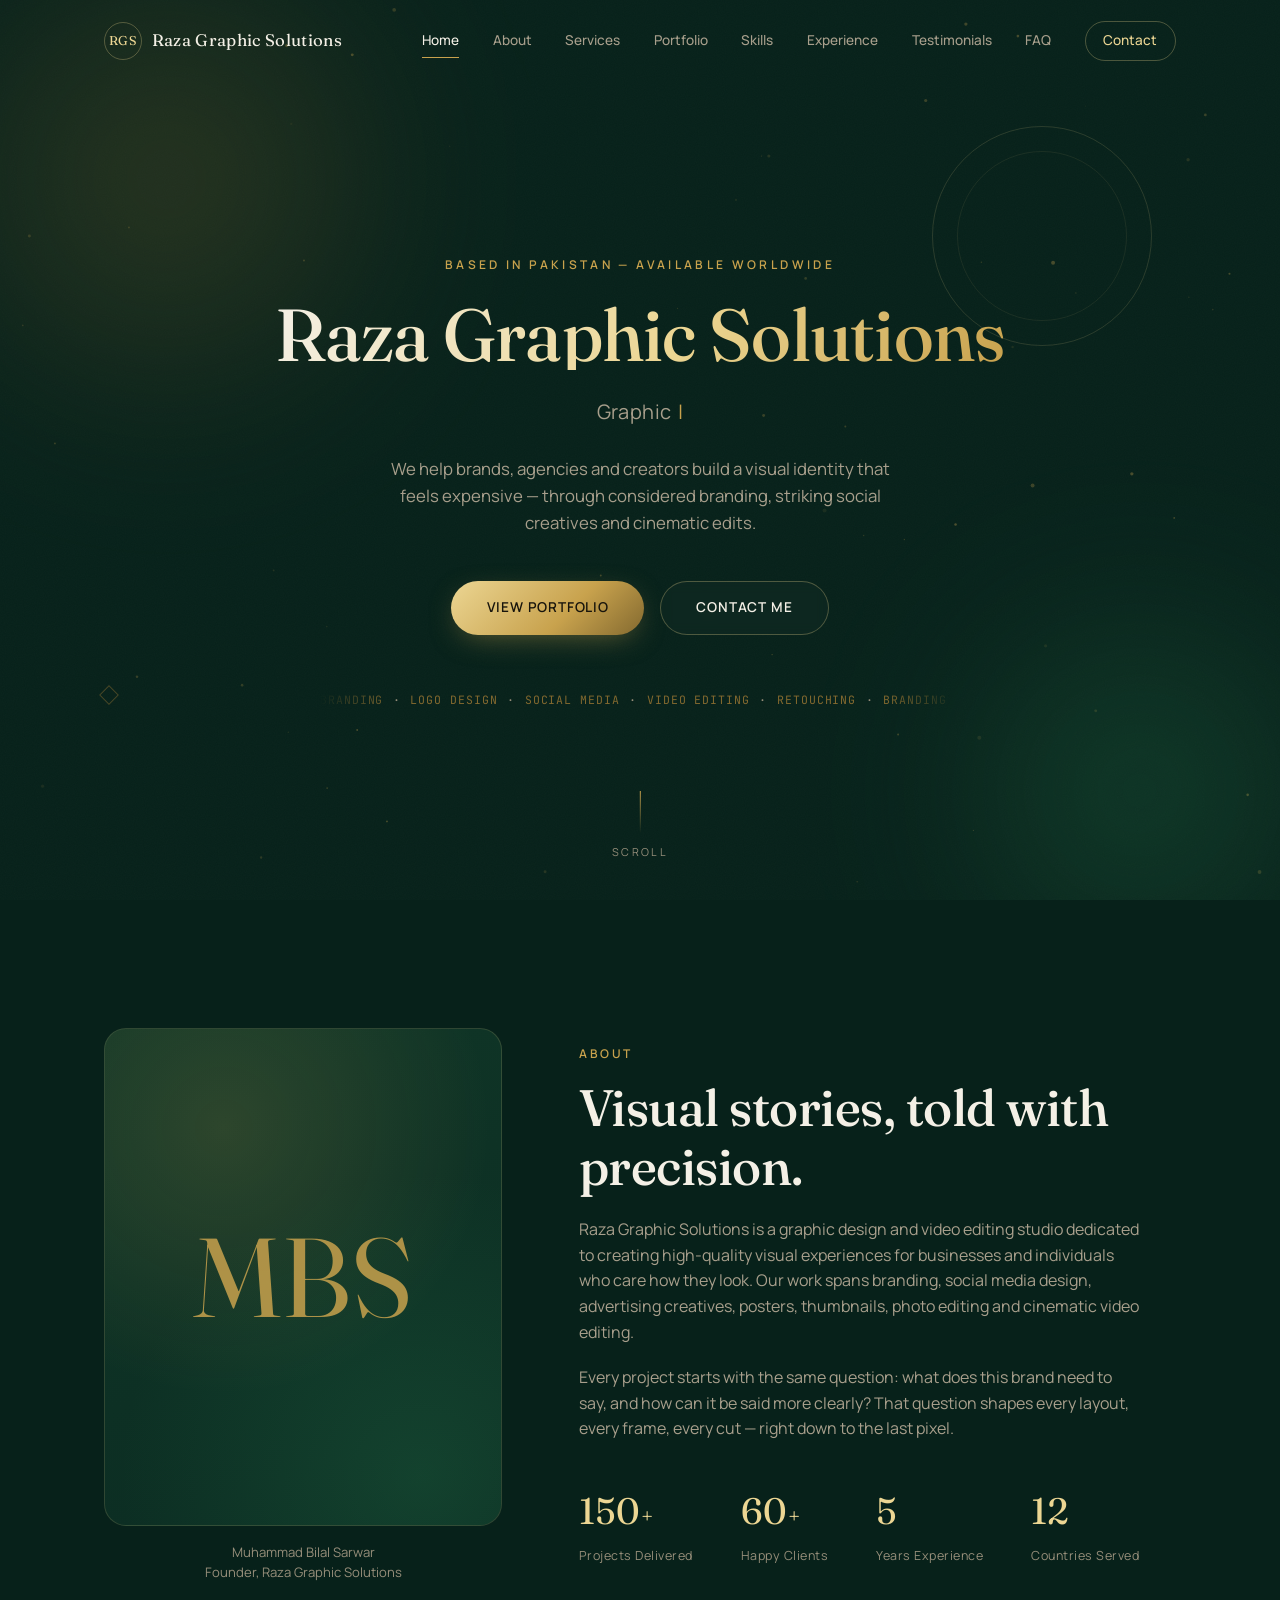
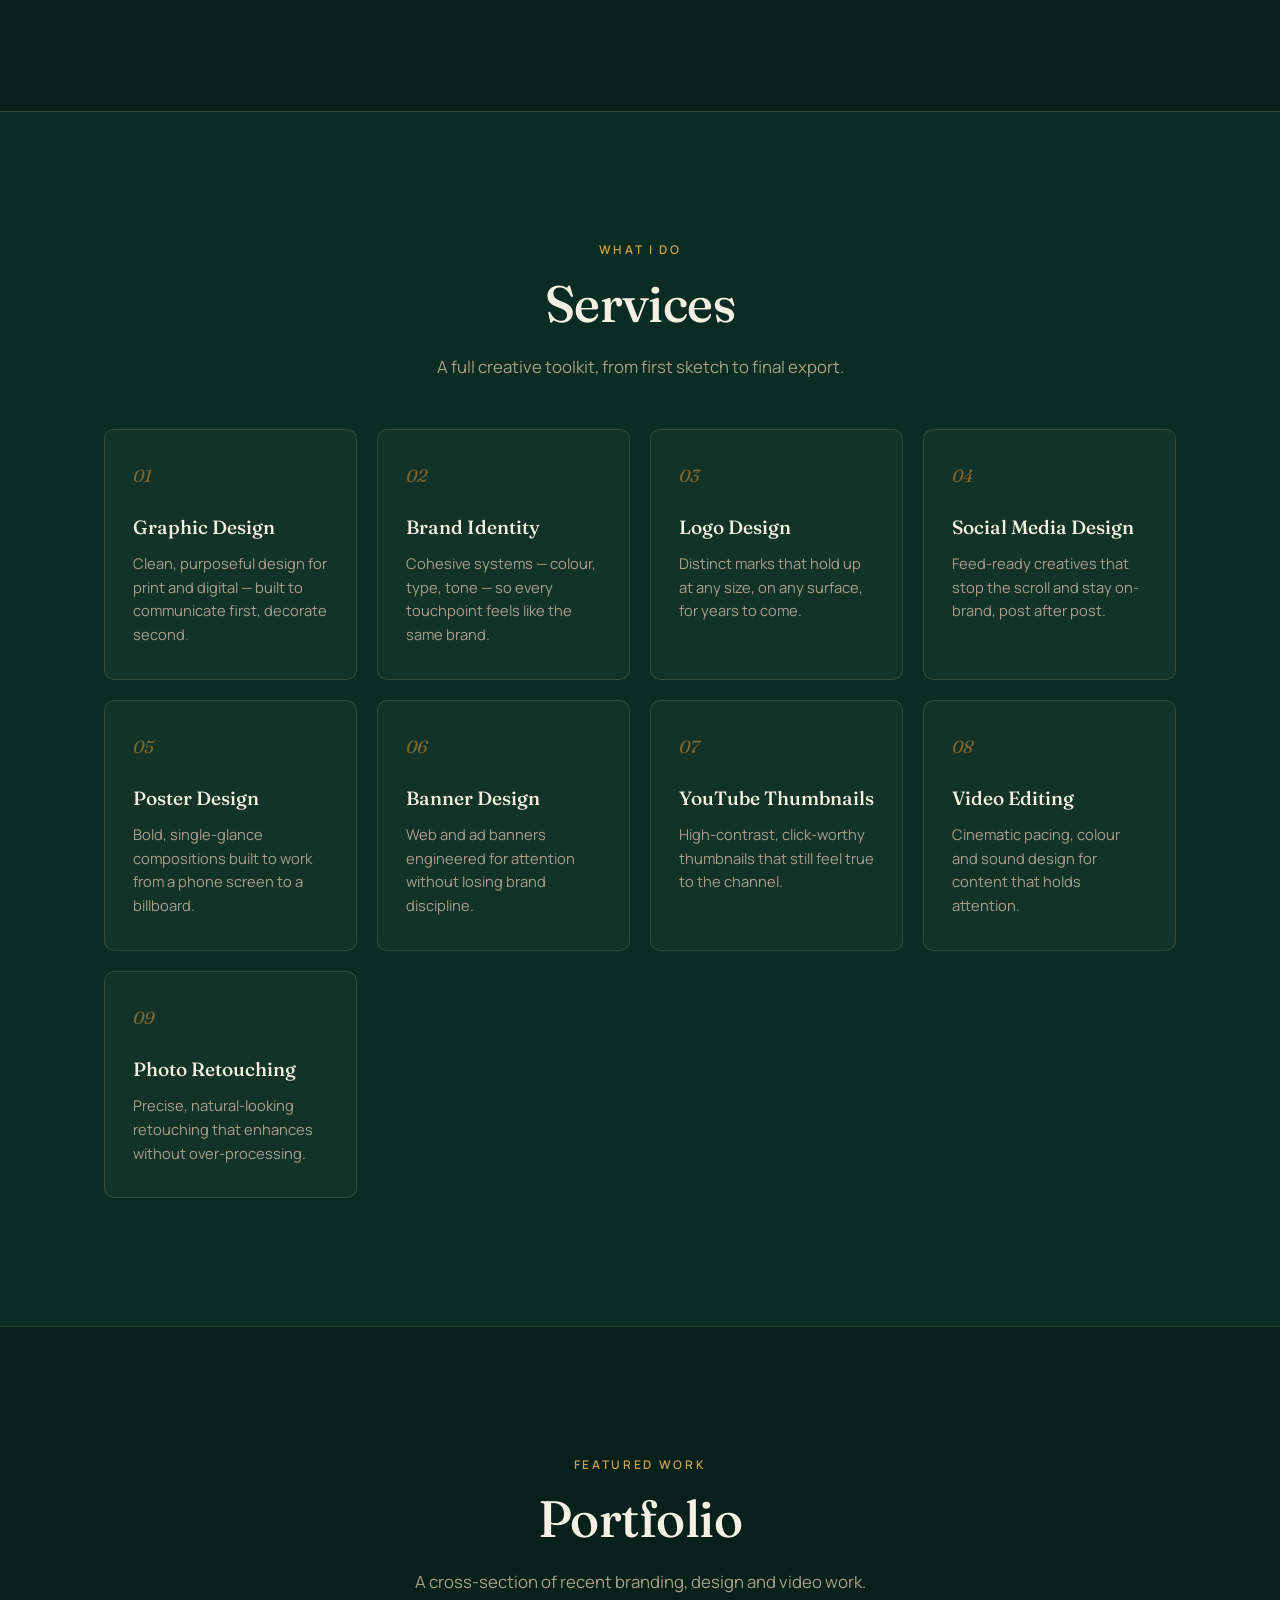
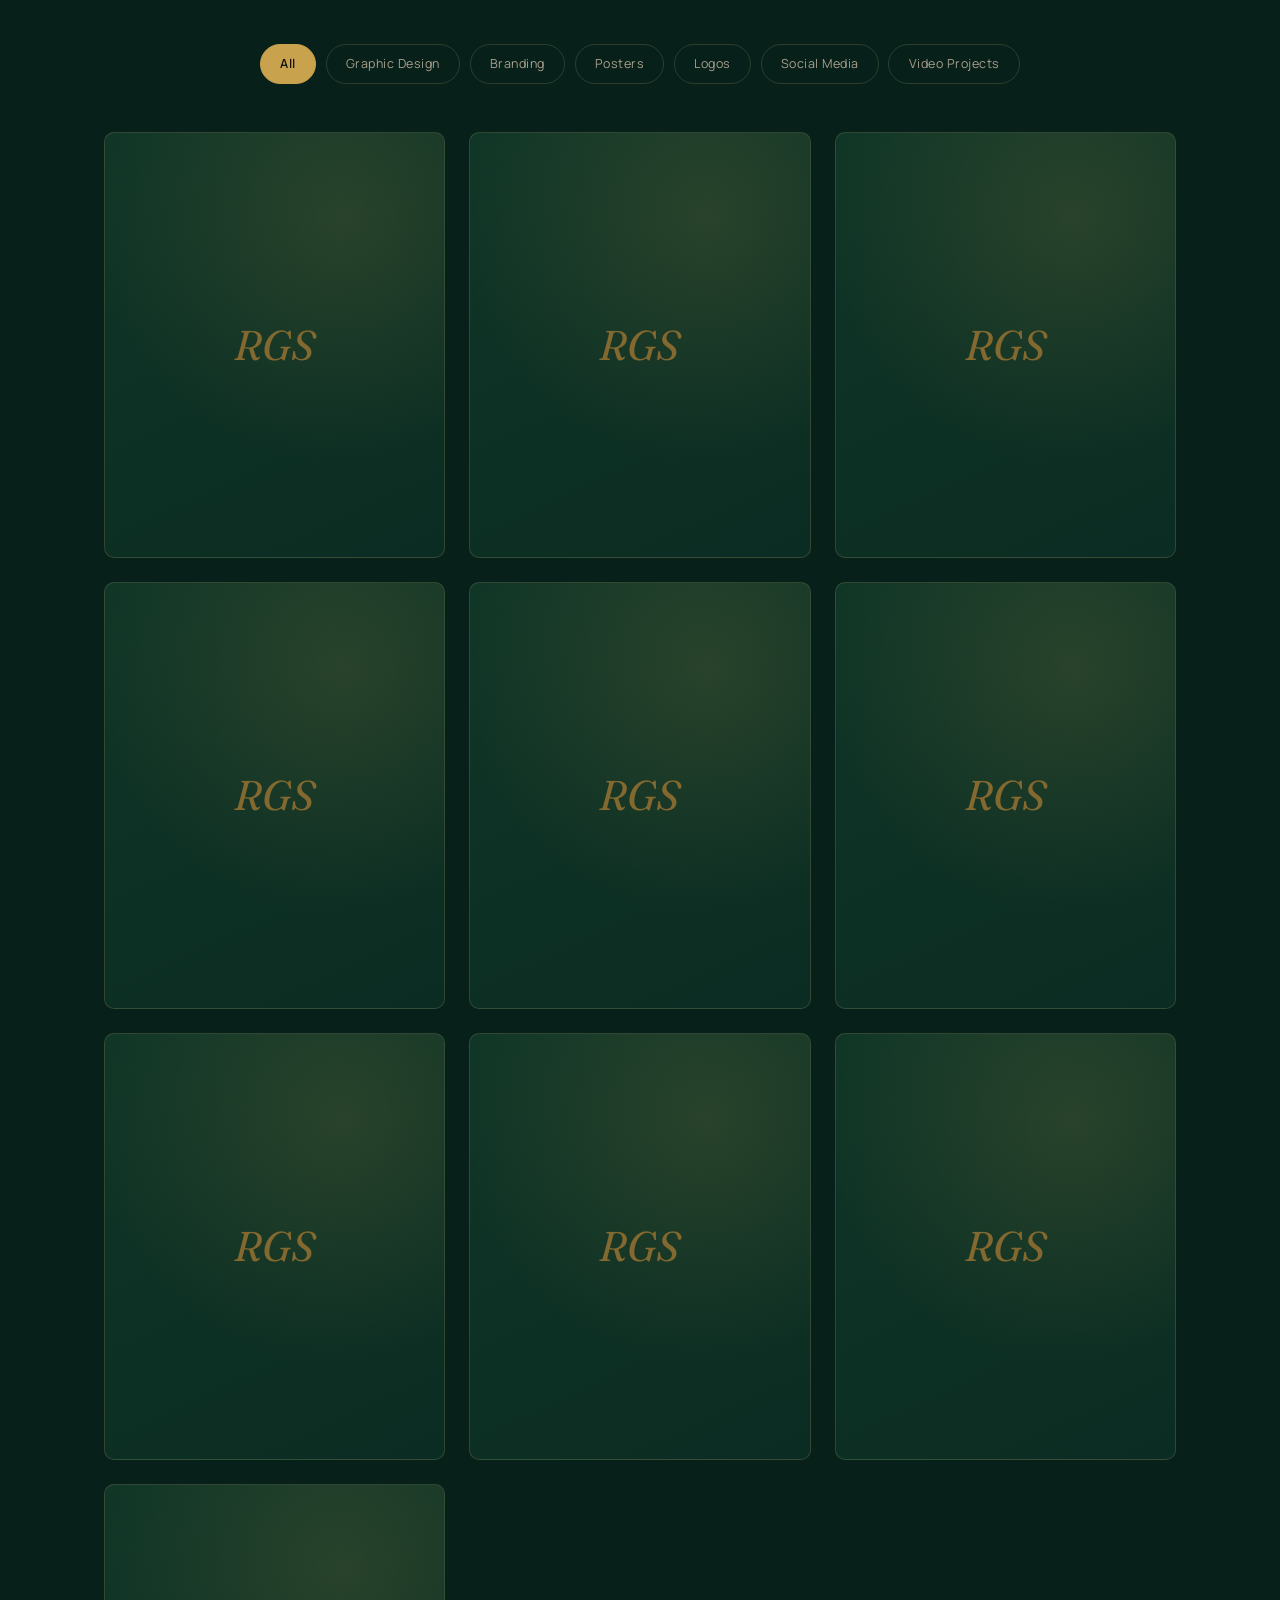
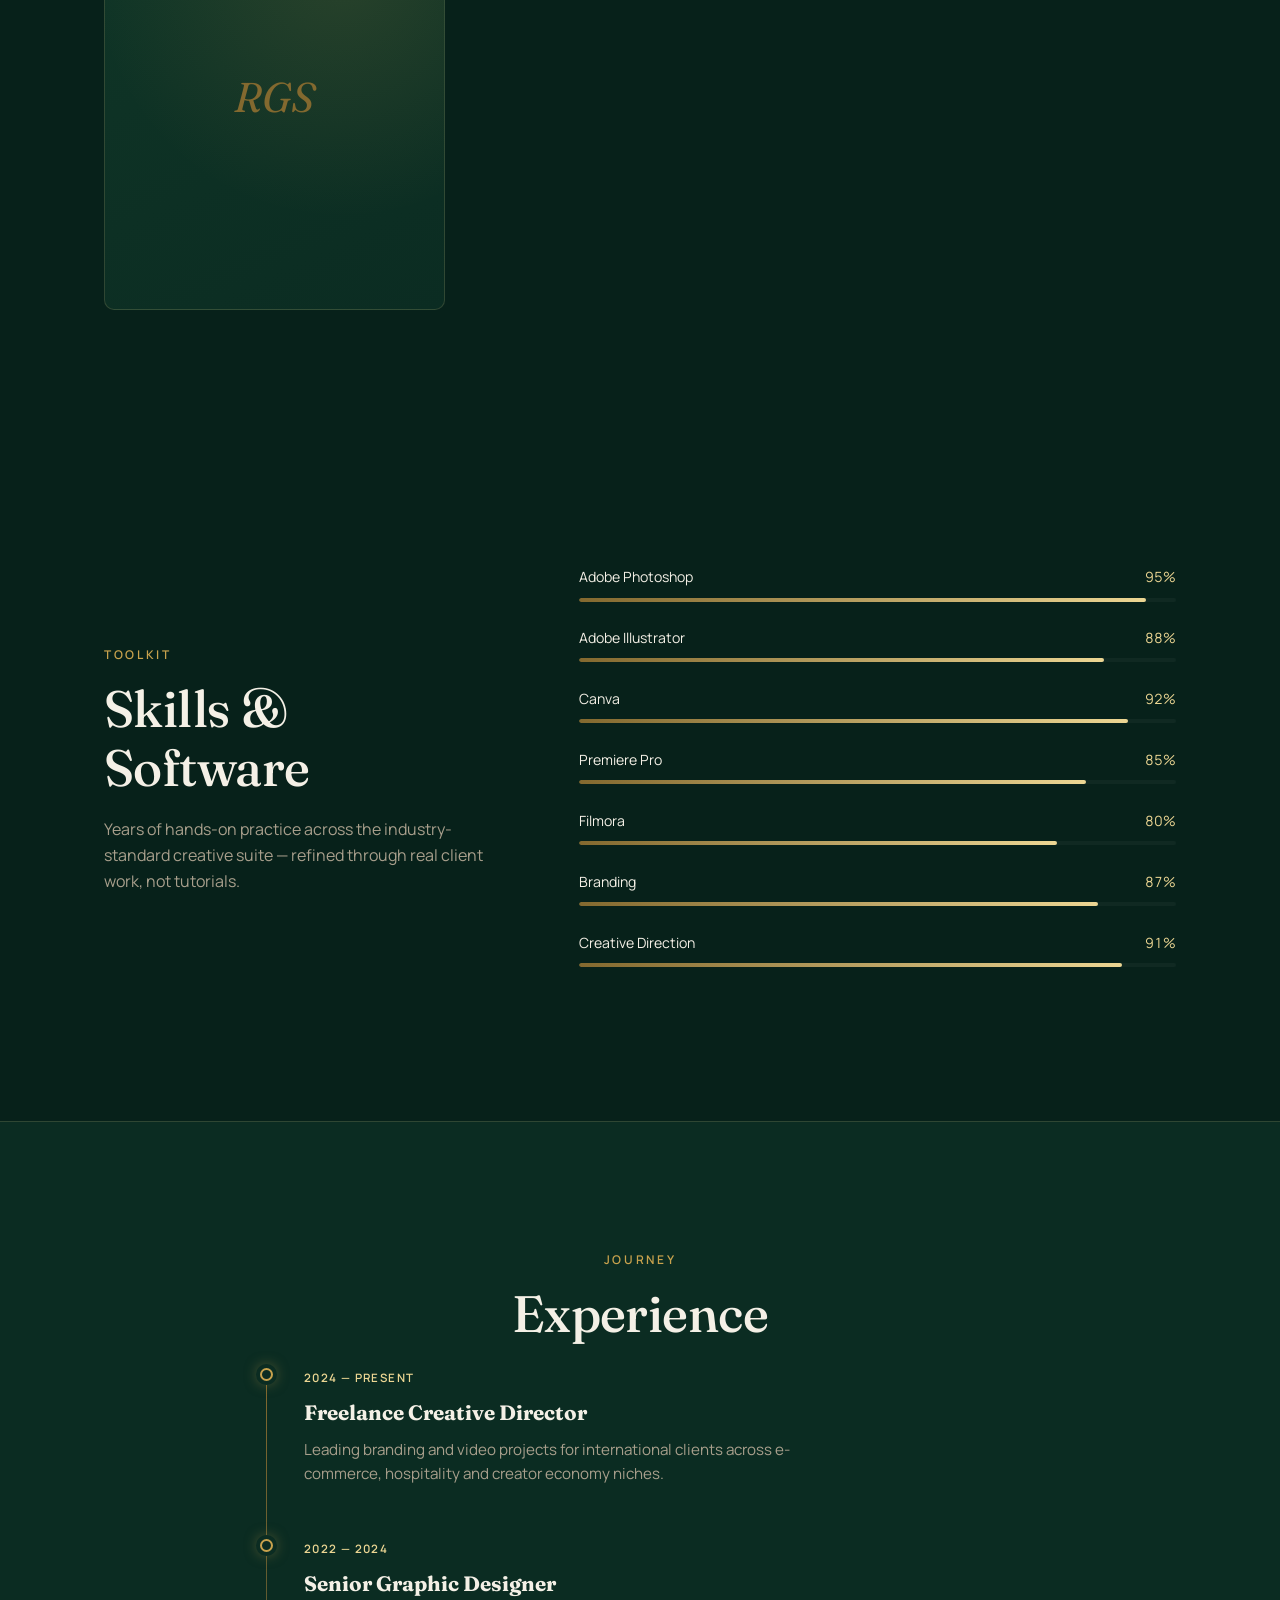
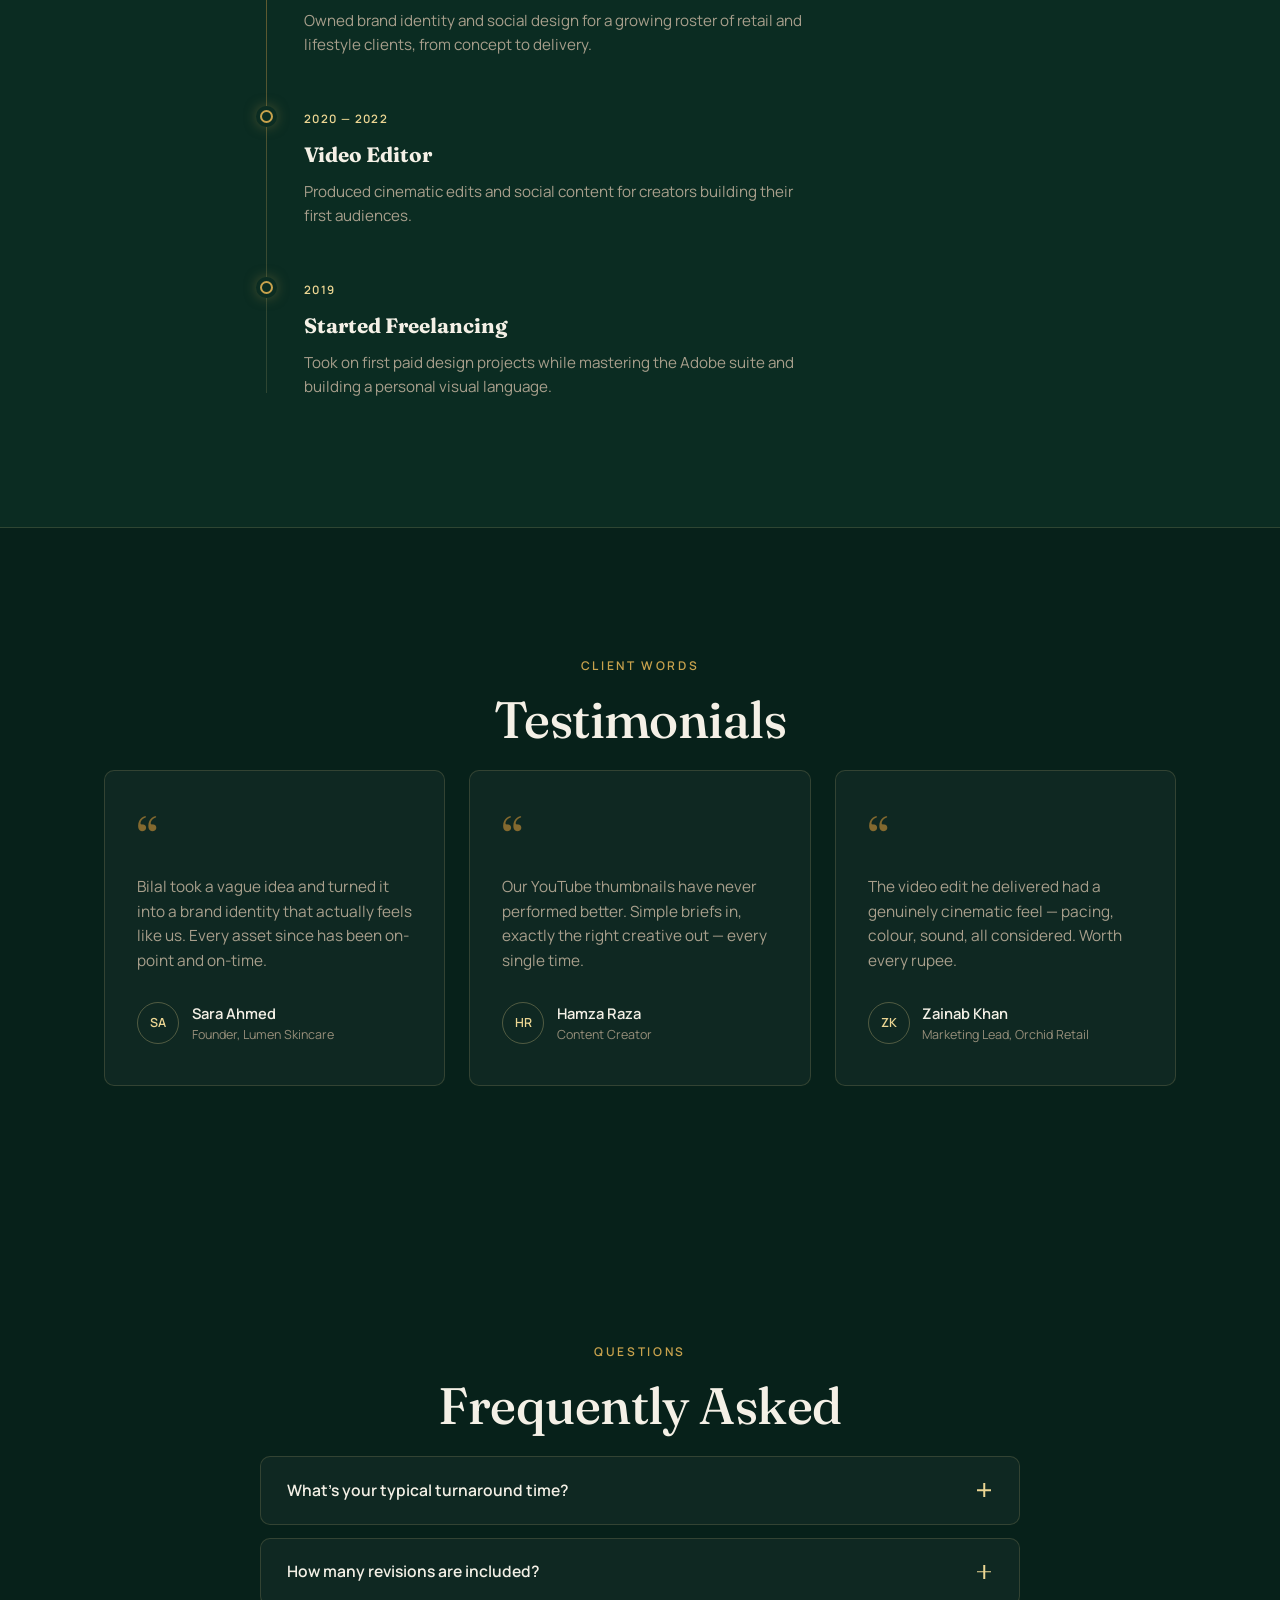
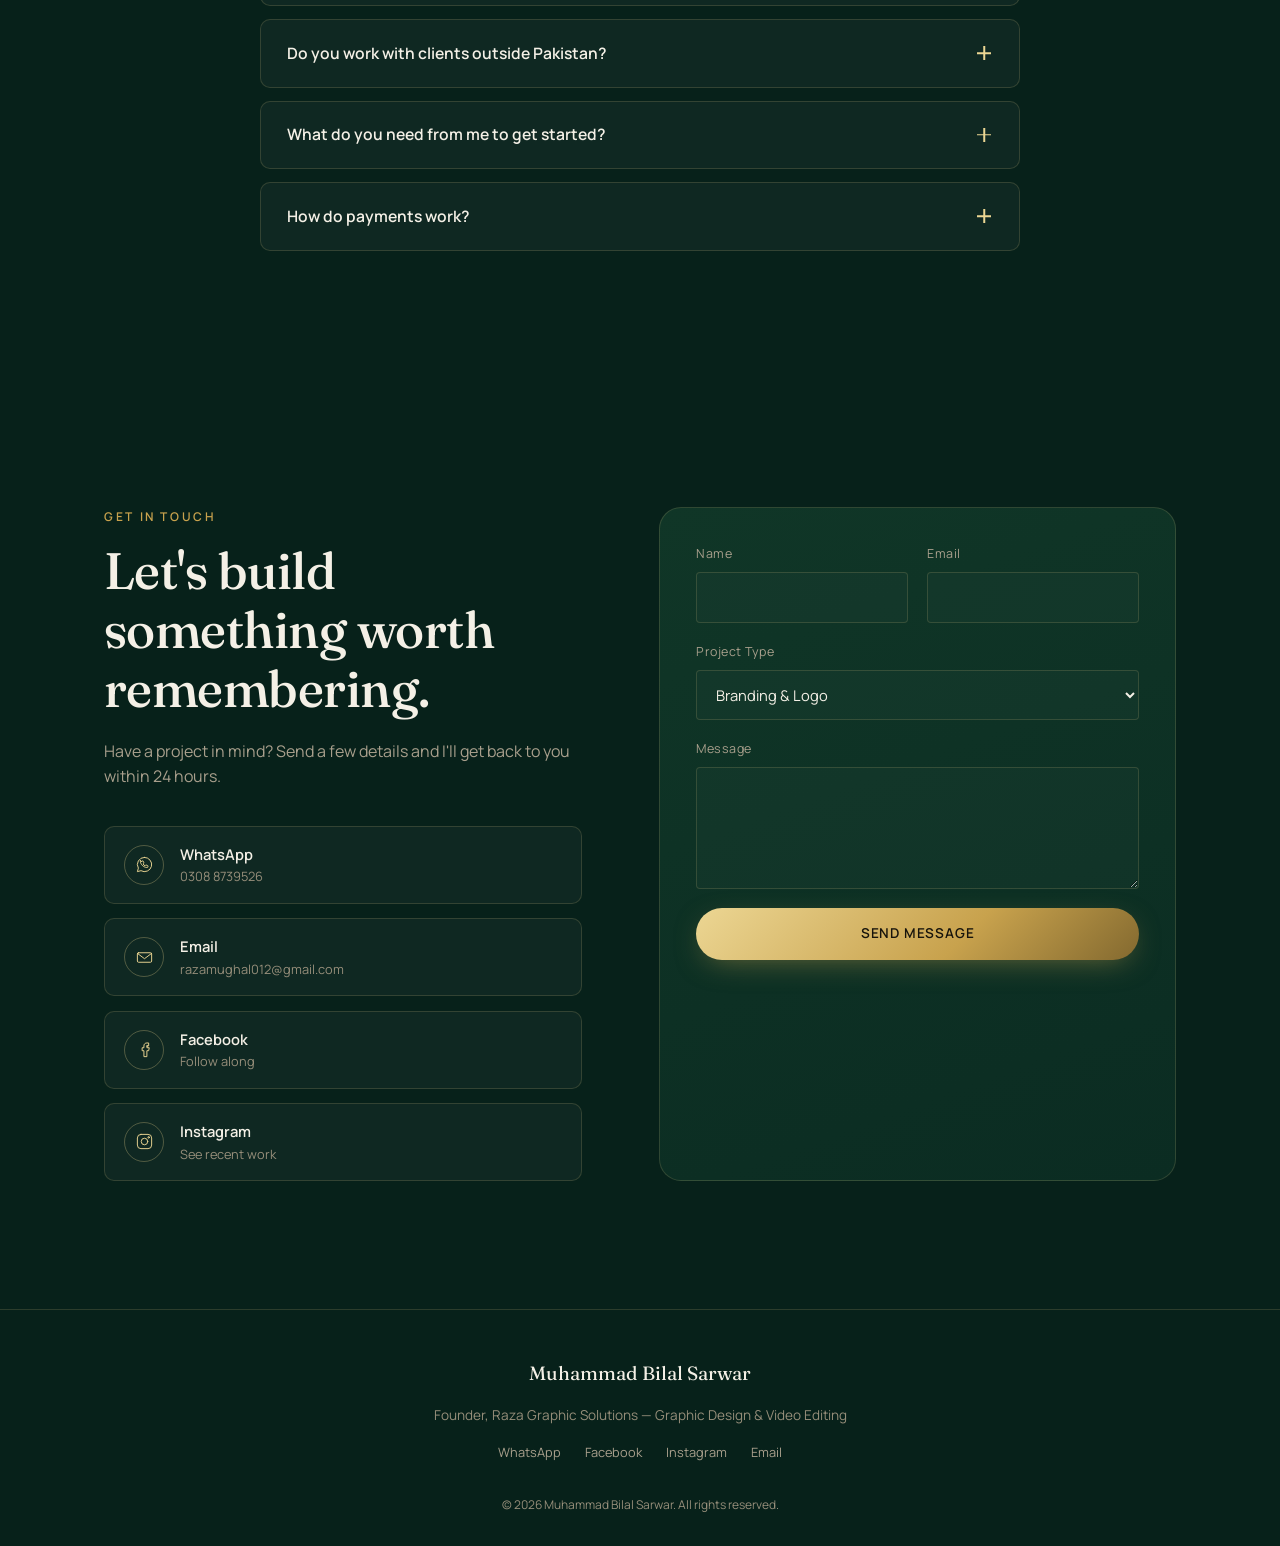
==== index.html @ 9de7088b "Add files via upload" ====
<!DOCTYPE html>
<html lang="en">
<head>
<meta charset="UTF-8">
<meta name="viewport" content="width=device-width, initial-scale=1.0">
<title>Raza Graphic Solutions — Graphic Designer & Video Editor | Pakistan</title>
<meta name="description" content="Raza Graphic Solutions is a premium graphic design and video editing studio based in Pakistan, helping brands, agencies and startups worldwide build a striking visual identity.">
<meta name="keywords" content="Raza Graphic Solutions, graphic designer Pakistan, brand identity designer, video editor, logo design, social media design, YouTube thumbnails">
<meta name="author" content="Muhammad Bilal Sarwar">
<meta name="robots" content="index, follow">
<link rel="canonical" href="https://razagraphicsolutions.com/">
<meta name="theme-color" content="#07211a">
<meta name="format-detection" content="telephone=no">

<!-- Open Graph -->
<meta property="og:type" content="website">
<meta property="og:title" content="Raza Graphic Solutions — Graphic Designer & Video Editor">
<meta property="og:description" content="Premium branding, social creatives and cinematic video editing for brands and creators worldwide.">
<meta property="og:image" content="assets/images/og-cover.jpg">
<meta property="og:url" content="https://razagraphicsolutions.com/">
<meta property="og:locale" content="en_US">

<!-- Twitter -->
<meta name="twitter:card" content="summary_large_image">
<meta name="twitter:title" content="Raza Graphic Solutions — Graphic Designer & Video Editor">
<meta name="twitter:description" content="Premium branding, social creatives and cinematic video editing for brands and creators worldwide.">
<meta name="twitter:image" content="assets/images/og-cover.jpg">

<!-- Structured Data -->
<script type="application/ld+json">
{
  "@context": "https://schema.org",
  "@type": "Organization",
  "name": "Raza Graphic Solutions",
  "description": "Graphic design and video editing studio based in Pakistan.",
  "url": "https://razagraphicsolutions.com/",
  "image": "https://razagraphicsolutions.com/assets/images/about-portrait.jpg",
  "email": "razamughal012@gmail.com",
  "telephone": "+923088739526",
  "address": { "@type": "PostalAddress", "addressCountry": "PK" },
  "founder": {
    "@type": "Person",
    "name": "Muhammad Bilal Sarwar"
  },
  "sameAs": [
    "https://www.facebook.com/share/1Ja1kg6dsx/",
    "https://www.instagram.com/raza_mughal_012?igsh=YjZicDR2Y2Z2bDI="
  ]
}
</script>

<link rel="preconnect" href="https://fonts.googleapis.com">
<link rel="preconnect" href="https://fonts.gstatic.com" crossorigin>
<link href="https://fonts.googleapis.com/css2?family=Fraunces:ital,opsz,wght@0,9..144,400..600;1,9..144,400..600&family=Manrope:wght@400;500;600&family=JetBrains+Mono&display=swap" rel="stylesheet">

<link rel="stylesheet" href="style.css">
</head>
<body>

<!-- ============ SKIP LINK ============ -->
<a href="#main" class="skip-link">Skip to content</a>

<!-- ============ CUSTOM CURSOR (desktop only, see script.js) ============ -->
<div class="cursor" id="cursor" aria-hidden="true">
  <div class="cursor__dot"></div>
  <div class="cursor__ring"></div>
</div>

<!-- ============ LOADING SCREEN ============ -->
<div class="loader" id="loader" aria-hidden="true">
  <div class="loader__mark">
    <svg viewBox="0 0 120 120" class="loader__ring">
      <circle cx="60" cy="60" r="52" class="loader__ring-track"/>
      <circle cx="60" cy="60" r="52" class="loader__ring-fill"/>
    </svg>
    <span class="loader__initials">RGS</span>
  </div>
  <p class="loader__label">Crafting the experience</p>
</div>

<!-- ============ SCROLL PROGRESS ============ -->
<div class="scroll-progress" id="scrollProgress" aria-hidden="true"></div>

<!-- ============ NAVIGATION ============ -->
<header class="nav" id="siteNav">
  <div class="nav__inner">
    <a href="#home" class="nav__logo" aria-label="Raza Graphic Solutions — home">
      <span class="nav__logo-mark">RGS</span>
      <span class="nav__logo-full">Raza&nbsp;Graphic&nbsp;Solutions</span>
    </a>

    <nav class="nav__links" id="navLinks" aria-label="Primary">
      <a href="#home" class="nav__link" data-nav>Home</a>
      <a href="#about" class="nav__link" data-nav>About</a>
      <a href="#services" class="nav__link" data-nav>Services</a>
      <a href="#portfolio" class="nav__link" data-nav>Portfolio</a>
      <a href="#skills" class="nav__link" data-nav>Skills</a>
      <a href="#experience" class="nav__link" data-nav>Experience</a>
      <a href="#testimonials" class="nav__link" data-nav>Testimonials</a>
      <a href="#faq" class="nav__link" data-nav>FAQ</a>
      <a href="#contact" class="nav__link nav__link--cta" data-nav>Contact</a>
    </nav>

    <button class="nav__toggle" id="navToggle" aria-label="Toggle menu" aria-expanded="false">
      <span></span><span></span><span></span>
    </button>
  </div>
</header>

<main id="main">

  <!-- ============ HERO ============ -->
  <section class="hero" id="home">
    <canvas class="hero__particles" id="particles" aria-hidden="true"></canvas>
    <div class="hero__bg" aria-hidden="true">
      <div class="hero__grain"></div>
      <div class="hero__glow hero__glow--a"></div>
      <div class="hero__glow hero__glow--b"></div>
      <div class="hero__shape hero__shape--ring"></div>
      <div class="hero__shape hero__shape--diamond"></div>
    </div>

    <div class="hero__inner">
      <p class="hero__eyebrow reveal" data-reveal>Based in Pakistan — Available Worldwide</p>

      <h1 class="hero__name hero__name--single reveal" data-reveal>Raza Graphic Solutions</h1>

      <p class="hero__title reveal" data-reveal>
        <span id="typingText" class="hero__typing"></span><span class="hero__caret" aria-hidden="true">|</span>
      </p>

      <p class="hero__intro reveal" data-reveal>
        We help brands, agencies and creators build a visual identity that feels expensive — through considered branding, striking social creatives and cinematic edits.
      </p>

      <div class="hero__cta reveal" data-reveal>
        <a href="#portfolio" class="btn btn--gold">
          <span>View Portfolio</span>
        </a>
        <a href="#contact" class="btn btn--ghost">
          <span>Contact Me</span>
        </a>
      </div>

      <div class="hero__marquee reveal" data-reveal aria-hidden="true">
        <div class="hero__marquee-track">
          <span>Branding</span><span>·</span><span>Logo Design</span><span>·</span><span>Social Media</span><span>·</span>
          <span>Video Editing</span><span>·</span><span>Retouching</span><span>·</span>
          <span>Branding</span><span>·</span><span>Logo Design</span><span>·</span><span>Social Media</span><span>·</span>
          <span>Video Editing</span><span>·</span><span>Retouching</span><span>·</span>
        </div>
      </div>
    </div>

    <a href="#about" class="hero__scroll" aria-label="Scroll to About section">
      <span class="hero__scroll-line"></span>
      <span class="hero__scroll-text">Scroll</span>
    </a>
  </section>

  <!-- ============ ABOUT ============ -->
  <section class="about" id="about">
    <div class="section-inner about__grid">
      <div class="about__media reveal" data-reveal>
        <div class="about__frame">
          <!-- Photo is managed via the admin CMS at /admin (Site Settings → Founder Photo).
               Until a photo is uploaded there, the initials placeholder below is shown. -->
          <div class="about__frame-inner" id="aboutFrameInner">
            <span class="about__frame-initials">MBS</span>
          </div>
          <span class="about__frame-caption">Muhammad Bilal Sarwar<br>Founder, Raza Graphic Solutions</span>
        </div>
      </div>

      <div class="about__content">
        <p class="eyebrow reveal" data-reveal>About</p>
        <h2 class="section-title reveal" data-reveal>Visual stories, told with precision.</h2>
        <p class="about__text reveal" data-reveal>
          Raza Graphic Solutions is a graphic design and video editing studio dedicated to creating high-quality visual experiences for businesses and individuals who care how they look. Our work spans branding, social media design, advertising creatives, posters, thumbnails, photo editing and cinematic video editing.
        </p>
        <p class="about__text reveal" data-reveal>
          Every project starts with the same question: what does this brand need to say, and how can it be said more clearly? That question shapes every layout, every frame, every cut — right down to the last pixel.
        </p>

        <div class="about__stats reveal" data-reveal>
          <div class="about__stat">
            <span class="about__stat-value"><span class="about__stat-num" data-count="150">0</span><span class="about__stat-plus">+</span></span>
            <span class="about__stat-label">Projects Delivered</span>
          </div>
          <div class="about__stat">
            <span class="about__stat-value"><span class="about__stat-num" data-count="60">0</span><span class="about__stat-plus">+</span></span>
            <span class="about__stat-label">Happy Clients</span>
          </div>
          <div class="about__stat">
            <span class="about__stat-value"><span class="about__stat-num" data-count="5">0</span></span>
            <span class="about__stat-label">Years Experience</span>
          </div>
          <div class="about__stat">
            <span class="about__stat-value"><span class="about__stat-num" data-count="12">0</span></span>
            <span class="about__stat-label">Countries Served</span>
          </div>
        </div>
      </div>
    </div>
  </section>

  <!-- ============ SERVICES ============ -->
  <section class="services" id="services">
    <div class="section-inner">
      <p class="eyebrow reveal center" data-reveal>What I Do</p>
      <h2 class="section-title center reveal" data-reveal>Services</h2>
      <p class="section-sub center reveal" data-reveal>A full creative toolkit, from first sketch to final export.</p>

      <div class="services__grid">
        <article class="service-card reveal" data-reveal>
          <span class="service-card__num">01</span>
          <h3 class="service-card__title">Graphic Design</h3>
          <p class="service-card__text">Clean, purposeful design for print and digital — built to communicate first, decorate second.</p>
        </article>
        <article class="service-card reveal" data-reveal>
          <span class="service-card__num">02</span>
          <h3 class="service-card__title">Brand Identity</h3>
          <p class="service-card__text">Cohesive systems — colour, type, tone — so every touchpoint feels like the same brand.</p>
        </article>
        <article class="service-card reveal" data-reveal>
          <span class="service-card__num">03</span>
          <h3 class="service-card__title">Logo Design</h3>
          <p class="service-card__text">Distinct marks that hold up at any size, on any surface, for years to come.</p>
        </article>
        <article class="service-card reveal" data-reveal>
          <span class="service-card__num">04</span>
          <h3 class="service-card__title">Social Media Design</h3>
          <p class="service-card__text">Feed-ready creatives that stop the scroll and stay on-brand, post after post.</p>
        </article>
        <article class="service-card reveal" data-reveal>
          <span class="service-card__num">05</span>
          <h3 class="service-card__title">Poster Design</h3>
          <p class="service-card__text">Bold, single-glance compositions built to work from a phone screen to a billboard.</p>
        </article>
        <article class="service-card reveal" data-reveal>
          <span class="service-card__num">06</span>
          <h3 class="service-card__title">Banner Design</h3>
          <p class="service-card__text">Web and ad banners engineered for attention without losing brand discipline.</p>
        </article>
        <article class="service-card reveal" data-reveal>
          <span class="service-card__num">07</span>
          <h3 class="service-card__title">YouTube Thumbnails</h3>
          <p class="service-card__text">High-contrast, click-worthy thumbnails that still feel true to the channel.</p>
        </article>
        <article class="service-card reveal" data-reveal>
          <span class="service-card__num">08</span>
          <h3 class="service-card__title">Video Editing</h3>
          <p class="service-card__text">Cinematic pacing, colour and sound design for content that holds attention.</p>
        </article>
        <article class="service-card reveal" data-reveal>
          <span class="service-card__num">09</span>
          <h3 class="service-card__title">Photo Retouching</h3>
          <p class="service-card__text">Precise, natural-looking retouching that enhances without over-processing.</p>
        </article>
      </div>
    </div>
  </section>

  <!-- ============ PORTFOLIO ============ -->
  <section class="portfolio" id="portfolio">
    <div class="section-inner">
      <p class="eyebrow reveal center" data-reveal>Featured Work</p>
      <h2 class="section-title center reveal" data-reveal>Portfolio</h2>
      <p class="section-sub center reveal" data-reveal>A cross-section of recent branding, design and video work.</p>

      <div class="portfolio__filters reveal" data-reveal role="tablist" aria-label="Portfolio categories">
        <button class="filter-btn is-active" data-filter="all" role="tab" aria-selected="true">All</button>
        <button class="filter-btn" data-filter="graphic" role="tab" aria-selected="false">Graphic Design</button>
        <button class="filter-btn" data-filter="branding" role="tab" aria-selected="false">Branding</button>
        <button class="filter-btn" data-filter="posters" role="tab" aria-selected="false">Posters</button>
        <button class="filter-btn" data-filter="logos" role="tab" aria-selected="false">Logos</button>
        <button class="filter-btn" data-filter="social" role="tab" aria-selected="false">Social Media</button>
        <button class="filter-btn" data-filter="video" role="tab" aria-selected="false">Video Projects</button>
      </div>

      <!-- Replace placeholder tiles with real <img src="assets/images/work-XX.jpg" loading="lazy"> once assets are supplied -->
      <div class="portfolio__grid" id="portfolioGrid"></div>
    </div>
  </section>

  <!-- ============ PROJECT MODAL / LIGHTBOX ============ -->
  <div class="lightbox" id="lightbox" aria-hidden="true" role="dialog" aria-modal="true" aria-label="Project details">
    <button class="lightbox__close" id="lightboxClose" aria-label="Close preview">&times;</button>
    <button class="lightbox__nav lightbox__nav--prev" id="lightboxPrev" aria-label="Previous project">&#8249;</button>
    <div class="lightbox__content">
      <div class="lightbox__media" id="lightboxMedia"></div>
      <div class="lightbox__meta">
        <span class="lightbox__category" id="lightboxCategory"></span>
        <h3 class="lightbox__title" id="lightboxTitle"></h3>
        <p class="lightbox__desc" id="lightboxDesc"></p>
        <dl class="lightbox__facts" id="lightboxFacts"></dl>
      </div>
    </div>
    <button class="lightbox__nav lightbox__nav--next" id="lightboxNext" aria-label="Next project">&#8250;</button>
  </div>

  <!-- ============ SKILLS ============ -->
  <section class="skills" id="skills">
    <div class="section-inner skills__grid">
      <div class="skills__intro">
        <p class="eyebrow reveal" data-reveal>Toolkit</p>
        <h2 class="section-title reveal" data-reveal>Skills &amp; Software</h2>
        <p class="about__text reveal" data-reveal>
          Years of hands-on practice across the industry-standard creative suite — refined through real client work, not tutorials.
        </p>
      </div>

      <div class="skills__bars reveal" data-reveal>
        <div class="skill-bar" data-percent="95">
          <div class="skill-bar__head"><span>Adobe Photoshop</span><span class="skill-bar__pct">95%</span></div>
          <div class="skill-bar__track"><div class="skill-bar__fill"></div></div>
        </div>
        <div class="skill-bar" data-percent="88">
          <div class="skill-bar__head"><span>Adobe Illustrator</span><span class="skill-bar__pct">88%</span></div>
          <div class="skill-bar__track"><div class="skill-bar__fill"></div></div>
        </div>
        <div class="skill-bar" data-percent="92">
          <div class="skill-bar__head"><span>Canva</span><span class="skill-bar__pct">92%</span></div>
          <div class="skill-bar__track"><div class="skill-bar__fill"></div></div>
        </div>
        <div class="skill-bar" data-percent="85">
          <div class="skill-bar__head"><span>Premiere Pro</span><span class="skill-bar__pct">85%</span></div>
          <div class="skill-bar__track"><div class="skill-bar__fill"></div></div>
        </div>
        <div class="skill-bar" data-percent="80">
          <div class="skill-bar__head"><span>Filmora</span><span class="skill-bar__pct">80%</span></div>
          <div class="skill-bar__track"><div class="skill-bar__fill"></div></div>
        </div>
        <div class="skill-bar" data-percent="87">
          <div class="skill-bar__head"><span>Branding</span><span class="skill-bar__pct">87%</span></div>
          <div class="skill-bar__track"><div class="skill-bar__fill"></div></div>
        </div>
        <div class="skill-bar" data-percent="91">
          <div class="skill-bar__head"><span>Creative Direction</span><span class="skill-bar__pct">91%</span></div>
          <div class="skill-bar__track"><div class="skill-bar__fill"></div></div>
        </div>
      </div>
    </div>
  </section>

  <!-- ============ EXPERIENCE TIMELINE ============ -->
  <section class="experience" id="experience">
    <div class="section-inner">
      <p class="eyebrow reveal center" data-reveal>Journey</p>
      <h2 class="section-title center reveal" data-reveal>Experience</h2>

      <div class="timeline">
        <div class="timeline__line" aria-hidden="true"></div>

        <div class="timeline__item reveal" data-reveal>
          <div class="timeline__dot"></div>
          <span class="timeline__year">2024 — Present</span>
          <h3 class="timeline__title">Freelance Creative Director</h3>
          <p class="timeline__text">Leading branding and video projects for international clients across e-commerce, hospitality and creator economy niches.</p>
        </div>

        <div class="timeline__item reveal" data-reveal>
          <div class="timeline__dot"></div>
          <span class="timeline__year">2022 — 2024</span>
          <h3 class="timeline__title">Senior Graphic Designer</h3>
          <p class="timeline__text">Owned brand identity and social design for a growing roster of retail and lifestyle clients, from concept to delivery.</p>
        </div>

        <div class="timeline__item reveal" data-reveal>
          <div class="timeline__dot"></div>
          <span class="timeline__year">2020 — 2022</span>
          <h3 class="timeline__title">Video Editor</h3>
          <p class="timeline__text">Produced cinematic edits and social content for creators building their first audiences.</p>
        </div>

        <div class="timeline__item reveal" data-reveal>
          <div class="timeline__dot"></div>
          <span class="timeline__year">2019</span>
          <h3 class="timeline__title">Started Freelancing</h3>
          <p class="timeline__text">Took on first paid design projects while mastering the Adobe suite and building a personal visual language.</p>
        </div>
      </div>
    </div>
  </section>

  <!-- ============ TESTIMONIALS ============ -->
  <section class="testimonials" id="testimonials">
    <div class="section-inner">
      <p class="eyebrow reveal center" data-reveal>Client Words</p>
      <h2 class="section-title center reveal" data-reveal>Testimonials</h2>

      <div class="testimonials__track reveal" data-reveal>
        <article class="testimonial-card">
          <div class="testimonial-card__quote-mark">&ldquo;</div>
          <p class="testimonial-card__text">Bilal took a vague idea and turned it into a brand identity that actually feels like us. Every asset since has been on-point and on-time.</p>
          <div class="testimonial-card__author">
            <span class="testimonial-card__avatar">SA</span>
            <div>
              <span class="testimonial-card__name">Sara Ahmed</span>
              <span class="testimonial-card__role">Founder, Lumen Skincare</span>
            </div>
          </div>
        </article>
        <article class="testimonial-card">
          <div class="testimonial-card__quote-mark">&ldquo;</div>
          <p class="testimonial-card__text">Our YouTube thumbnails have never performed better. Simple briefs in, exactly the right creative out — every single time.</p>
          <div class="testimonial-card__author">
            <span class="testimonial-card__avatar">HR</span>
            <div>
              <span class="testimonial-card__name">Hamza Raza</span>
              <span class="testimonial-card__role">Content Creator</span>
            </div>
          </div>
        </article>
        <article class="testimonial-card">
          <div class="testimonial-card__quote-mark">&ldquo;</div>
          <p class="testimonial-card__text">The video edit he delivered had a genuinely cinematic feel — pacing, colour, sound, all considered. Worth every rupee.</p>
          <div class="testimonial-card__author">
            <span class="testimonial-card__avatar">ZK</span>
            <div>
              <span class="testimonial-card__name">Zainab Khan</span>
              <span class="testimonial-card__role">Marketing Lead, Orchid Retail</span>
            </div>
          </div>
        </article>
      </div>
    </div>
  </section>

  <!-- ============ FAQ ============ -->
  <section class="faq" id="faq">
    <div class="section-inner">
      <p class="eyebrow reveal center" data-reveal>Questions</p>
      <h2 class="section-title center reveal" data-reveal>Frequently Asked</h2>

      <div class="accordion reveal" data-reveal id="accordion">
        <div class="accordion__item">
          <button class="accordion__trigger" aria-expanded="false">
            <span>What's your typical turnaround time?</span>
            <span class="accordion__icon" aria-hidden="true"></span>
          </button>
          <div class="accordion__panel">
            <p>Most single deliverables (a logo, a poster, a thumbnail) take 2–4 days. Full brand identities or video projects typically take 1–3 weeks depending on scope — I'll give you an exact timeline after the brief.</p>
          </div>
        </div>
        <div class="accordion__item">
          <button class="accordion__trigger" aria-expanded="false">
            <span>How many revisions are included?</span>
            <span class="accordion__icon" aria-hidden="true"></span>
          </button>
          <div class="accordion__panel">
            <p>Every project includes a set number of revision rounds agreed upfront in the scope, and we keep refining together until it truly fits your brand.</p>
          </div>
        </div>
        <div class="accordion__item">
          <button class="accordion__trigger" aria-expanded="false">
            <span>Do you work with clients outside Pakistan?</span>
            <span class="accordion__icon" aria-hidden="true"></span>
          </button>
          <div class="accordion__panel">
            <p>Yes — the majority of my recent clients are international. All communication, briefs and delivery happen remotely over WhatsApp, email or your preferred tool.</p>
          </div>
        </div>
        <div class="accordion__item">
          <button class="accordion__trigger" aria-expanded="false">
            <span>What do you need from me to get started?</span>
            <span class="accordion__icon" aria-hidden="true"></span>
          </button>
          <div class="accordion__panel">
            <p>A short brief covering your goals, audience, brand references (if any) and deadline. I'll follow up with a couple of clarifying questions before starting work.</p>
          </div>
        </div>
        <div class="accordion__item">
          <button class="accordion__trigger" aria-expanded="false">
            <span>How do payments work?</span>
            <span class="accordion__icon" aria-hidden="true"></span>
          </button>
          <div class="accordion__panel">
            <p>Typically a deposit upfront with the balance on delivery, for larger projects split into milestones. Full details are confirmed in writing before work begins.</p>
          </div>
        </div>
      </div>
    </div>
  </section>

  <!-- ============ CONTACT ============ -->
  <section class="contact" id="contact">
    <div class="section-inner contact__grid">
      <div class="contact__intro">
        <p class="eyebrow reveal" data-reveal>Get In Touch</p>
        <h2 class="section-title reveal" data-reveal>Let's build something worth remembering.</h2>
        <p class="about__text reveal" data-reveal>
          Have a project in mind? Send a few details and I'll get back to you within 24 hours.
        </p>

        <div class="contact__channels reveal" data-reveal>
          <a href="https://wa.me/923088739526" class="contact-channel" target="_blank" rel="noopener">
            <span class="contact-channel__icon" aria-hidden="true">
              <svg viewBox="0 0 32 32"><path d="M16 4a12 12 0 00-10.3 18.1L4 28l6.1-1.6A12 12 0 1016 4z"/><path d="M11 11c0-.6.5-1 1-1h1.2c.4 0 .8.3.9.7l.8 2.4c.1.4 0 .8-.3 1l-.9.9c.6 1.4 1.7 2.5 3.1 3.1l.9-.9c.3-.3.7-.4 1-.3l2.4.8c.4.1.7.5.7.9V20c0 .5-.4 1-1 1h-1C14.5 21 9 15.5 9 10.5v-1z"/></svg>
            </span>
            <span>
              <span class="contact-channel__label">WhatsApp</span>
              <span class="contact-channel__value">0308 8739526</span>
            </span>
          </a>
          <a href="mailto:razamughal012@gmail.com" class="contact-channel">
            <span class="contact-channel__icon" aria-hidden="true">
              <svg viewBox="0 0 32 32"><rect x="4" y="8" width="24" height="16" rx="2"/><path d="M4 9l12 9 12-9"/></svg>
            </span>
            <span>
              <span class="contact-channel__label">Email</span>
              <span class="contact-channel__value">razamughal012@gmail.com</span>
            </span>
          </a>
          <a href="https://www.facebook.com/share/1Ja1kg6dsx/" class="contact-channel" target="_blank" rel="noopener">
            <span class="contact-channel__icon" aria-hidden="true">
              <svg viewBox="0 0 32 32"><path d="M20 10h3V5h-3c-3 0-5 2-5 5v3h-3v5h3v10h5V18h3l1-5h-4v-2c0-.6.4-1 1-1z"/></svg>
            </span>
            <span>
              <span class="contact-channel__label">Facebook</span>
              <span class="contact-channel__value">Follow along</span>
            </span>
          </a>
          <a href="https://www.instagram.com/raza_mughal_012?igsh=YjZicDR2Y2Z2bDI=" class="contact-channel" target="_blank" rel="noopener">
            <span class="contact-channel__icon" aria-hidden="true">
              <svg viewBox="0 0 32 32"><rect x="4" y="4" width="24" height="24" rx="6"/><circle cx="16" cy="16" r="5.5"/><circle cx="23" cy="9" r="1.3"/></svg>
            </span>
            <span>
              <span class="contact-channel__label">Instagram</span>
              <span class="contact-channel__value">See recent work</span>
            </span>
          </a>
        </div>
      </div>

      <form class="contact__form" data-reveal id="contactForm" novalidate>
        <div class="form-row">
          <label class="form-field">
            <span>Name</span>
            <input type="text" name="name" required autocomplete="name">
          </label>
          <label class="form-field">
            <span>Email</span>
            <input type="email" name="email" required autocomplete="email">
          </label>
        </div>
        <label class="form-field">
          <span>Project Type</span>
          <select name="project">
            <option>Branding &amp; Logo</option>
            <option>Social Media Design</option>
            <option>Video Editing</option>
            <option>Something else</option>
          </select>
        </label>
        <label class="form-field">
          <span>Message</span>
          <textarea name="message" rows="4" required></textarea>
        </label>
        <button type="submit" class="btn btn--gold btn--block">
          <span>Send Message</span>
        </button>
        <p class="form-status" id="formStatus" role="status" aria-live="polite"></p>
      </form>
    </div>
  </section>

</main>

<!-- ============ FOOTER ============ -->
<footer class="footer">
  <div class="section-inner footer__inner">
    <a href="#home" class="footer__logo">Muhammad&nbsp;Bilal&nbsp;Sarwar</a>
    <p class="footer__tagline">Founder, Raza Graphic Solutions — Graphic Design &amp; Video Editing</p>

    <div class="footer__social">
      <a href="https://wa.me/923088739526" aria-label="WhatsApp" target="_blank" rel="noopener">WhatsApp</a>
      <a href="https://www.facebook.com/share/1Ja1kg6dsx/" aria-label="Facebook" target="_blank" rel="noopener">Facebook</a>
      <a href="https://www.instagram.com/raza_mughal_012?igsh=YjZicDR2Y2Z2bDI=" aria-label="Instagram" target="_blank" rel="noopener">Instagram</a>
      <a href="mailto:razamughal012@gmail.com" aria-label="Email">Email</a>
    </div>

    <p class="footer__copy">&copy; <span id="year"></span> Muhammad Bilal Sarwar. All rights reserved.</p>
  </div>
</footer>

<button class="back-to-top" id="backToTop" aria-label="Back to top">
  <svg viewBox="0 0 24 24"><path d="M12 5l-7 7M12 5l7 7M12 5v14"/></svg>
</button>

<script src="script.js" defer></script>
<!-- Netlify Identity: handles invite/confirmation links that land here before redirecting to /admin -->
<script src="https://identity.netlify.com/v1/netlify-identity-widget.js" defer></script>
<script defer>
  window.addEventListener('DOMContentLoaded', () => {
    if (window.netlifyIdentity) {
      netlifyIdentity.on('init', (user) => {
        if (!user) {
          netlifyIdentity.on('login', () => { document.location.href = '/admin/'; });
        }
      });
    }
  });
</script>
</body>
</html>
---- style.css ----
/* ==========================================================
   TOKENS
   ========================================================== */
:root{
  --bg:            #07211a;
  --bg-alt:        #0b2c22;
  --bg-raised:     #103627;
  --surface:       rgba(255,255,255,.035);
  --surface-hover: rgba(255,255,255,.06);
  --line:          rgba(232,207,138,.16);
  --line-strong:   rgba(232,207,138,.3);

  --gold:          #c8a24d;
  --gold-light:    #ecd693;
  --gold-dim:      #83692f;

  --sea:           #2e8b57;
  --sea-light:     #4fae7a;
  --sea-dark:      #123a29;

  --ink:           #f4f0e6;
  --ink-muted:     #a89f8c;
  --ink-faint:     #968e7a; /* 4.6:1 min on --bg-alt — passes WCAG AA */

  --font-display:  "Fraunces", "Iowan Old Style", serif;
  --font-body:     "Manrope", -apple-system, BlinkMacSystemFont, sans-serif;

  --container:     1200px;
  --gutter:        clamp(1.5rem, 5vw, 4rem);

  --ease: cubic-bezier(.22,1,.36,1);
  --dur-fast: .3s;
  --dur-med: .6s;
  --dur-slow: 1s;

  --radius-s: 4px;
  --radius-m: 10px;
  --radius-l: 22px;
}

@media (prefers-color-scheme: light){ :root{ } }

/* ==========================================================
   RESET
   ========================================================== */
*, *::before, *::after{ box-sizing: border-box; }
html{ scroll-behavior: smooth; color-scheme: dark; }
body{
  margin: 0;
  background: var(--bg);
  color: var(--ink);
  font-family: var(--font-body);
  font-size: 16px;
  line-height: 1.6;
  -webkit-font-smoothing: antialiased;
  overflow-x: hidden;
}
img, svg{ display:block; max-width:100%; }
a{ color: inherit; text-decoration: none; }
button{ font: inherit; color: inherit; background:none; border:none; cursor:pointer; }
ul{ list-style:none; margin:0; padding:0; }
h1,h2,h3,p{ margin:0; }
input, select, textarea{ font: inherit; color: inherit; }

::selection{ background: var(--gold); color:#161512; }

@media (prefers-reduced-motion: reduce){
  html{ scroll-behavior:auto; }
  *, *::before, *::after{
    animation-duration: .01ms !important;
    animation-iteration-count: 1 !important;
    transition-duration: .01ms !important;
    scroll-behavior: auto !important;
  }
}

:focus-visible{
  outline: 2px solid var(--gold);
  outline-offset: 3px;
  border-radius: 2px;
}

.skip-link{
  position: fixed; top: -60px; left: 1rem; z-index: 1000;
  background: var(--gold); color: #17140c; padding: .7rem 1.2rem; border-radius: var(--radius-s);
  font-size: .85rem; font-weight: 600; transition: top var(--dur-fast) var(--ease);
}
.skip-link:focus{ top: 1rem; }

/* ==========================================================
   CUSTOM CURSOR (desktop / fine-pointer only — see script.js)
   ========================================================== */
.cursor{ position: fixed; top:0; left:0; z-index: 999; pointer-events: none; opacity: 0; }
.cursor.is-active{ opacity: 1; }
.cursor__dot{
  position: absolute; width: 6px; height: 6px; margin: -3px 0 0 -3px; border-radius: 50%;
  background: var(--gold-light);
}
.cursor__ring{
  position: absolute; width: 34px; height: 34px; margin: -17px 0 0 -17px; border-radius: 50%;
  border: 1px solid var(--line-strong);
  transition: width var(--dur-fast) var(--ease), height var(--dur-fast) var(--ease),
              margin var(--dur-fast) var(--ease), border-color var(--dur-fast) var(--ease),
              background var(--dur-fast) var(--ease);
}
.cursor.is-hover .cursor__ring{
  width: 56px; height: 56px; margin: -28px 0 0 -28px;
  border-color: var(--gold); background: rgba(200,162,77,.08);
}
@media (hover: none), (pointer: coarse){
  .cursor{ display: none; }
}

/* ==========================================================
   LAYOUT HELPERS
   ========================================================== */
.section-inner{
  max-width: var(--container);
  margin: 0 auto;
  padding: clamp(5rem, 10vw, 8rem) var(--gutter);
}
.eyebrow{
  font-family: var(--font-body);
  font-size: .75rem;
  letter-spacing: .22em;
  text-transform: uppercase;
  color: var(--gold);
  margin-bottom: 1rem;
  font-weight: 600;
}
.section-title{
  font-family: var(--font-display);
  font-weight: 500;
  font-size: clamp(2rem, 4.5vw, 3.2rem);
  letter-spacing: -.01em;
  line-height: 1.15;
  color: var(--ink);
  margin-bottom: 1.25rem;
}
.section-sub{
  color: var(--ink-muted);
  font-size: 1.05rem;
  max-width: 46ch;
  margin-bottom: 3rem;
}
.center{ text-align: center; margin-left:auto; margin-right:auto; }

/* ==========================================================
   REVEAL ANIMATIONS
   ========================================================== */
.reveal{
  opacity: 0;
  transform: translateY(26px);
  transition: opacity var(--dur-slow) var(--ease), transform var(--dur-slow) var(--ease);
}
.reveal.is-visible{
  opacity: 1;
  transform: translateY(0);
}

/* ==========================================================
   BUTTONS
   ========================================================== */
.btn{
  position: relative;
  display: inline-flex;
  align-items: center;
  justify-content: center;
  padding: .95rem 2.2rem;
  font-size: .85rem;
  font-weight: 600;
  letter-spacing: .06em;
  text-transform: uppercase;
  border-radius: 999px;
  overflow: hidden;
  isolation: isolate;
  transition: transform var(--dur-fast) var(--ease), box-shadow var(--dur-fast) var(--ease);
}
.btn:hover{ transform: translateY(-2px); }
.btn:active{ transform: translateY(0); }

.btn--gold{
  background: linear-gradient(135deg, var(--gold-light), var(--gold) 60%, var(--gold-dim));
  color: #17140c;
  box-shadow: 0 8px 30px -10px rgba(200,162,77,.55);
}
.btn--gold:hover{ box-shadow: 0 12px 34px -8px rgba(200,162,77,.75); }

.btn--ghost{
  border: 1px solid var(--line-strong);
  color: var(--ink);
  background: rgba(255,255,255,.02);
  backdrop-filter: blur(6px);
}
.btn--ghost:hover{ background: rgba(255,255,255,.06); border-color: var(--gold); }

.btn--block{ width:100%; }

/* ==========================================================
   LOADER
   ========================================================== */
.loader{
  position: fixed; inset: 0; z-index: 999;
  background: var(--bg);
  display: flex; flex-direction: column; align-items: center; justify-content: center;
  gap: 1.25rem;
  transition: opacity .7s var(--ease), visibility .7s var(--ease);
}
.loader.is-hidden{ opacity: 0; visibility: hidden; pointer-events: none; }
.loader__mark{ position: relative; width: 120px; height: 120px; display:grid; place-items:center; }
.loader__ring{ width:120px; height:120px; transform: rotate(-90deg); position:absolute; inset:0; }
.loader__ring-track{ fill:none; stroke: var(--line); stroke-width: 1.5; }
.loader__ring-fill{
  fill:none; stroke: var(--gold); stroke-width: 1.5; stroke-linecap: round;
  stroke-dasharray: 327; stroke-dashoffset: 327;
  animation: loaderDraw 1.6s var(--ease) forwards;
}
@keyframes loaderDraw{ to{ stroke-dashoffset: 40; } }
.loader__initials{
  font-family: var(--font-display); font-size: 1.6rem; letter-spacing: .05em; color: var(--gold-light);
}
.loader__label{
  font-size: .72rem; letter-spacing: .2em; text-transform: uppercase; color: var(--ink-faint);
}

/* ==========================================================
   SCROLL PROGRESS
   ========================================================== */
.scroll-progress{
  position: fixed; top:0; left:0; height: 2px; width: 0%;
  background: linear-gradient(90deg, var(--gold-dim), var(--gold-light));
  z-index: 900;
  transition: width .1s linear;
}

/* ==========================================================
   NAV
   ========================================================== */
.nav{
  position: fixed; top:0; left:0; right:0; z-index: 800;
  padding: 1.3rem 0;
  transition: padding var(--dur-fast) var(--ease), background var(--dur-fast) var(--ease), border-color var(--dur-fast) var(--ease);
  border-bottom: 1px solid transparent;
}
.nav.is-scrolled{
  padding: .85rem 0;
  background: rgba(10,9,8,.78);
  backdrop-filter: blur(14px) saturate(140%);
  border-bottom-color: var(--line);
}
.nav__inner{
  max-width: var(--container);
  margin: 0 auto;
  padding: 0 var(--gutter);
  display: flex; align-items: center; justify-content: space-between;
}
.nav__logo{ display:flex; align-items:center; gap:.6rem; font-family: var(--font-display); }
.nav__logo-mark{
  width: 38px; height:38px; border-radius: 50%; border: 1px solid var(--line-strong);
  display:grid; place-items:center; font-size: .8rem; letter-spacing: .05em; color: var(--gold-light);
}
.nav__logo-full{ font-size: 1.05rem; letter-spacing: .02em; }
@media (max-width: 640px){ .nav__logo-full{ display:none; } }

.nav__links{ display:flex; align-items:center; gap: 2.1rem; }
.nav__link{
  position: relative; font-size: .85rem; color: var(--ink-muted); font-weight: 500;
  padding: .3rem 0; transition: color var(--dur-fast);
}
.nav__link::after{
  content:""; position:absolute; left:0; right:0; bottom:-2px; height:1px;
  background: var(--gold); transform: scaleX(0); transform-origin: left; transition: transform var(--dur-fast) var(--ease);
}
.nav__link:hover, .nav__link.is-active{ color: var(--ink); }
.nav__link:hover::after, .nav__link.is-active::after{ transform: scaleX(1); }
.nav__link--cta{
  color: var(--gold-light); border:1px solid var(--line-strong); border-radius: 999px; padding: .5rem 1.1rem;
}
.nav__link--cta::after{ display:none; }
.nav__link--cta:hover{ border-color: var(--gold); background: rgba(200,162,77,.08); }

.nav__toggle{
  display:none; width: 40px; height: 40px; border-radius: 50%; border: 1px solid var(--line);
  flex-direction: column; align-items:center; justify-content:center; gap: 5px;
}
.nav__toggle span{ width: 16px; height: 1px; background: var(--ink); transition: transform var(--dur-fast), opacity var(--dur-fast); }

@media (max-width: 860px){
  .nav__toggle{ display:flex; }
  .nav__links{
    position: fixed; top: 0; right: 0; height: 100vh; width: min(78vw, 340px);
    background: rgba(10,9,8,.98); backdrop-filter: blur(16px);
    flex-direction: column; align-items: flex-start; justify-content: center; gap: 1.6rem;
    padding: 2rem var(--gutter);
    transform: translateX(100%); transition: transform var(--dur-med) var(--ease);
    border-left: 1px solid var(--line);
  }
  .nav__links.is-open{ transform: translateX(0); }
  .nav__link{ font-size: 1.05rem; }
  body.nav-open .nav__toggle span:nth-child(1){ transform: translateY(6px) rotate(45deg); }
  body.nav-open .nav__toggle span:nth-child(2){ opacity: 0; }
  body.nav-open .nav__toggle span:nth-child(3){ transform: translateY(-6px) rotate(-45deg); }
}

/* ==========================================================
   HERO
   ========================================================== */
.hero{
  position: relative;
  min-height: 100svh;
  display: flex; flex-direction: column; align-items: center; justify-content: center;
  text-align: center;
  padding: 8rem var(--gutter) 4rem;
  overflow: hidden;
}
.hero__particles{ position:absolute; inset:0; z-index:0; opacity:.55; }
.hero__bg{ position:absolute; inset:0; z-index:0; }
.hero__grain{
  position:absolute; inset:0;
  background-image: url("data:image/svg+xml,%3Csvg xmlns='http://www.w3.org/2000/svg' width='120' height='120'%3E%3Cfilter id='n'%3E%3CfeTurbulence type='fractalNoise' baseFrequency='0.9' numOctaves='2' stitchTiles='stitch'/%3E%3C/filter%3E%3Crect width='100%25' height='100%25' filter='url(%23n)' opacity='0.05'/%3E%3C/svg%3E");
  opacity: .5; mix-blend-mode: overlay;
}
.hero__glow{ position:absolute; border-radius:50%; filter: blur(90px); opacity:.35; }
.hero__glow--a{
  width: 42vw; height: 42vw; top: -10%; left: -8%;
  background: radial-gradient(circle, var(--gold-dim), transparent 70%);
  animation: floatSlow 14s ease-in-out infinite;
}
.hero__glow--b{
  width: 34vw; height: 34vw; bottom: -12%; right: -6%;
  background: radial-gradient(circle, var(--sea), transparent 70%);
  animation: floatSlow 18s ease-in-out infinite reverse;
}
@keyframes floatSlow{
  0%,100%{ transform: translate(0,0); }
  50%{ transform: translate(3%, 4%); }
}

.hero__shape{ position:absolute; opacity:.5; }
.hero__shape--ring{
  width: 220px; height: 220px; border-radius: 50%; border: 1px solid var(--line-strong);
  top: 14%; right: 10%; animation: spinSlow 40s linear infinite;
}
.hero__shape--ring::before{
  content:""; position:absolute; inset: 24px; border-radius: 50%; border: 1px solid var(--line);
}
.hero__shape--diamond{
  width: 14px; height: 14px; border: 1px solid var(--gold-dim); transform: rotate(45deg);
  bottom: 22%; left: 8%; animation: floatSlow 9s ease-in-out infinite;
}
@keyframes spinSlow{ to{ transform: rotate(360deg); } }

.hero__inner{ position:relative; z-index:1; max-width: 900px; }
.hero__eyebrow{
  font-size: .75rem; letter-spacing: .28em; text-transform: uppercase; color: var(--gold);
  margin-bottom: 1.6rem; font-weight: 600;
}
.hero__name{
  font-family: var(--font-display);
  font-weight: 500;
  font-size: clamp(3rem, 11vw, 7.5rem);
  line-height: .96;
  letter-spacing: -.01em;
  margin-bottom: 1.6rem;
}
.hero__name-line{ display:block; color: var(--ink); }
.hero__name-line--gold{
  background: linear-gradient(120deg, var(--gold-dim), var(--gold-light) 45%, var(--gold));
  -webkit-background-clip: text; background-clip: text; color: transparent;
  font-style: italic;
}
.hero__name--single{
  font-size: clamp(1.9rem, 6.4vw, 4.6rem);
  white-space: normal;
  background: linear-gradient(120deg, var(--ink) 0%, var(--gold-light) 55%, var(--gold));
  -webkit-background-clip: text; background-clip: text; color: transparent;
}
.hero__title{
  font-size: clamp(1rem, 2vw, 1.25rem);
  color: var(--ink-muted);
  letter-spacing: .02em;
  margin-bottom: 1.75rem;
}
.hero__dot{ color: var(--gold); margin: 0 .3em; }
.hero__intro{
  max-width: 52ch; margin: 0 auto 2.75rem; color: var(--ink-muted); font-size: 1.05rem;
}
.hero__cta{ display: flex; gap: 1rem; justify-content: center; flex-wrap: wrap; margin-bottom: 3.5rem; }

.hero__caret{
  display: inline-block; color: var(--gold); margin-left: 2px;
  animation: caretBlink 1s steps(1) infinite;
}
@keyframes caretBlink{ 50%{ opacity: 0; } }

.hero__marquee{
  width: 100%; max-width: 640px; margin: 0 auto; overflow: hidden;
  -webkit-mask-image: linear-gradient(90deg, transparent, #000 12%, #000 88%, transparent);
  mask-image: linear-gradient(90deg, transparent, #000 12%, #000 88%, transparent);
}
.hero__marquee-track{
  display: flex; gap: .6rem; width: max-content;
  font-family: "JetBrains Mono", monospace; font-size: .72rem; letter-spacing: .08em;
  text-transform: uppercase; color: var(--ink-faint);
  animation: marquee 22s linear infinite;
}
.hero__marquee-track span:nth-child(odd){ color: var(--gold-dim); }
@keyframes marquee{ from{ transform: translateX(0); } to{ transform: translateX(-50%); } }

.hero__scroll{
  position: absolute; bottom: 2.5rem; left: 50%; transform: translateX(-50%);
  display:flex; flex-direction:column; align-items:center; gap:.6rem;
  color: var(--ink-faint); font-size: .68rem; letter-spacing: .22em; text-transform: uppercase;
  z-index: 1;
}
.hero__scroll-line{
  width: 1px; height: 42px; background: linear-gradient(var(--gold), transparent);
  position: relative; overflow: hidden;
}
.hero__scroll-line::after{
  content:""; position:absolute; top:-100%; left:0; width:100%; height:100%;
  background: var(--gold-light);
  animation: scrollLine 2.2s ease-in-out infinite;
}
@keyframes scrollLine{
  0%{ top: -100%; } 60%{ top: 100%; } 100%{ top: 100%; }
}

/* ==========================================================
   ABOUT
   ========================================================== */
.about__grid{
  display: grid; grid-template-columns: .8fr 1.2fr; gap: clamp(2.5rem, 6vw, 6rem); align-items: center;
}
@media (max-width: 860px){ .about__grid{ grid-template-columns: 1fr; } }

.about__frame{ position: relative; }
.about__frame-inner{
  aspect-ratio: 4/5; border-radius: var(--radius-l);
  background: linear-gradient(160deg, var(--bg-raised), var(--bg-alt));
  border: 1px solid var(--line);
  display:grid; place-items:center;
  position: relative; overflow: hidden;
}
.about__frame-inner img{ position:absolute; inset:0; width:100%; height:100%; object-fit: cover; }
.about__frame-inner::before{
  content:""; position:absolute; inset:0;
  background: radial-gradient(circle at 30% 20%, rgba(200,162,77,.16), transparent 55%),
              radial-gradient(circle at 80% 90%, rgba(46,139,87,.22), transparent 55%);
}
.about__frame-initials{
  font-family: var(--font-display); font-size: clamp(4rem, 10vw, 7rem); color: var(--gold);
  opacity: .85; position: relative; z-index:1;
}
.about__frame-caption{
  display:block; margin-top: 1.1rem; text-align:center; font-size: .82rem; color: var(--ink-faint); line-height:1.5;
}

.about__text{ color: var(--ink-muted); margin-bottom: 1.25rem; max-width: 56ch; }
.about__stats{ display:flex; gap: clamp(1.5rem, 4vw, 3rem); margin-top: 2.5rem; flex-wrap: wrap; }
.about__stat{ display:flex; flex-direction:column; gap:.35rem; }
.about__stat-value{ display: flex; align-items: baseline; gap: .1rem; }
.about__stat-num{ font-family: var(--font-display); font-size: 2.3rem; color: var(--gold-light); }
.about__stat-plus{ font-family: var(--font-display); font-size: 1.4rem; color: var(--gold-light); }
.about__stat-label{ font-size: .78rem; color: var(--ink-faint); letter-spacing:.04em; }

/* ==========================================================
   SERVICES
   ========================================================== */
.services{ background: var(--bg-alt); border-top: 1px solid var(--line); border-bottom: 1px solid var(--line); }
.services__grid{
  display: grid; grid-template-columns: repeat(auto-fit, minmax(250px, 1fr)); gap: 1.25rem;
}
.service-card{
  padding: 2rem 1.75rem; border: 1px solid var(--line); border-radius: var(--radius-m);
  background: var(--surface);
  transition: border-color var(--dur-fast) var(--ease), background var(--dur-fast) var(--ease), transform var(--dur-fast) var(--ease);
}
.service-card:hover{
  border-color: var(--line-strong); background: var(--surface-hover); transform: translateY(-4px);
}
.service-card__num{
  display:block; font-family: var(--font-display); font-style: italic; color: var(--gold-dim); font-size: 1.1rem; margin-bottom: 1.4rem;
}
.service-card__title{
  font-family: var(--font-display); font-weight: 500; font-size: 1.2rem; margin-bottom: .6rem; color: var(--ink);
}
.service-card__text{ color: var(--ink-muted); font-size: .92rem; line-height:1.6; }

/* ==========================================================
   PORTFOLIO
   ========================================================== */
.portfolio__filters{
  display: flex; flex-wrap: wrap; gap: .6rem; justify-content: center; margin-bottom: 3rem;
}
.filter-btn{
  padding: .55rem 1.2rem; border-radius: 999px; border: 1px solid var(--line);
  font-size: .78rem; letter-spacing: .04em; color: var(--ink-muted);
  transition: all var(--dur-fast) var(--ease);
}
.filter-btn:hover{ border-color: var(--line-strong); color: var(--ink); }
.filter-btn.is-active{
  background: var(--gold); color: #17140c; border-color: var(--gold); font-weight: 600;
}

.portfolio__grid{
  display: grid; grid-template-columns: repeat(auto-fit, minmax(280px, 1fr)); gap: 1.5rem;
}
.portfolio-item{
  position: relative; display: block; width: 100%; padding: 0; text-align: left;
  border-radius: var(--radius-m); overflow: hidden; cursor: pointer;
  aspect-ratio: 4/5; border: 1px solid var(--line);
  background: linear-gradient(155deg, var(--bg-raised), var(--bg-alt));
  transition: transform var(--dur-med) var(--ease), opacity var(--dur-fast) var(--ease);
  font: inherit; color: inherit;
}
.portfolio-item.is-hidden{ display:none; }
.portfolio-item__visual{
  position:absolute; inset:0; display:grid; place-items:center;
  font-family: var(--font-display); font-style: italic; font-size: 2.6rem; color: var(--gold-dim);
  background: radial-gradient(circle at 70% 20%, rgba(200,162,77,.14), transparent 60%);
}
.portfolio-item__img{
  position:absolute; inset:0; width:100%; height:100%; object-fit: cover;
  transition: transform var(--dur-med) var(--ease);
}
.portfolio-item:hover .portfolio-item__img{ transform: scale(1.06); }
.portfolio-item__overlay{
  position:absolute; inset:0; display:flex; flex-direction:column; justify-content:flex-end;
  padding: 1.5rem; background: linear-gradient(0deg, rgba(10,9,8,.92), rgba(10,9,8,.1) 60%);
  opacity: 0; transition: opacity var(--dur-fast) var(--ease);
}
.portfolio-item:hover .portfolio-item__overlay{ opacity: 1; }
.portfolio-item:hover{ transform: translateY(-6px); }
.portfolio-item__cat{ font-size: .68rem; letter-spacing:.18em; text-transform: uppercase; color: var(--gold-light); margin-bottom:.4rem; }
.portfolio-item__title{ font-family: var(--font-display); font-size: 1.15rem; color: var(--ink); }

/* ==========================================================
   LIGHTBOX
   ========================================================== */
.lightbox{
  position: fixed; inset:0; z-index: 950; display:flex; align-items:center; justify-content:center;
  background: rgba(6,5,4,.94); backdrop-filter: blur(10px);
  opacity: 0; visibility: hidden; transition: opacity var(--dur-fast) var(--ease), visibility var(--dur-fast);
  padding: var(--gutter);
}
.lightbox.is-open{ opacity: 1; visibility: visible; }
.lightbox__content{ max-width: 640px; width: 100%; text-align: center; }
.lightbox__media{
  aspect-ratio: 4/5; max-height: 60vh; margin: 0 auto 1.5rem; border-radius: var(--radius-m);
  background: linear-gradient(155deg, var(--bg-raised), var(--bg-alt)); border: 1px solid var(--line);
  display:grid; place-items:center; font-family: var(--font-display); font-style: italic; font-size: 3rem; color: var(--gold);
  overflow: hidden;
}
.lightbox__media img{ width:100%; height:100%; object-fit: cover; }
.lightbox__category{ font-size: .72rem; letter-spacing:.2em; text-transform: uppercase; color: var(--gold-light); }
.lightbox__title{ font-family: var(--font-display); font-size: 1.5rem; margin-top:.5rem; }
.lightbox__desc{ color: var(--ink-muted); font-size: .92rem; max-width: 46ch; margin: .9rem auto 0; }
.lightbox__facts{
  display: flex; flex-wrap: wrap; gap: .5rem 1.4rem; justify-content: center;
  margin: 1.3rem 0 0; font-size: .78rem;
}
.lightbox__facts dt{ display:inline; color: var(--ink-faint); text-transform: uppercase; letter-spacing:.06em; margin-right:.35rem; }
.lightbox__facts dd{ display:inline; margin:0; color: var(--ink); }
.lightbox__facts > div{ display:flex; }
.lightbox__close{
  position:absolute; top: 1.75rem; right: 1.75rem; width: 44px; height:44px; border-radius:50%;
  border: 1px solid var(--line); font-size: 1.5rem; line-height:1; color: var(--ink-muted);
  display:grid; place-items:center; transition: all var(--dur-fast);
}
.lightbox__close:hover{ color: var(--ink); border-color: var(--gold); }
.lightbox__nav{
  width: 48px; height:48px; border-radius:50%; border:1px solid var(--line); font-size: 1.6rem;
  display:grid; place-items:center; color: var(--ink-muted); transition: all var(--dur-fast); flex-shrink:0;
}
.lightbox__nav:hover{ color: var(--ink); border-color: var(--gold); }
@media (max-width: 700px){
  .lightbox{ flex-direction: column; gap: 1.25rem; }
  .lightbox__nav{ position: absolute; top:50%; transform: translateY(-50%); }
  .lightbox__nav--prev{ left: 1rem; } .lightbox__nav--next{ right: 1rem; }
}

/* ==========================================================
   SKILLS
   ========================================================== */
.skills__grid{ display:grid; grid-template-columns: .8fr 1.2fr; gap: clamp(2.5rem, 6vw, 6rem); align-items:center; }
@media (max-width: 860px){ .skills__grid{ grid-template-columns: 1fr; } }

.skill-bar{ margin-bottom: 1.6rem; }
.skill-bar__head{
  display:flex; justify-content:space-between; font-size: .88rem; margin-bottom: .55rem; color: var(--ink);
}
.skill-bar__pct{ color: var(--gold-light); font-variant-numeric: tabular-nums; }
.skill-bar__track{
  height: 4px; border-radius: 999px; background: var(--surface); overflow: hidden;
}
.skill-bar__fill{
  height: 100%; width: 0%; border-radius: 999px;
  background: linear-gradient(90deg, var(--gold-dim), var(--gold-light));
  transition: width 1.4s var(--ease);
}

/* ==========================================================
   EXPERIENCE TIMELINE
   ========================================================== */
.experience{ background: var(--bg-alt); border-top: 1px solid var(--line); border-bottom: 1px solid var(--line); }
.timeline{ position: relative; max-width: 760px; margin: 0 auto; padding-left: 2.75rem; }
.timeline__line{
  position: absolute; left: 6px; top: 6px; bottom: 6px; width: 1px;
  background: linear-gradient(var(--gold-dim), var(--line) 90%);
}
.timeline__item{ position: relative; padding-bottom: 3rem; }
.timeline__item:last-child{ padding-bottom: 0; }
.timeline__dot{
  position: absolute; left: -2.75rem; top: .3rem; width: 13px; height: 13px; border-radius: 50%;
  background: var(--bg-alt); border: 2px solid var(--gold);
  box-shadow: 0 0 0 4px var(--bg-alt), 0 0 14px 2px rgba(200,162,77,.5);
}
.timeline__year{
  display:inline-block; font-family: var(--font-body); font-size: .72rem; letter-spacing: .12em; text-transform: uppercase;
  color: var(--gold-light); margin-bottom: .55rem; font-weight: 600;
}
.timeline__title{ font-family: var(--font-display); font-size: 1.3rem; margin-bottom: .55rem; }
.timeline__text{ color: var(--ink-muted); font-size: .95rem; max-width: 56ch; }

/* ==========================================================
   FAQ ACCORDION
   ========================================================== */
.accordion{ max-width: 760px; margin: 0 auto; display: grid; gap: .8rem; }
.accordion__item{ border: 1px solid var(--line); border-radius: var(--radius-m); background: var(--surface); overflow: hidden; }
.accordion__trigger{
  width: 100%; display:flex; align-items:center; justify-content:space-between; gap: 1rem;
  padding: 1.3rem 1.6rem; text-align:left; font-size: .98rem; font-weight: 600; color: var(--ink);
}
.accordion__icon{ position: relative; width: 18px; height: 18px; flex-shrink: 0; }
.accordion__icon::before, .accordion__icon::after{
  content:""; position:absolute; top:50%; left:50%; background: var(--gold-light);
  transition: transform var(--dur-fast) var(--ease);
}
.accordion__icon::before{ width: 14px; height: 1.5px; transform: translate(-50%,-50%); }
.accordion__icon::after{ width: 1.5px; height: 14px; transform: translate(-50%,-50%); }
.accordion__item.is-open .accordion__icon::after{ transform: translate(-50%,-50%) rotate(90deg); opacity: 0; }
.accordion__panel{ max-height: 0; overflow: hidden; transition: max-height var(--dur-med) var(--ease); }
.accordion__panel p{ padding: 0 1.6rem 1.4rem; color: var(--ink-muted); font-size: .92rem; max-width: 62ch; }
.accordion__item.is-open .accordion__trigger{ color: var(--gold-light); }

/* ==========================================================
   TESTIMONIALS
   ========================================================== */
.testimonials__track{
  display: grid; grid-template-columns: repeat(auto-fit, minmax(280px, 1fr)); gap: 1.5rem;
}
.testimonial-card{
  padding: 2.5rem 2rem; border: 1px solid var(--line); border-radius: var(--radius-m);
  background: var(--surface); position: relative;
}
.testimonial-card__quote-mark{
  font-family: var(--font-display); font-size: 3.5rem; color: var(--gold-dim); line-height: 1; margin-bottom: .5rem;
}
.testimonial-card__text{ color: var(--ink-muted); font-size: .96rem; margin-bottom: 1.75rem; }
.testimonial-card__author{ display:flex; align-items:center; gap: .8rem; }
.testimonial-card__avatar{
  width: 42px; height: 42px; border-radius: 50%; border: 1px solid var(--line-strong);
  display:grid; place-items:center; font-size: .78rem; color: var(--gold-light); font-weight:600; flex-shrink:0;
}
.testimonial-card__name{ display:block; font-size: .92rem; color: var(--ink); font-weight:600; }
.testimonial-card__role{ display:block; font-size: .78rem; color: var(--ink-faint); }

/* ==========================================================
   CONTACT
   ========================================================== */
.contact__grid{
  display: grid; grid-template-columns: 1fr 1fr; gap: clamp(2.5rem, 6vw, 5rem);
}
@media (max-width: 860px){ .contact__grid{ grid-template-columns: 1fr; } }

.contact__channels{ display: grid; gap: .9rem; margin-top: 2.25rem; }
.contact-channel{
  display:flex; align-items:center; gap: 1rem; padding: 1rem 1.2rem;
  border: 1px solid var(--line); border-radius: var(--radius-m); background: var(--surface);
  transition: all var(--dur-fast) var(--ease);
}
.contact-channel:hover{ border-color: var(--gold); background: var(--surface-hover); transform: translateX(4px); }
.contact-channel__icon{
  width: 40px; height: 40px; border-radius: 50%; border: 1px solid var(--line-strong); flex-shrink:0;
  display:grid; place-items:center;
}
.contact-channel__icon svg{ width: 19px; height: 19px; fill:none; stroke: var(--gold-light); stroke-width: 1.6; stroke-linecap: round; stroke-linejoin: round; }
.contact-channel__label{ display:block; font-size: .92rem; font-weight:600; }
.contact-channel__value{ display:block; font-size: .8rem; color: var(--ink-faint); }

.contact__form{
  padding: 2.25rem; border: 1px solid var(--line); border-radius: var(--radius-l);
  background: linear-gradient(160deg, var(--bg-raised), var(--bg-alt));
  display: grid; gap: 1.2rem; align-content: start;
}
.form-row{ display:grid; grid-template-columns: 1fr 1fr; gap: 1.2rem; }
@media (max-width: 520px){ .form-row{ grid-template-columns: 1fr; } }

.form-field{ display:grid; gap: .5rem; font-size: .78rem; letter-spacing:.04em; color: var(--ink-muted); }
.form-field input, .form-field select, .form-field textarea{
  background: rgba(255,255,255,.02); border: 1px solid var(--line); border-radius: var(--radius-s);
  padding: .8rem .9rem; color: var(--ink); font-size: .92rem; transition: border-color var(--dur-fast);
  resize: vertical;
}
.form-field input:focus, .form-field select:focus, .form-field textarea:focus{
  outline: none; border-color: var(--gold);
}
.form-status{ font-size: .85rem; color: var(--gold-light); min-height: 1.2em; }

/* ==========================================================
   FOOTER
   ========================================================== */
.footer{ border-top: 1px solid var(--line); padding: 3rem 0 2rem; }
.footer__inner{ padding-top: 0; padding-bottom: 0; text-align:center; display:grid; gap: 1rem; justify-items:center; }
.footer__logo{ font-family: var(--font-display); font-size: 1.2rem; }
.footer__tagline{ color: var(--ink-faint); font-size: .85rem; }
.footer__social{ display:flex; gap: 1.5rem; flex-wrap:wrap; justify-content:center; }
.footer__social a{ font-size: .8rem; color: var(--ink-muted); transition: color var(--dur-fast); }
.footer__social a:hover{ color: var(--gold-light); }
.footer__copy{ font-size: .75rem; color: var(--ink-faint); margin-top: 1rem; }

/* ==========================================================
   BACK TO TOP
   ========================================================== */
.back-to-top{
  position: fixed; bottom: 1.75rem; right: 1.75rem; width: 46px; height: 46px; border-radius: 50%;
  background: var(--bg-raised); border: 1px solid var(--line-strong); z-index: 700;
  display:grid; place-items:center;
  opacity: 0; visibility: hidden; transform: translateY(10px);
  transition: all var(--dur-fast) var(--ease);
}
.back-to-top.is-visible{ opacity: 1; visibility: visible; transform: translateY(0); }
.back-to-top:hover{ border-color: var(--gold); }
.back-to-top svg{ width: 18px; height: 18px; fill:none; stroke: var(--gold-light); stroke-width: 2; stroke-linecap: round; stroke-linejoin: round; }
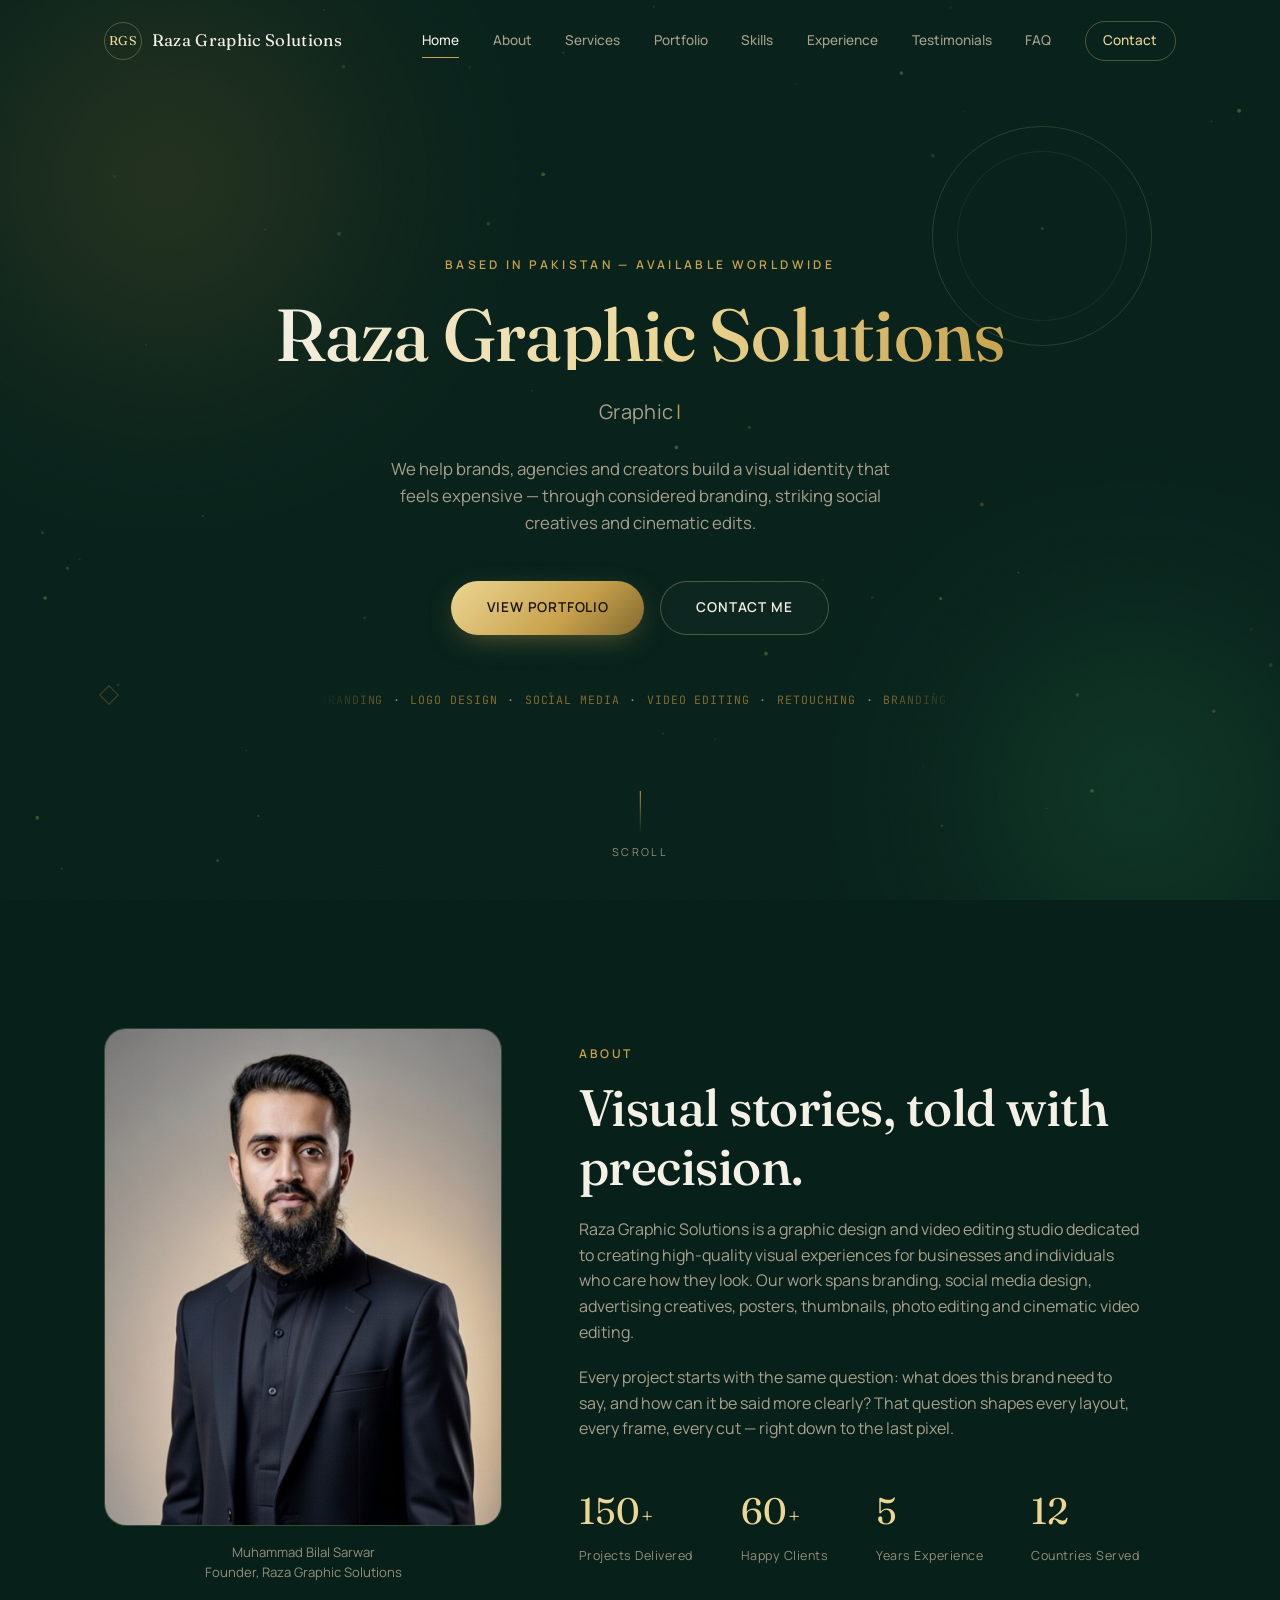
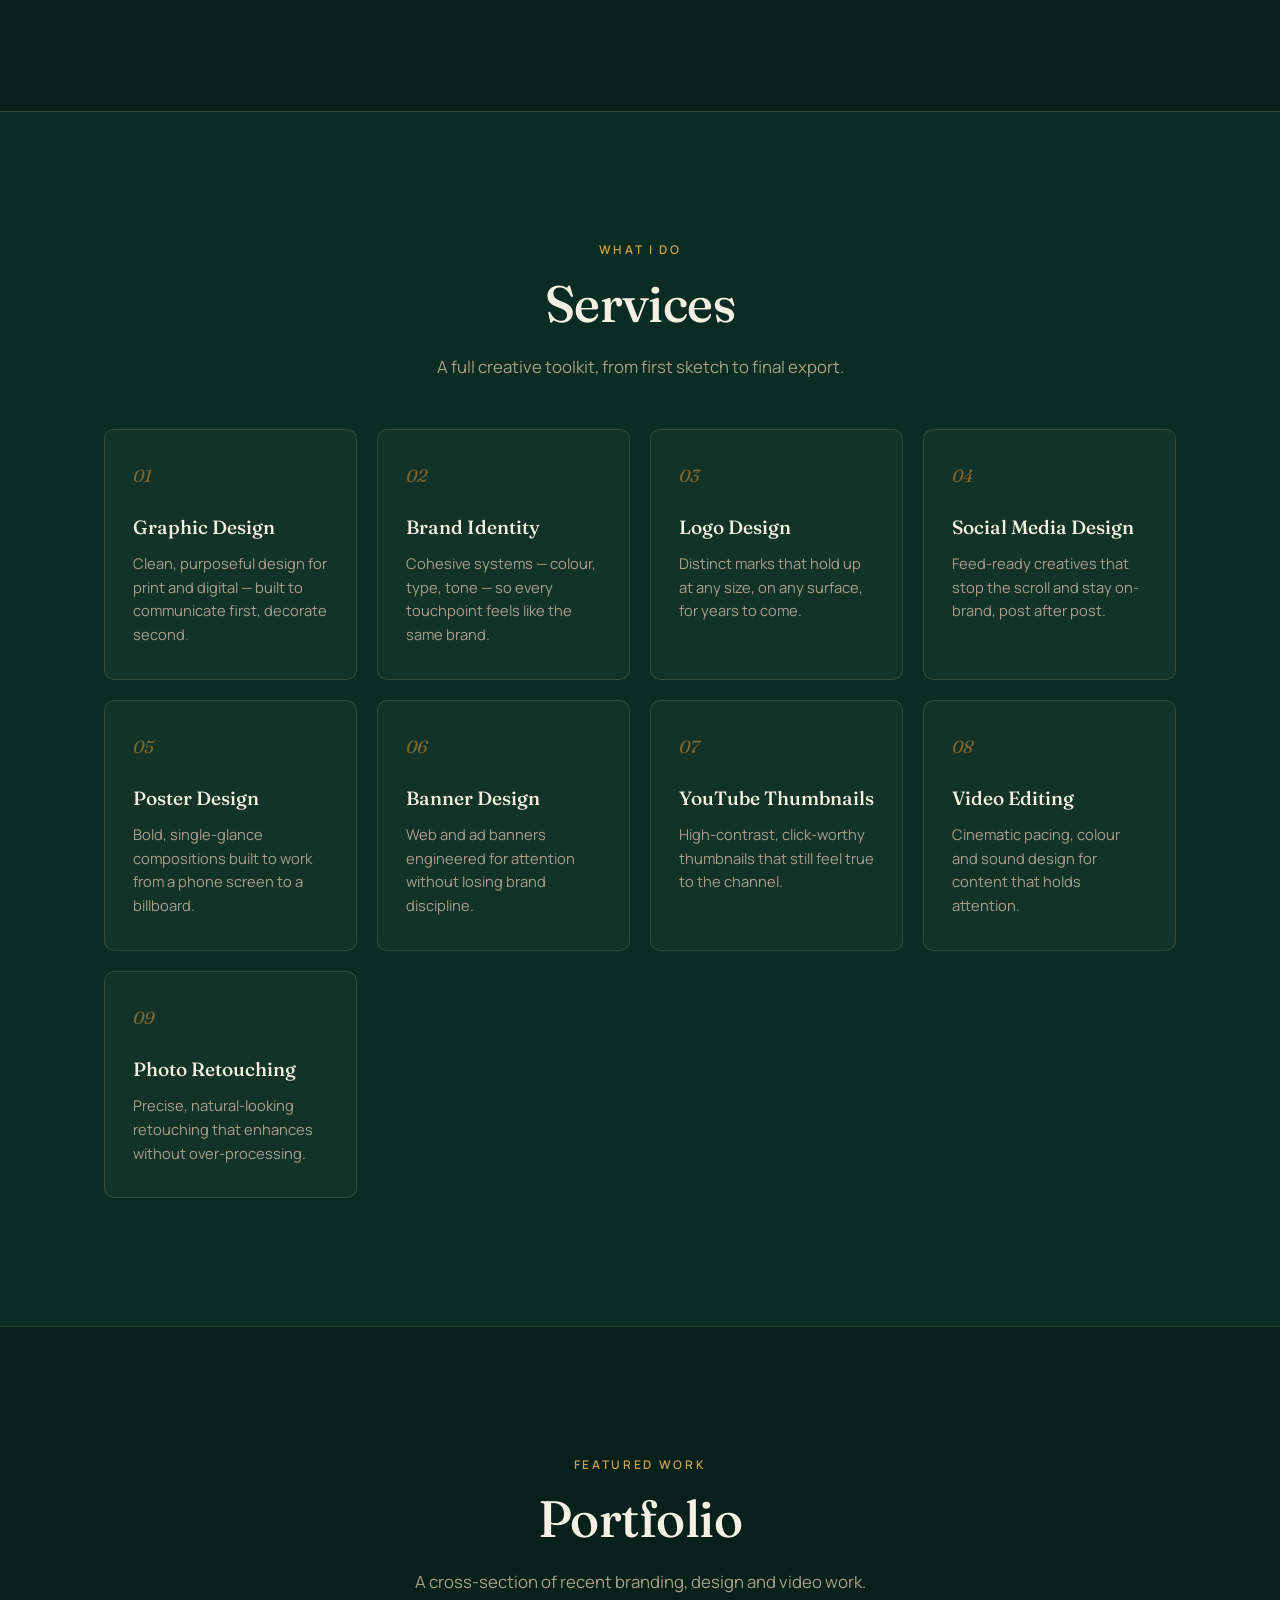
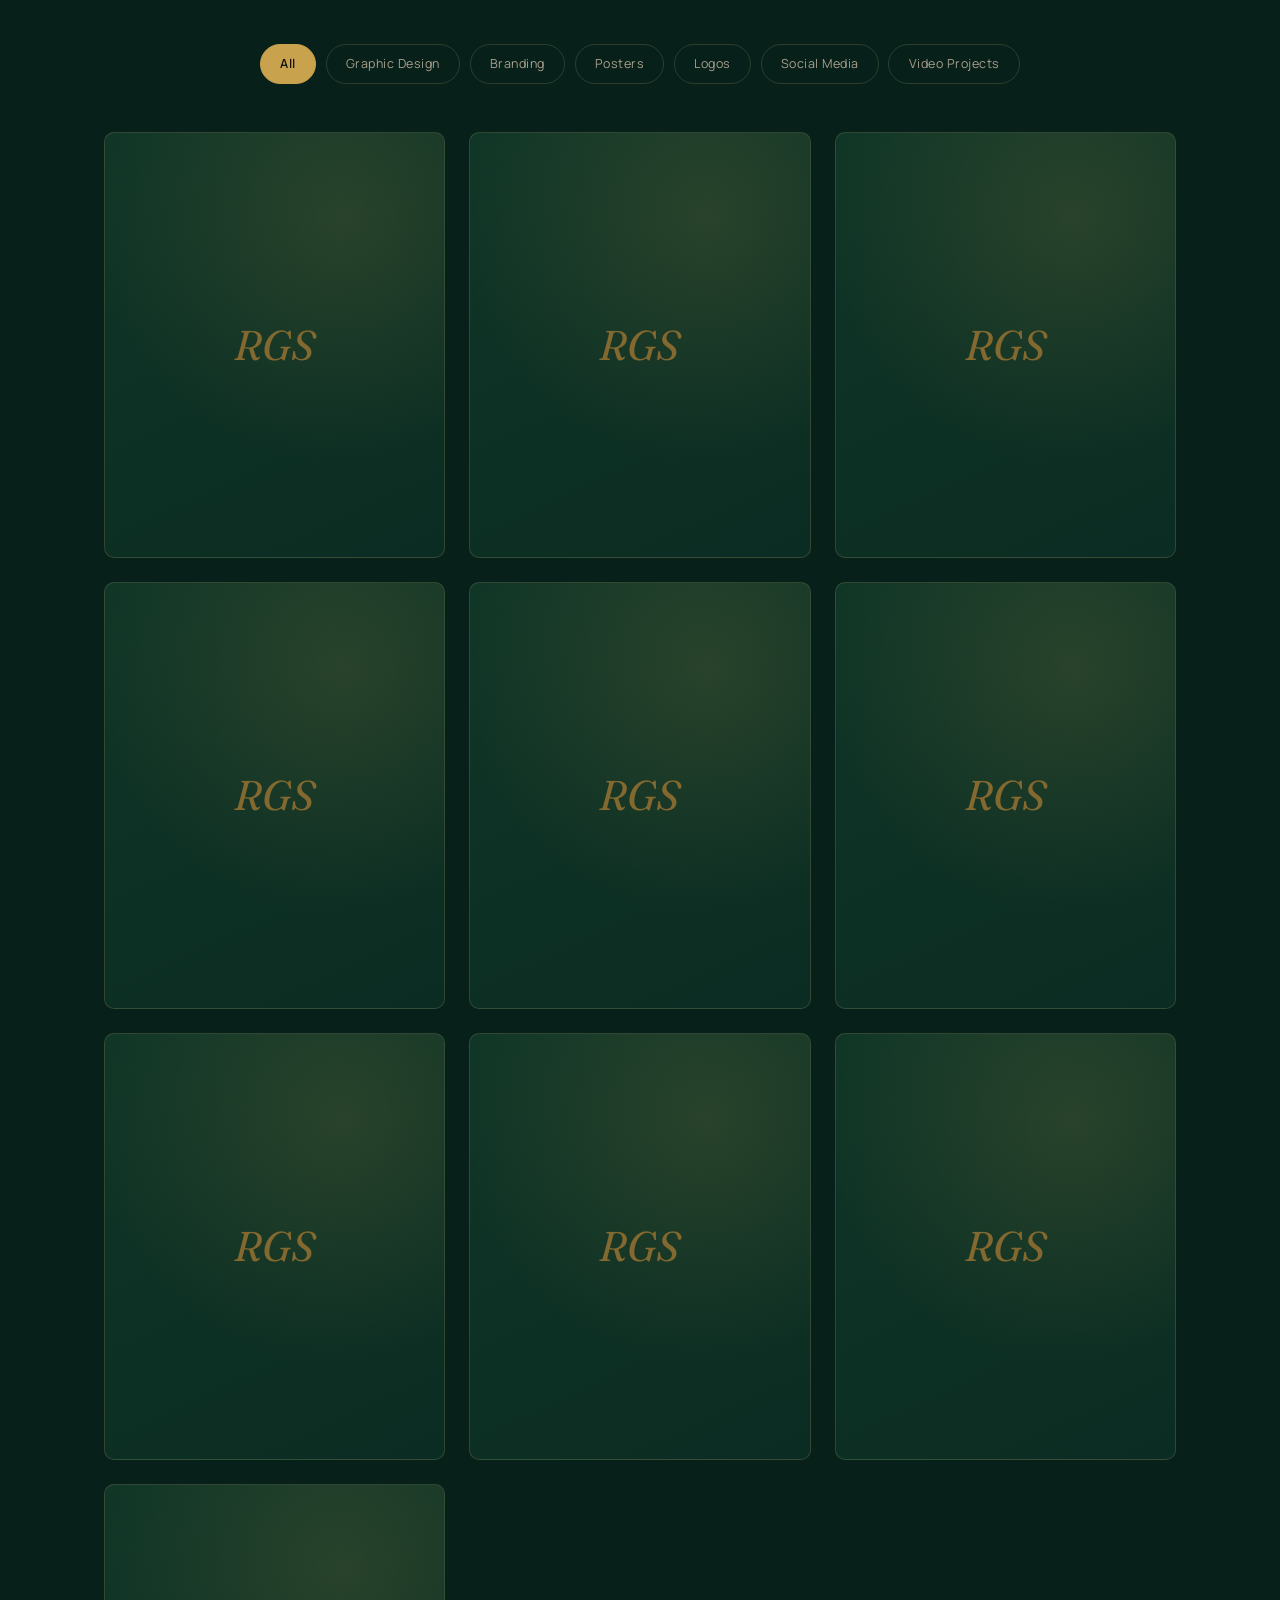
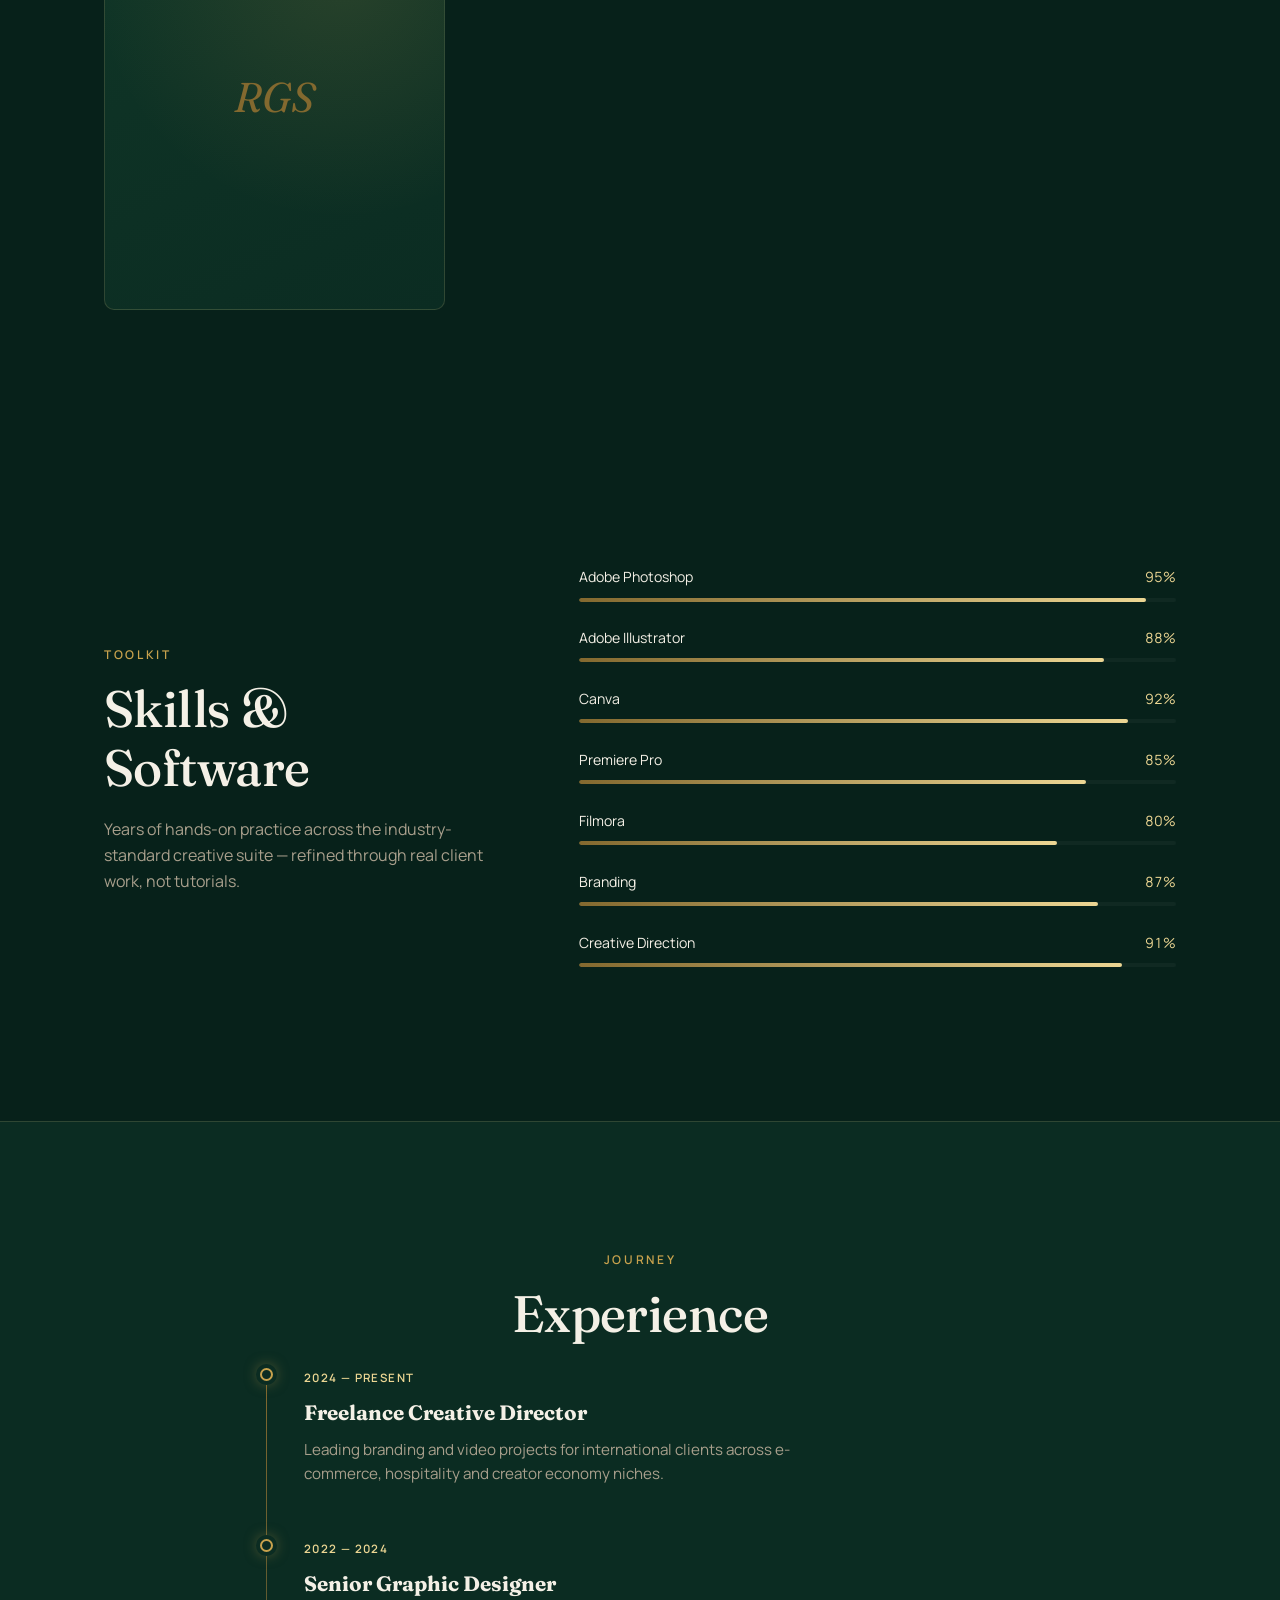
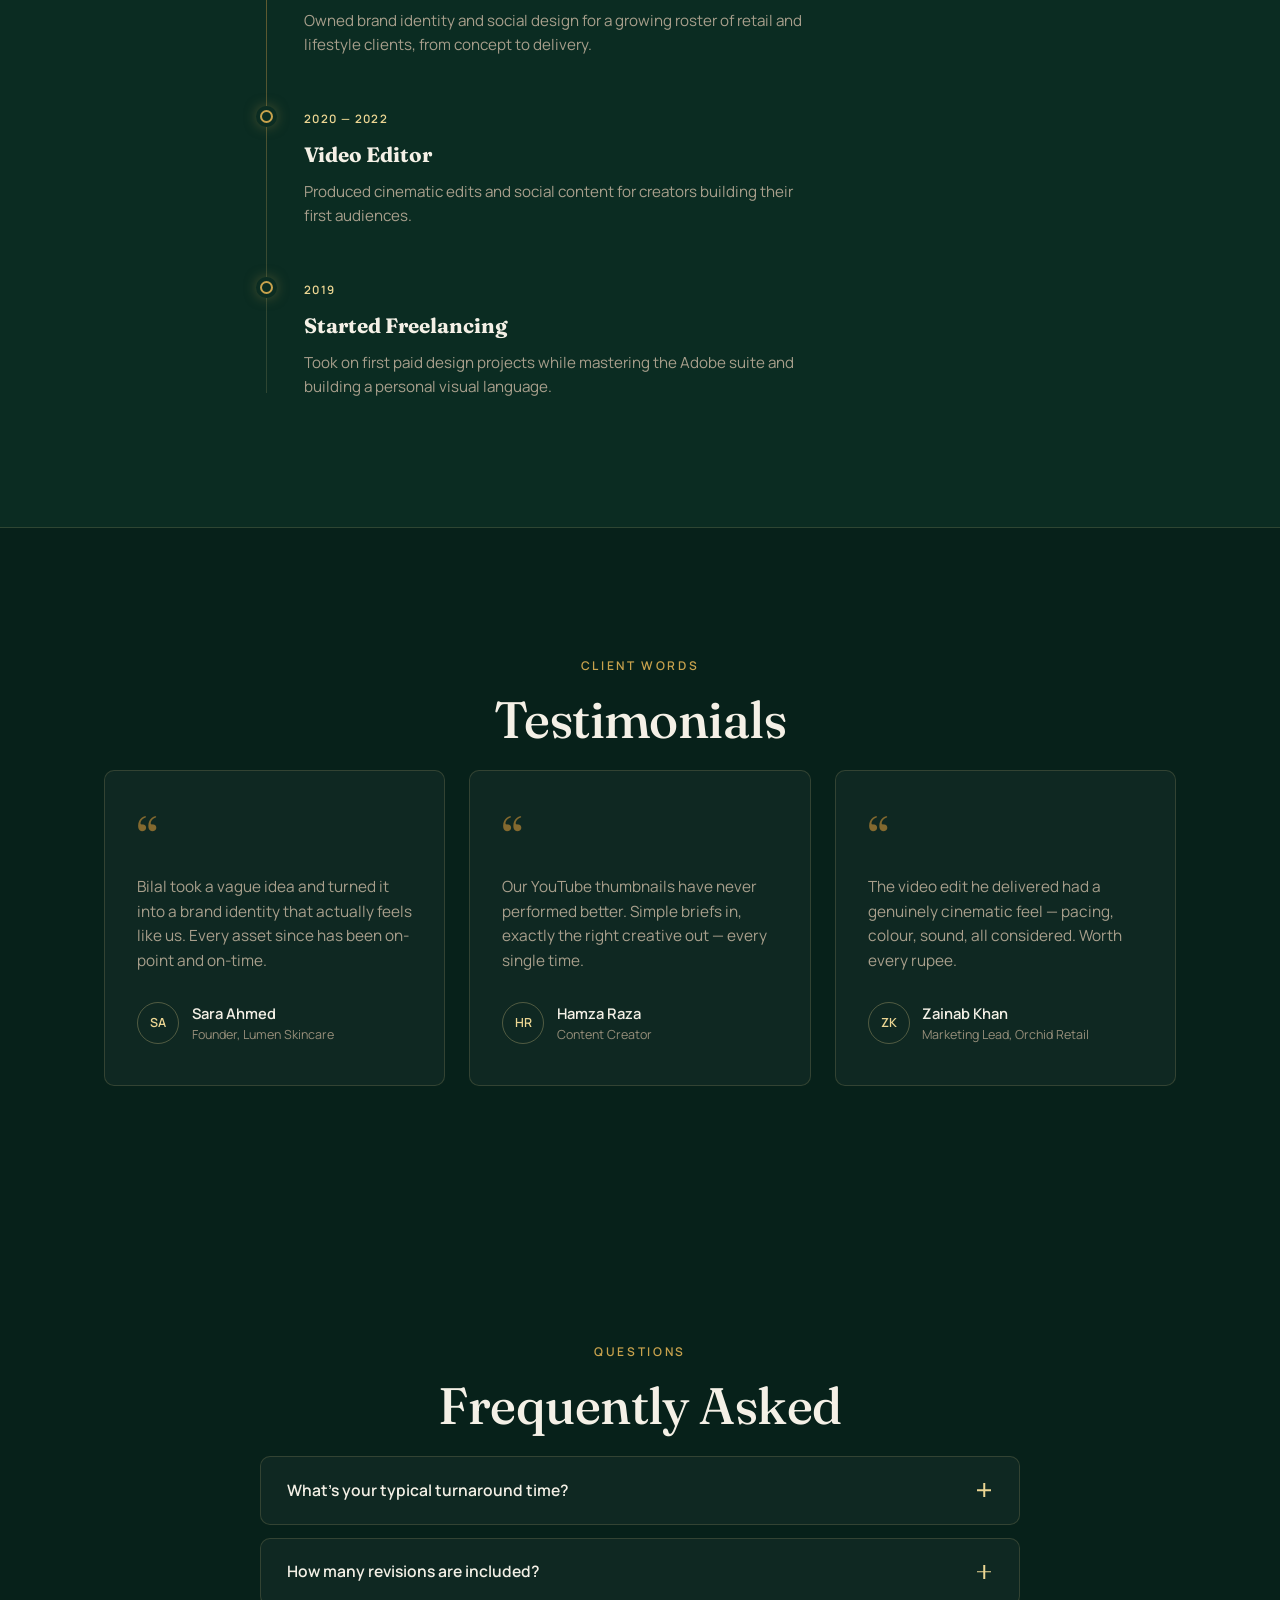
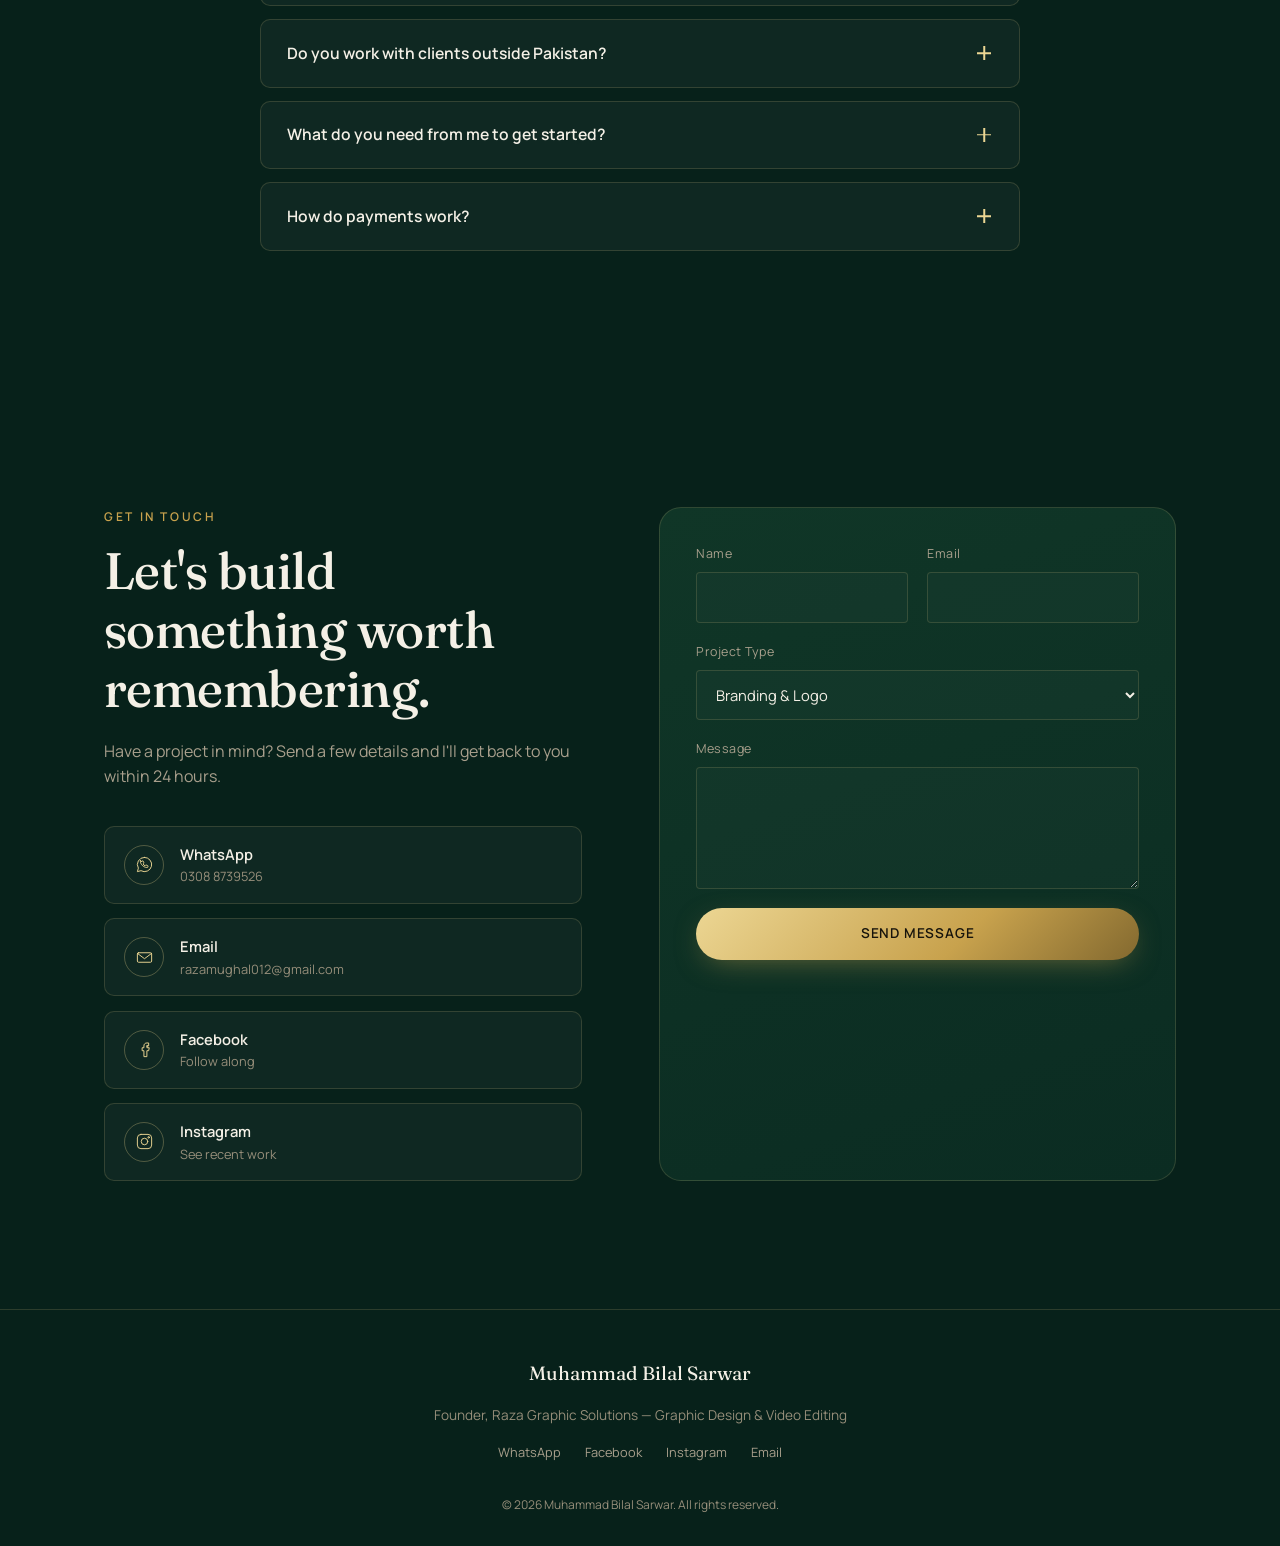
==== commit 60e56c52: "Update index.html" ====
--- a/index.html
+++ b/index.html
@@ -1,6 +1,7 @@
 <!DOCTYPE html>
 <html lang="en">
-<head>
+<meta name="google-site-verification" content="iLUd3dho6h7UGcmwHorjZ7WCSvBIoeB4bxbApaHHQHg" />
+  <head>
 <meta charset="UTF-8">
 <meta name="viewport" content="width=device-width, initial-scale=1.0">
 <title>Raza Graphic Solutions — Graphic Designer & Video Editor | Pakistan</title>
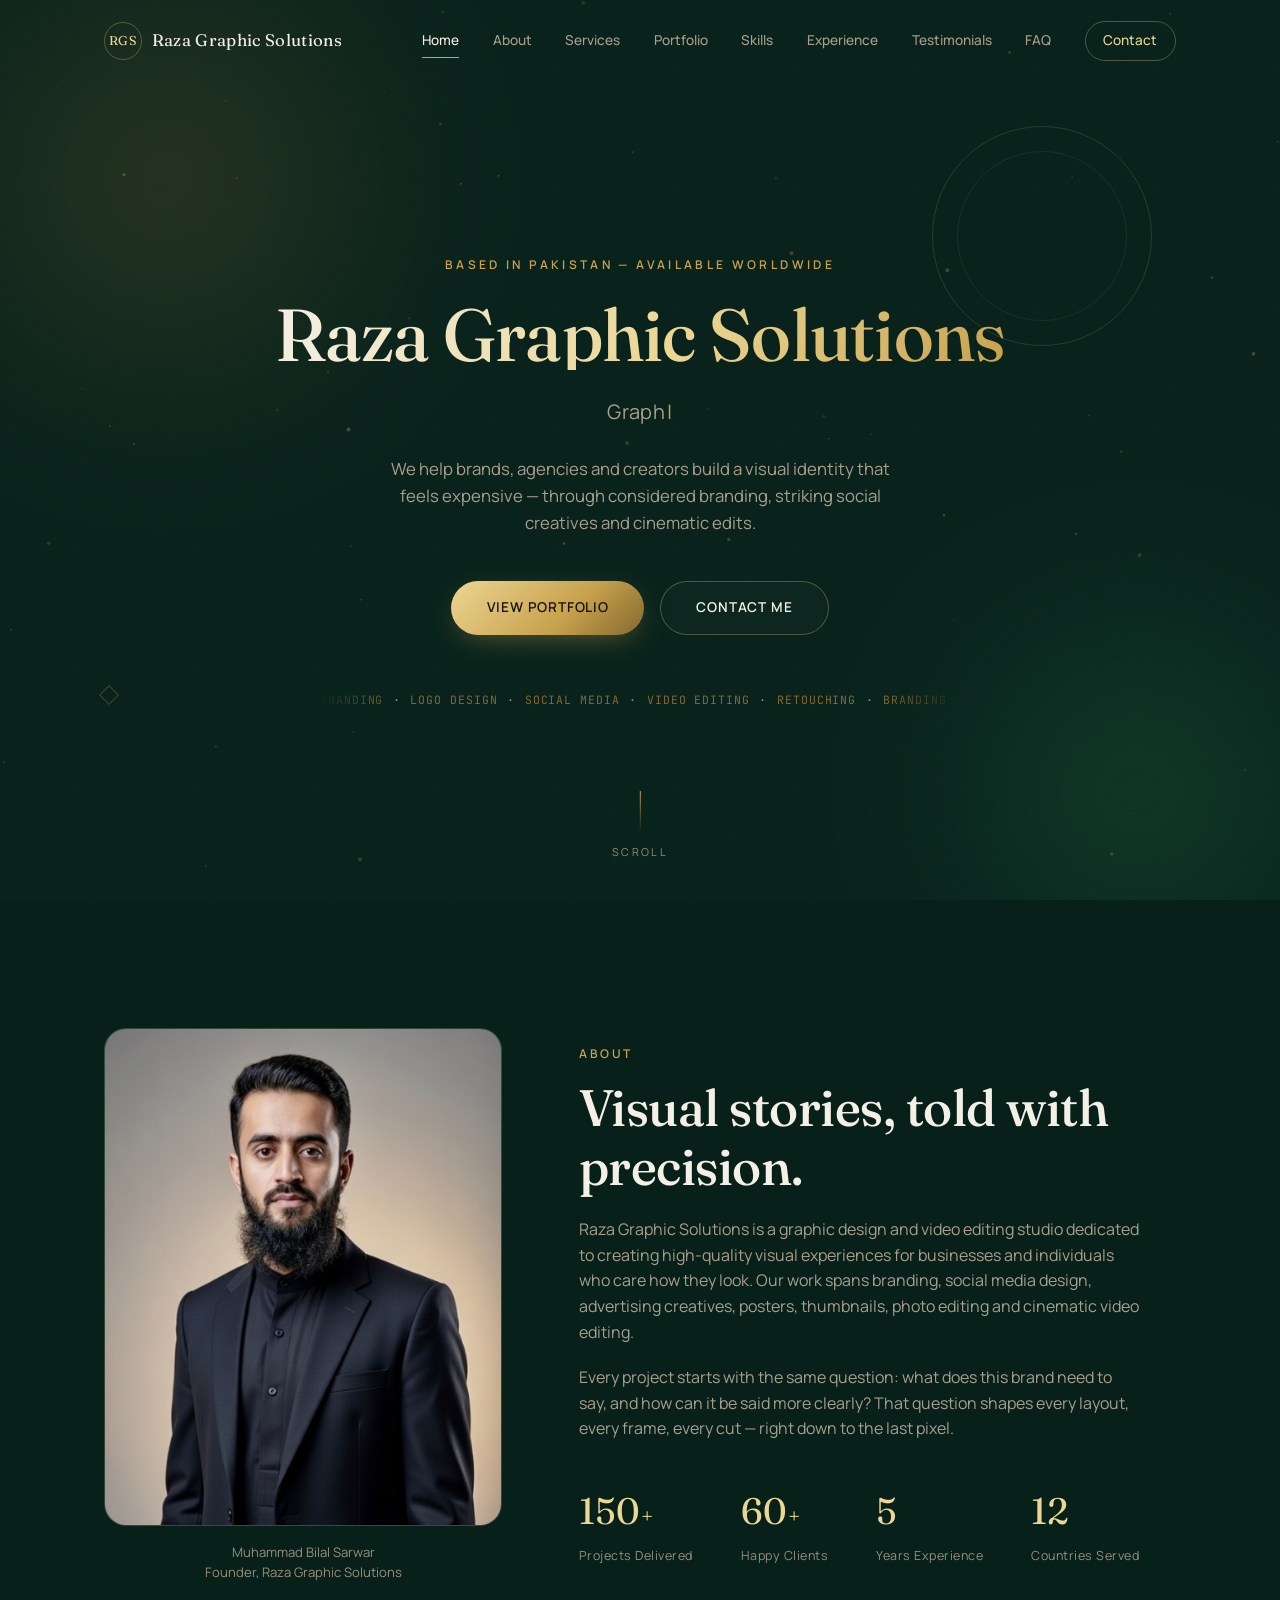
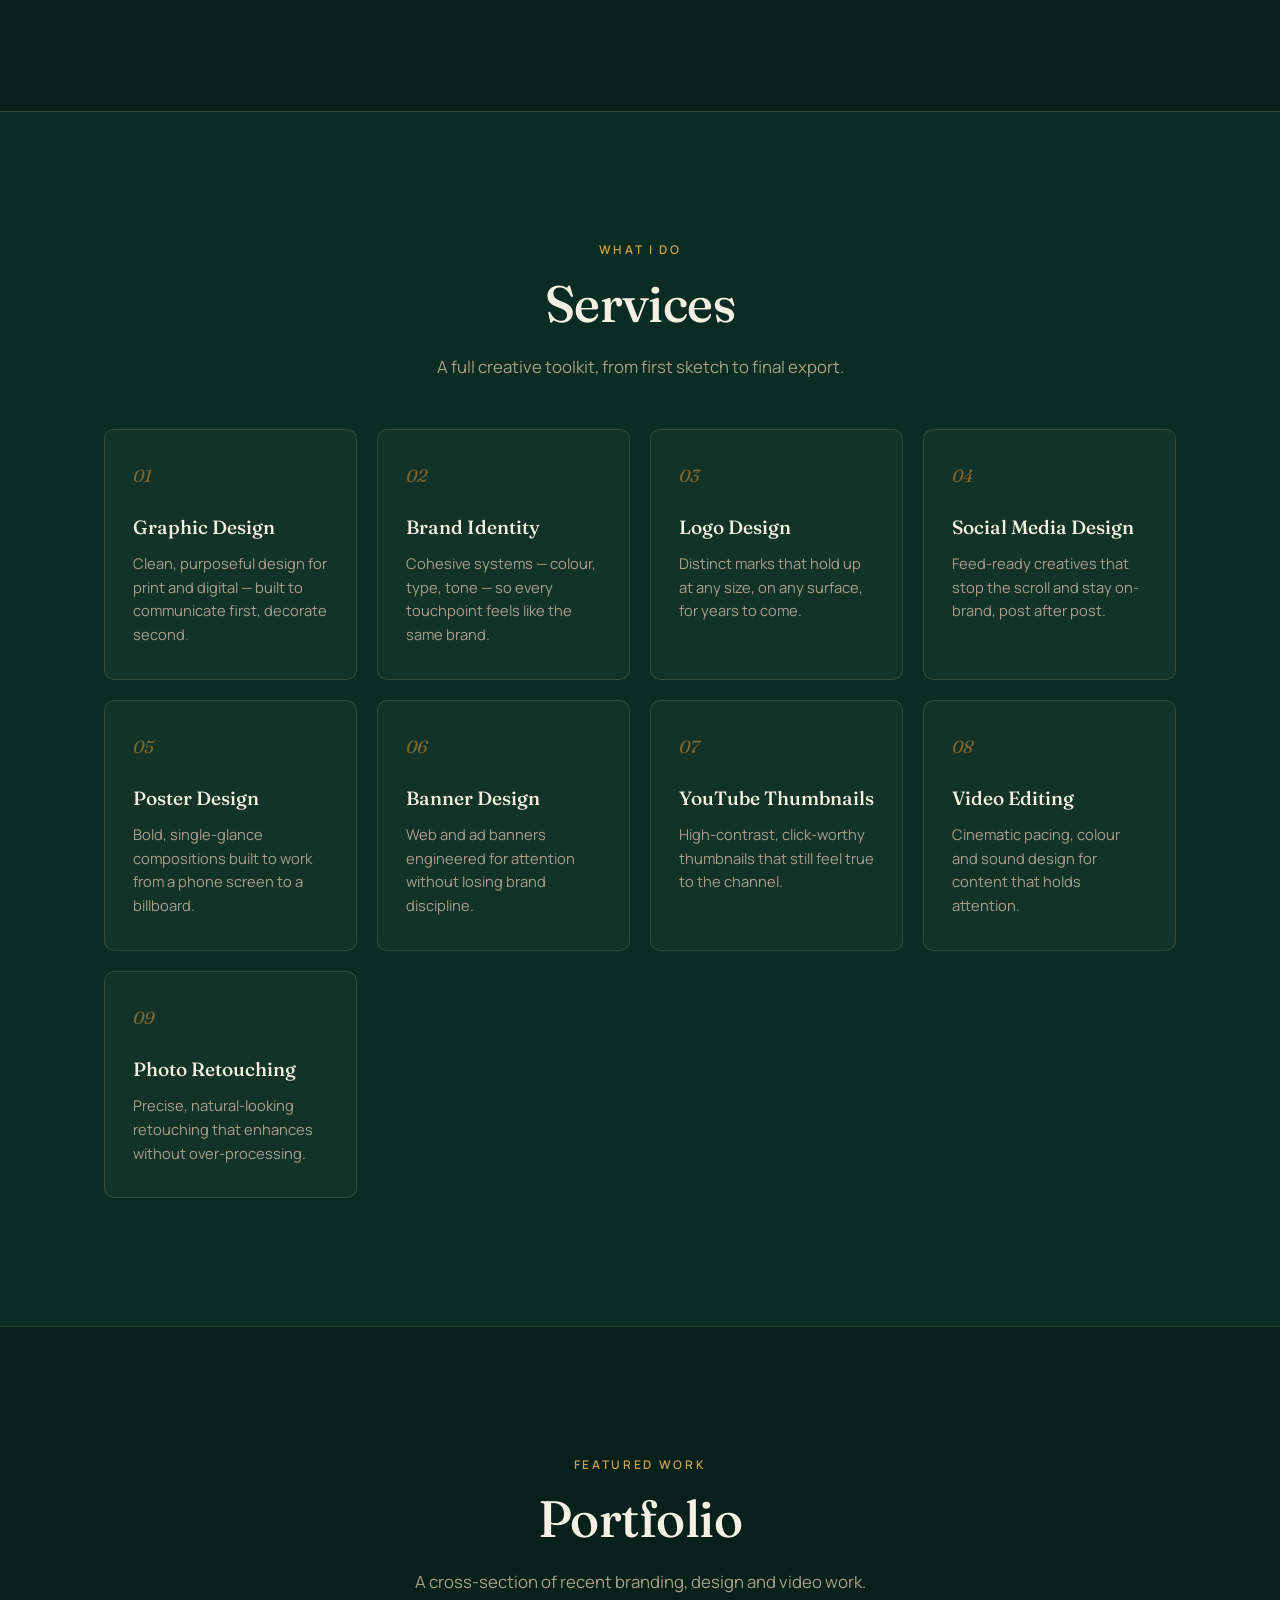
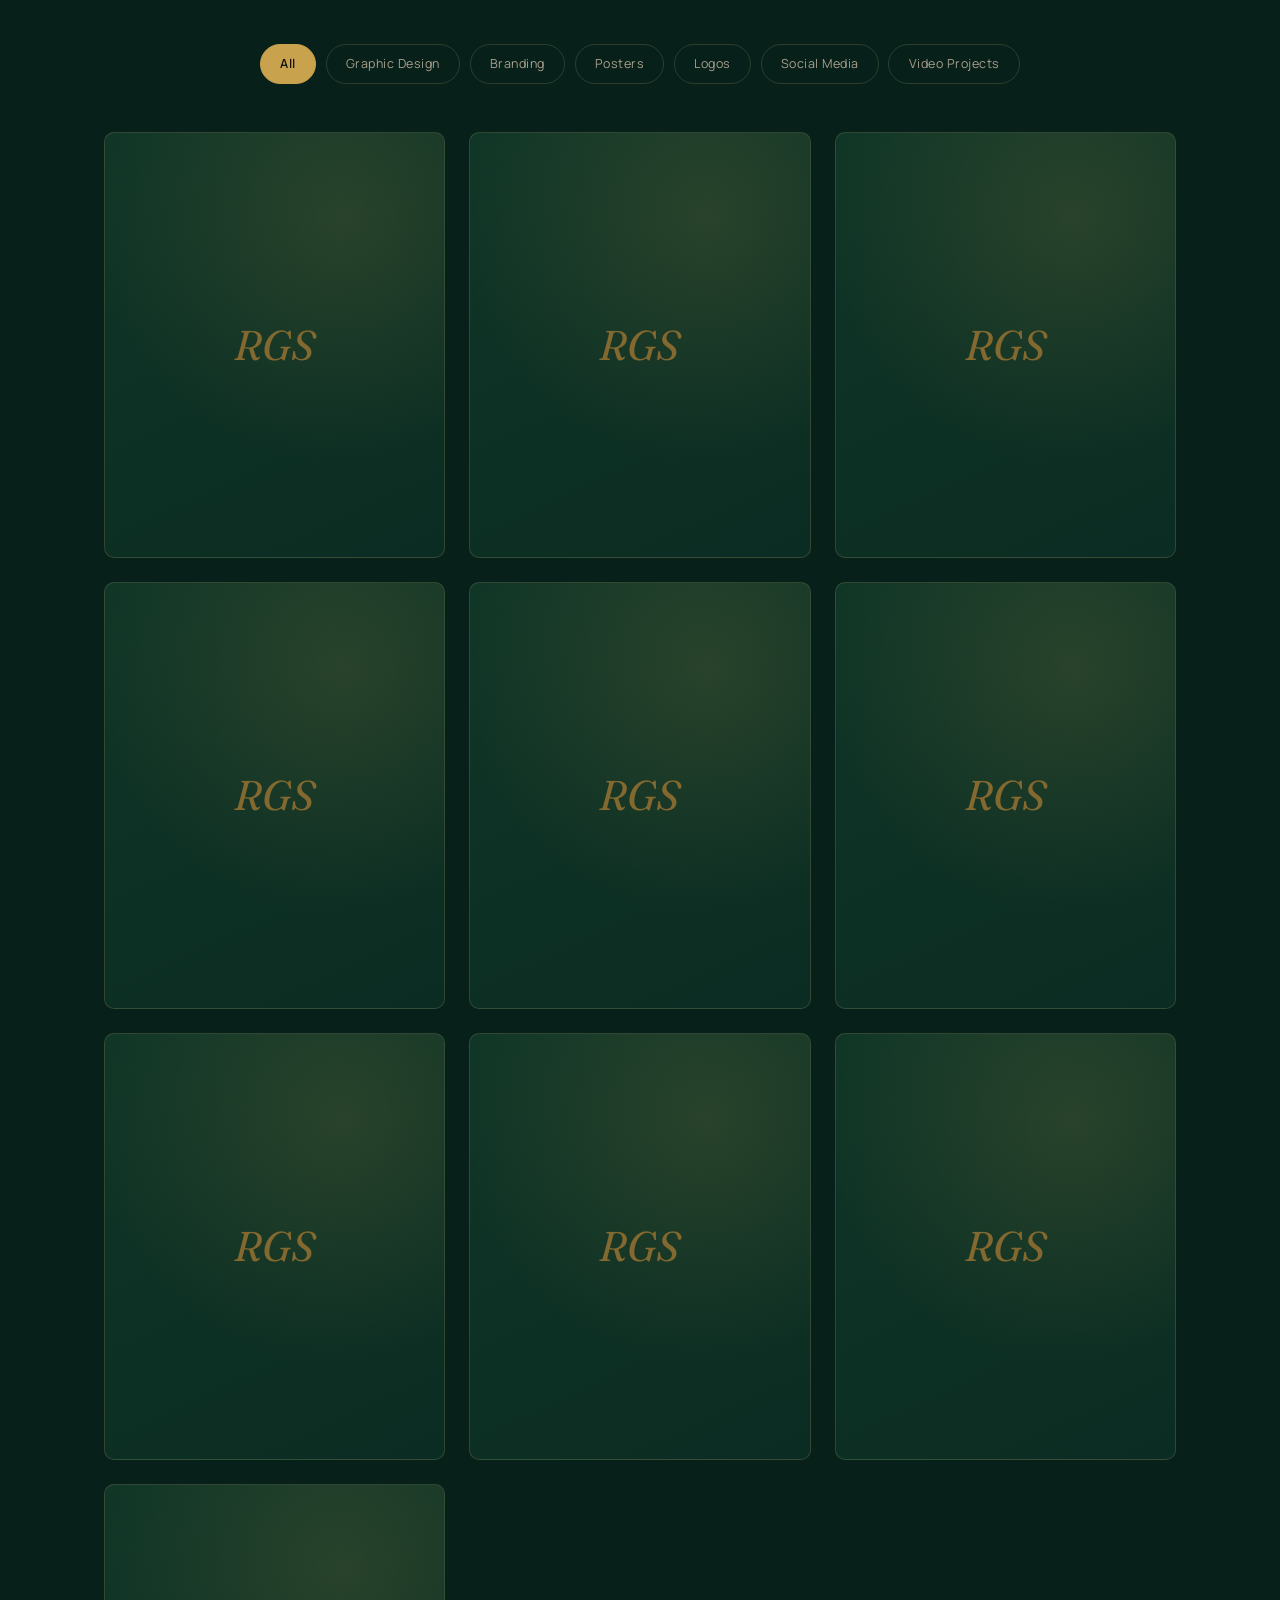
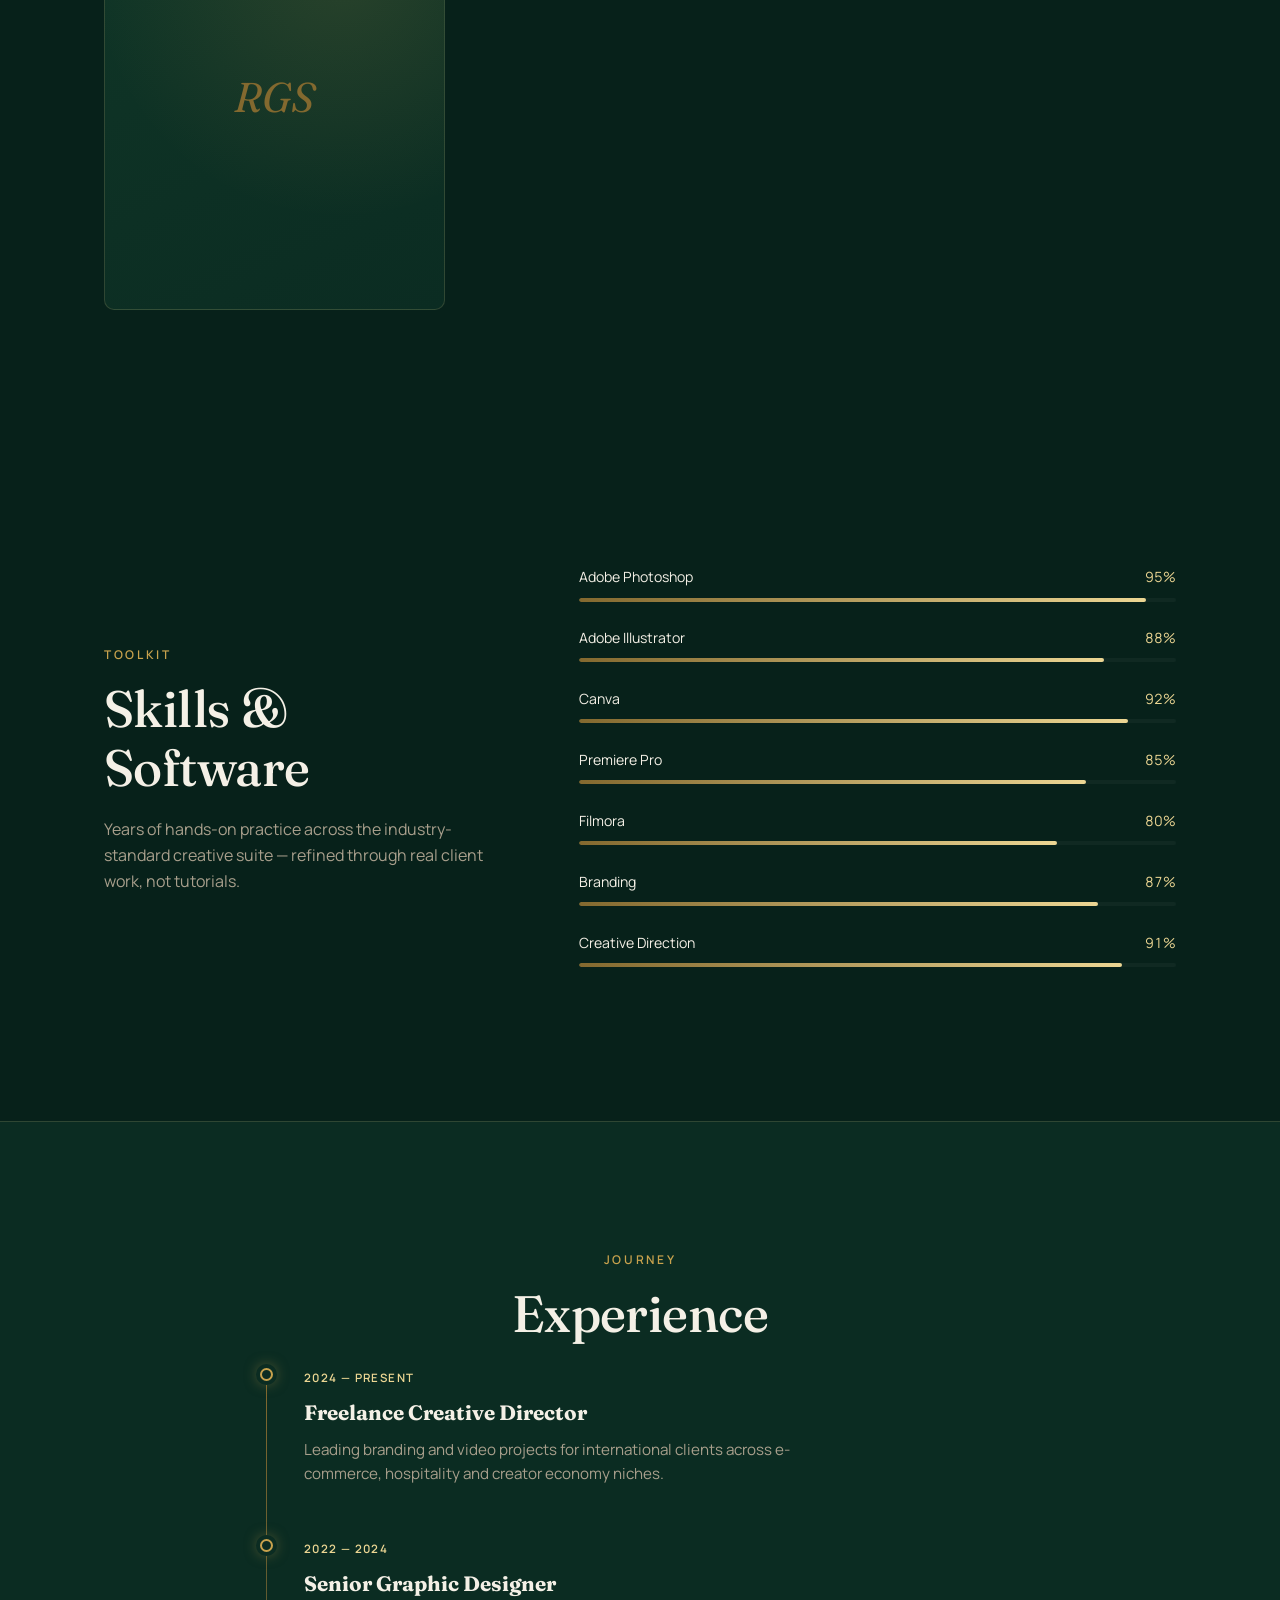
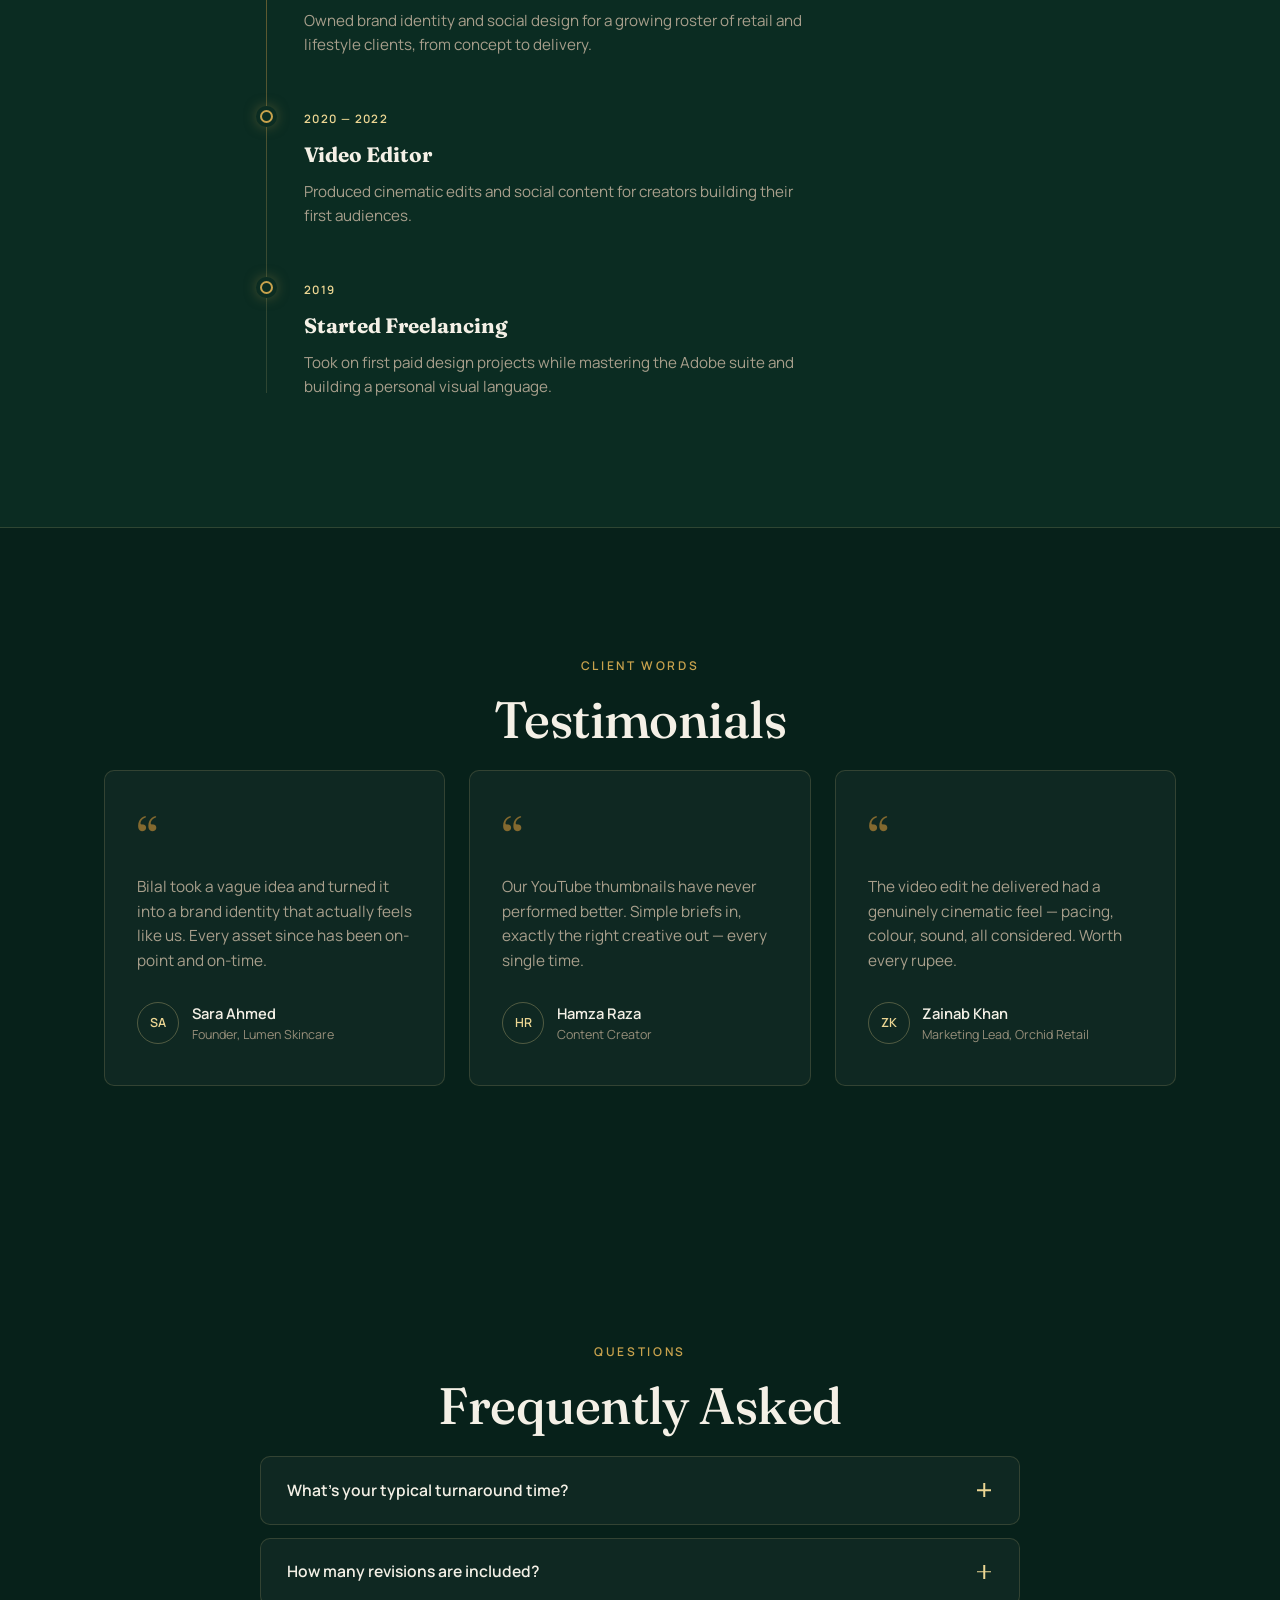
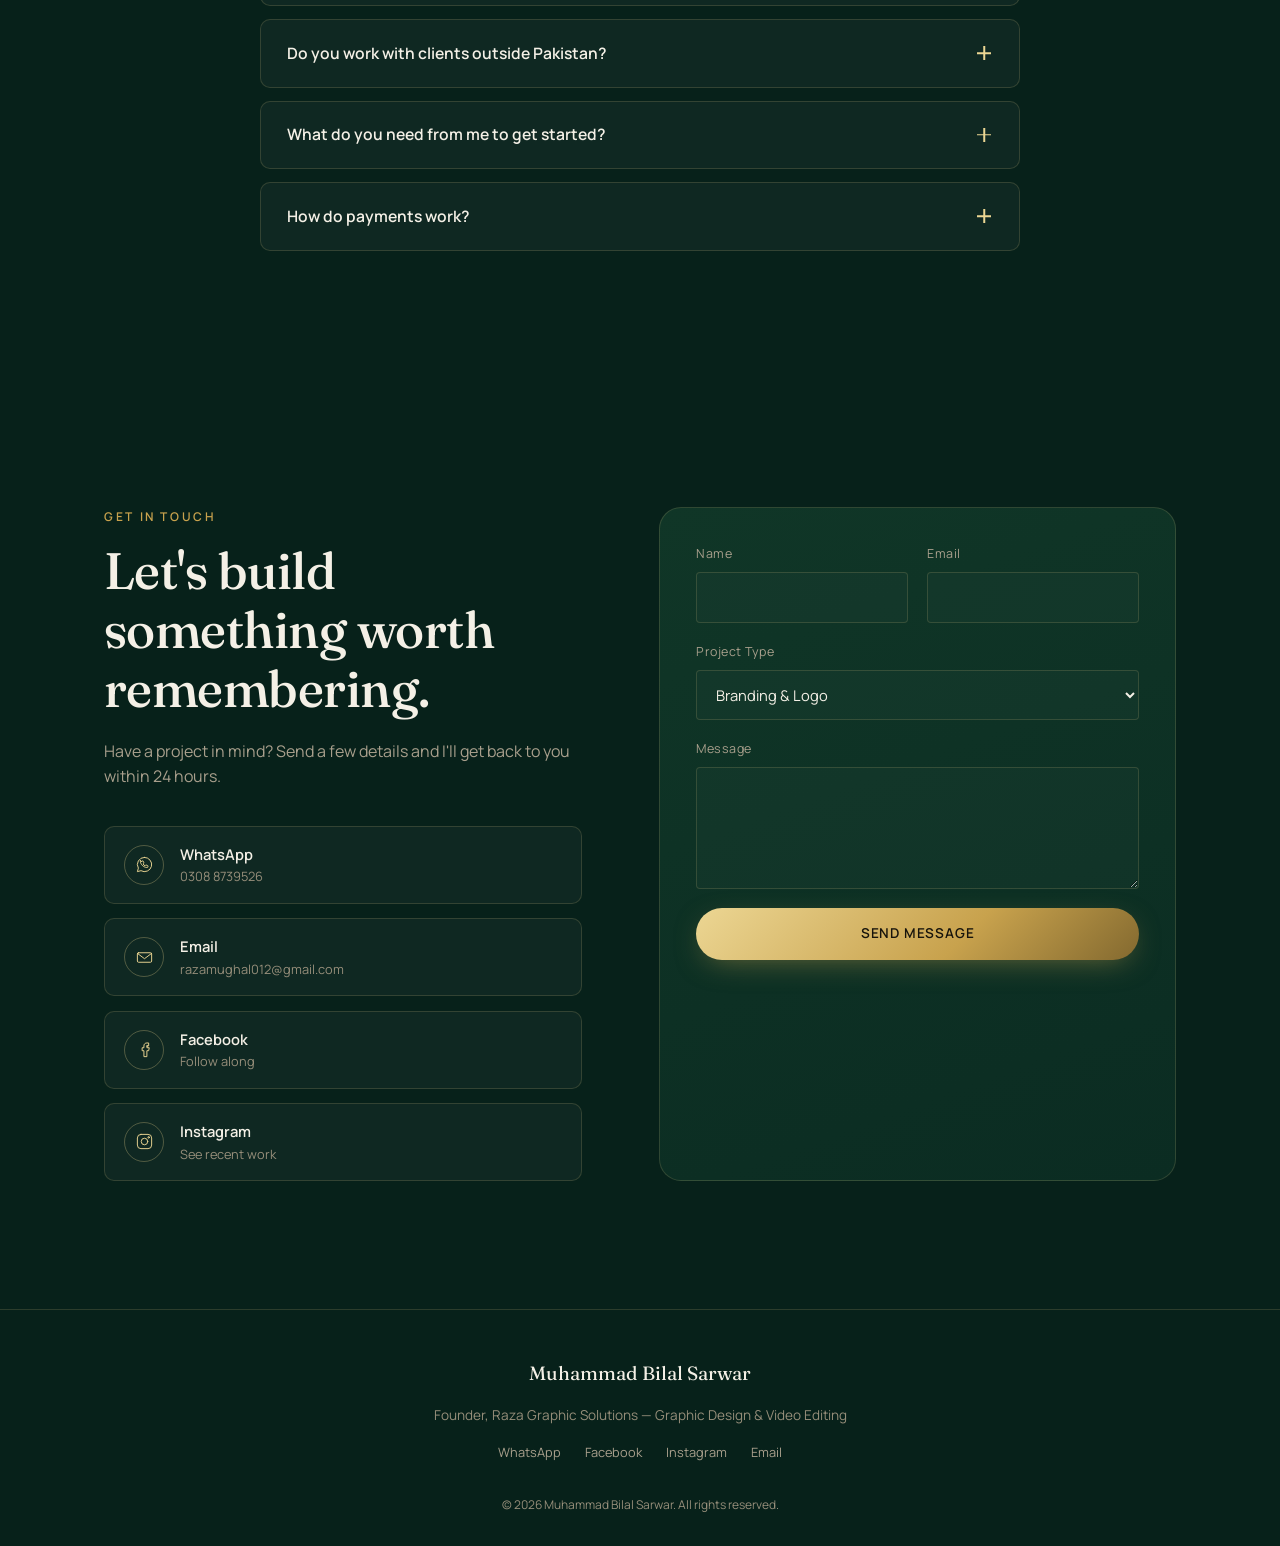
==== commit dc18fac6: "Update index.html" ====
--- a/index.html
+++ b/index.html
@@ -1,10 +1,10 @@
 <!DOCTYPE html>
 <html lang="en">
-<meta name="google-site-verification" content="iLUd3dho6h7UGcmwHorjZ7WCSvBIoeB4bxbApaHHQHg" />
   <head>
 <meta charset="UTF-8">
 <meta name="viewport" content="width=device-width, initial-scale=1.0">
 <title>Raza Graphic Solutions — Graphic Designer & Video Editor | Pakistan</title>
+<meta name="google-site-verification" content="iLUd3dho6h7UGcmwHorjZ7WCSvBIoeB4bxbApaHHQHg" />
 <meta name="description" content="Raza Graphic Solutions is a premium graphic design and video editing studio based in Pakistan, helping brands, agencies and startups worldwide build a striking visual identity.">
 <meta name="keywords" content="Raza Graphic Solutions, graphic designer Pakistan, brand identity designer, video editor, logo design, social media design, YouTube thumbnails">
 <meta name="author" content="Muhammad Bilal Sarwar">
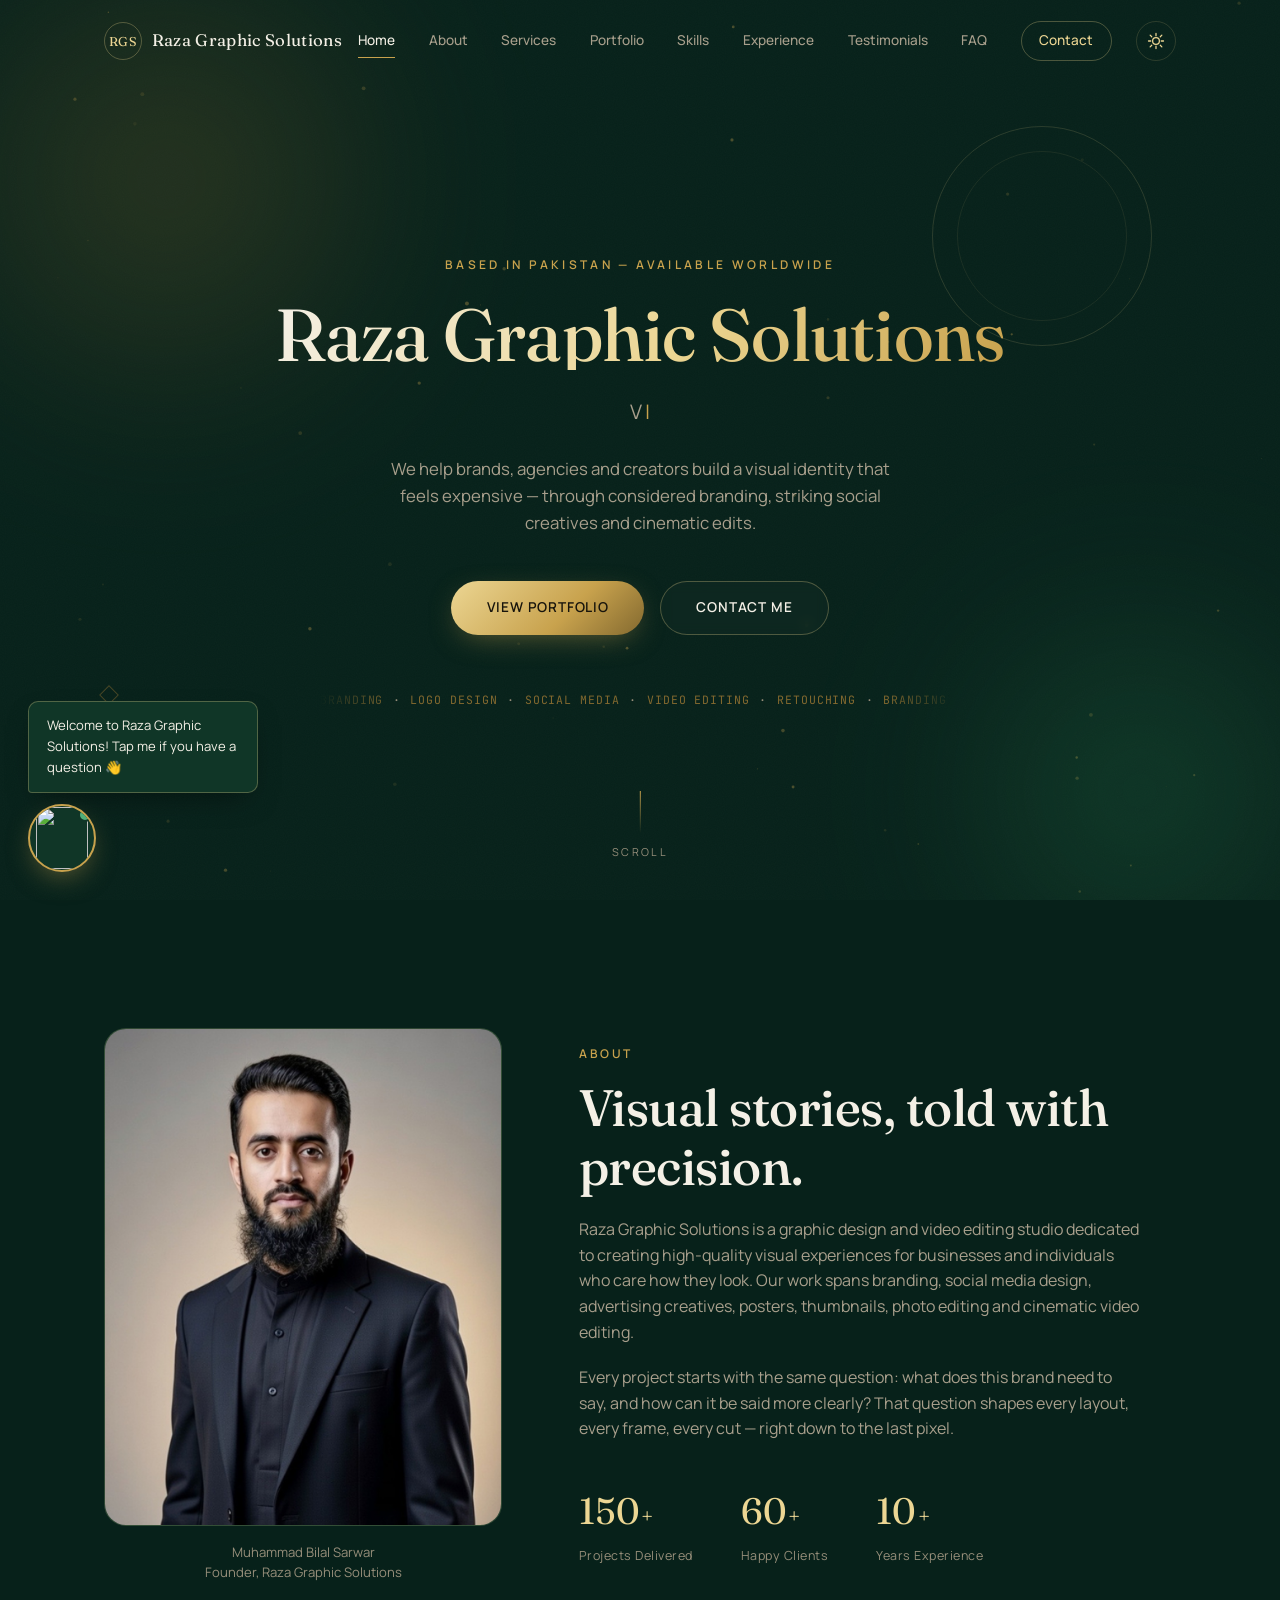
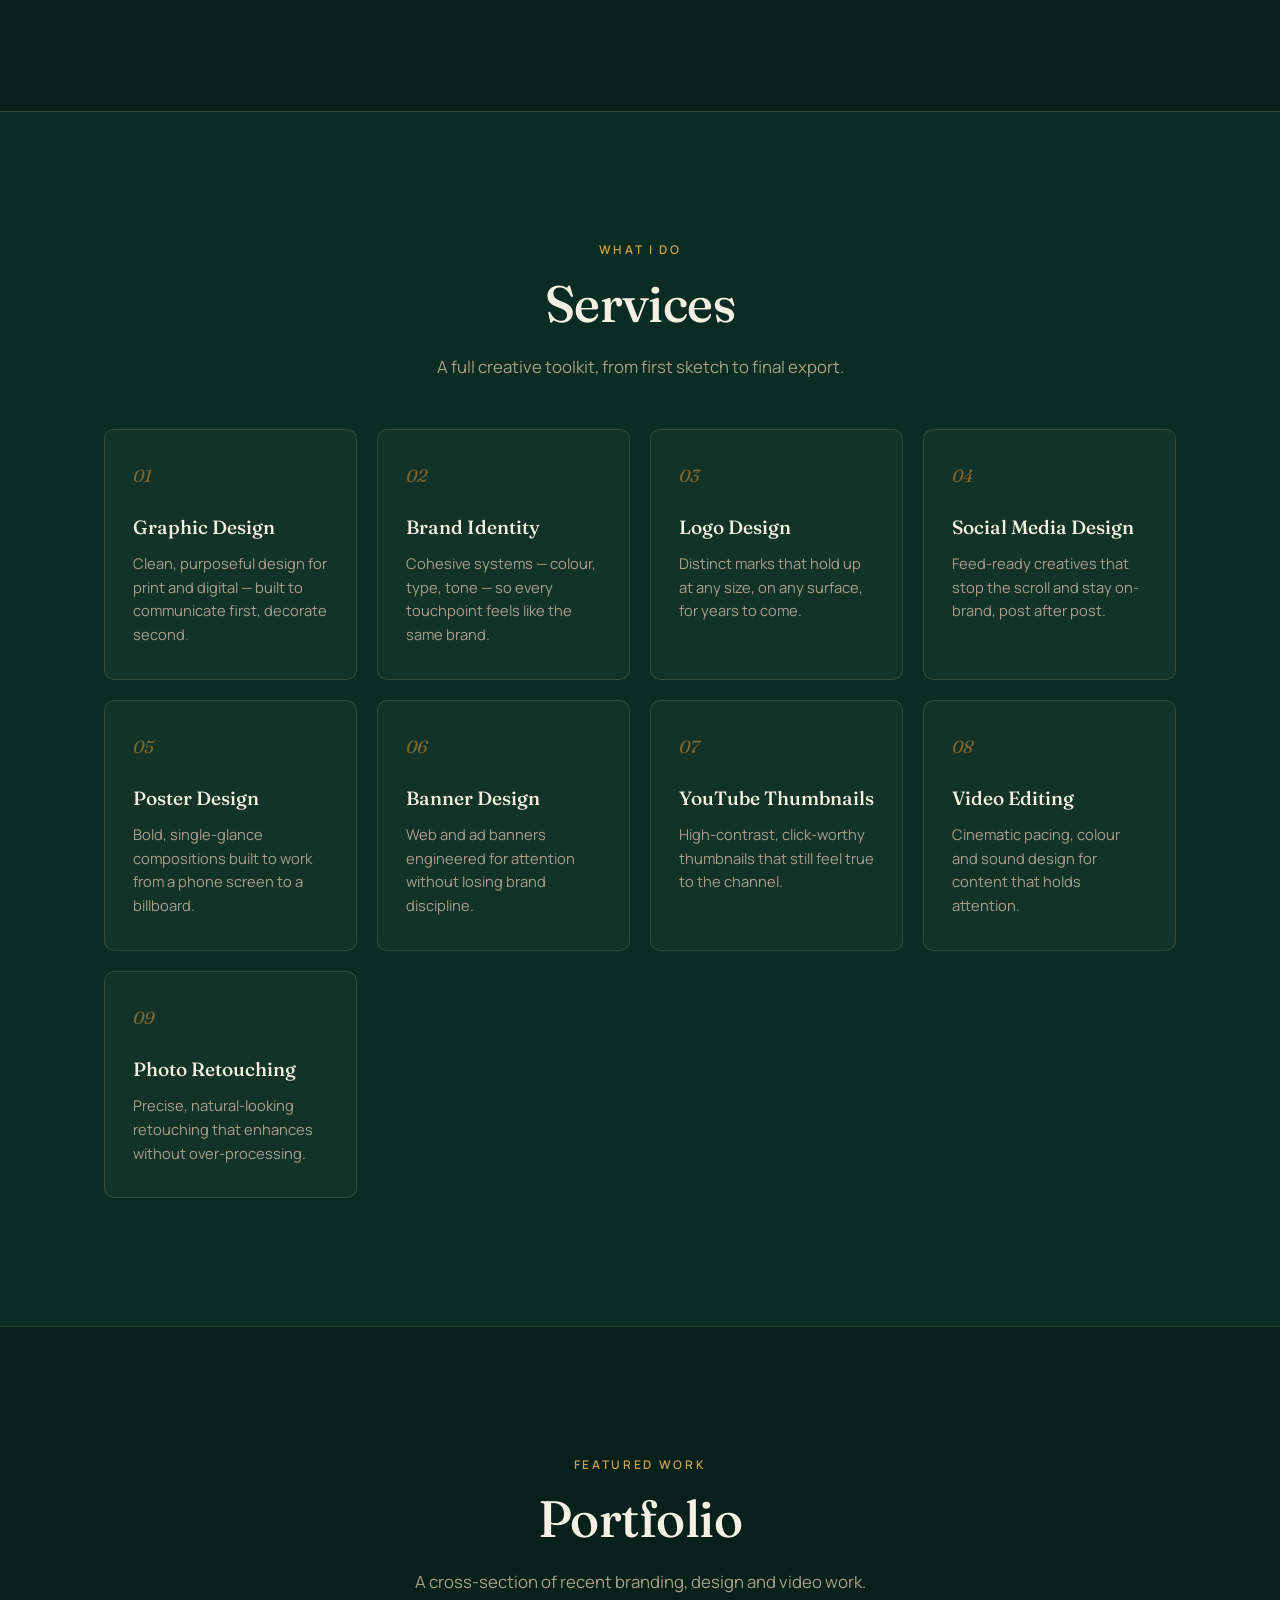
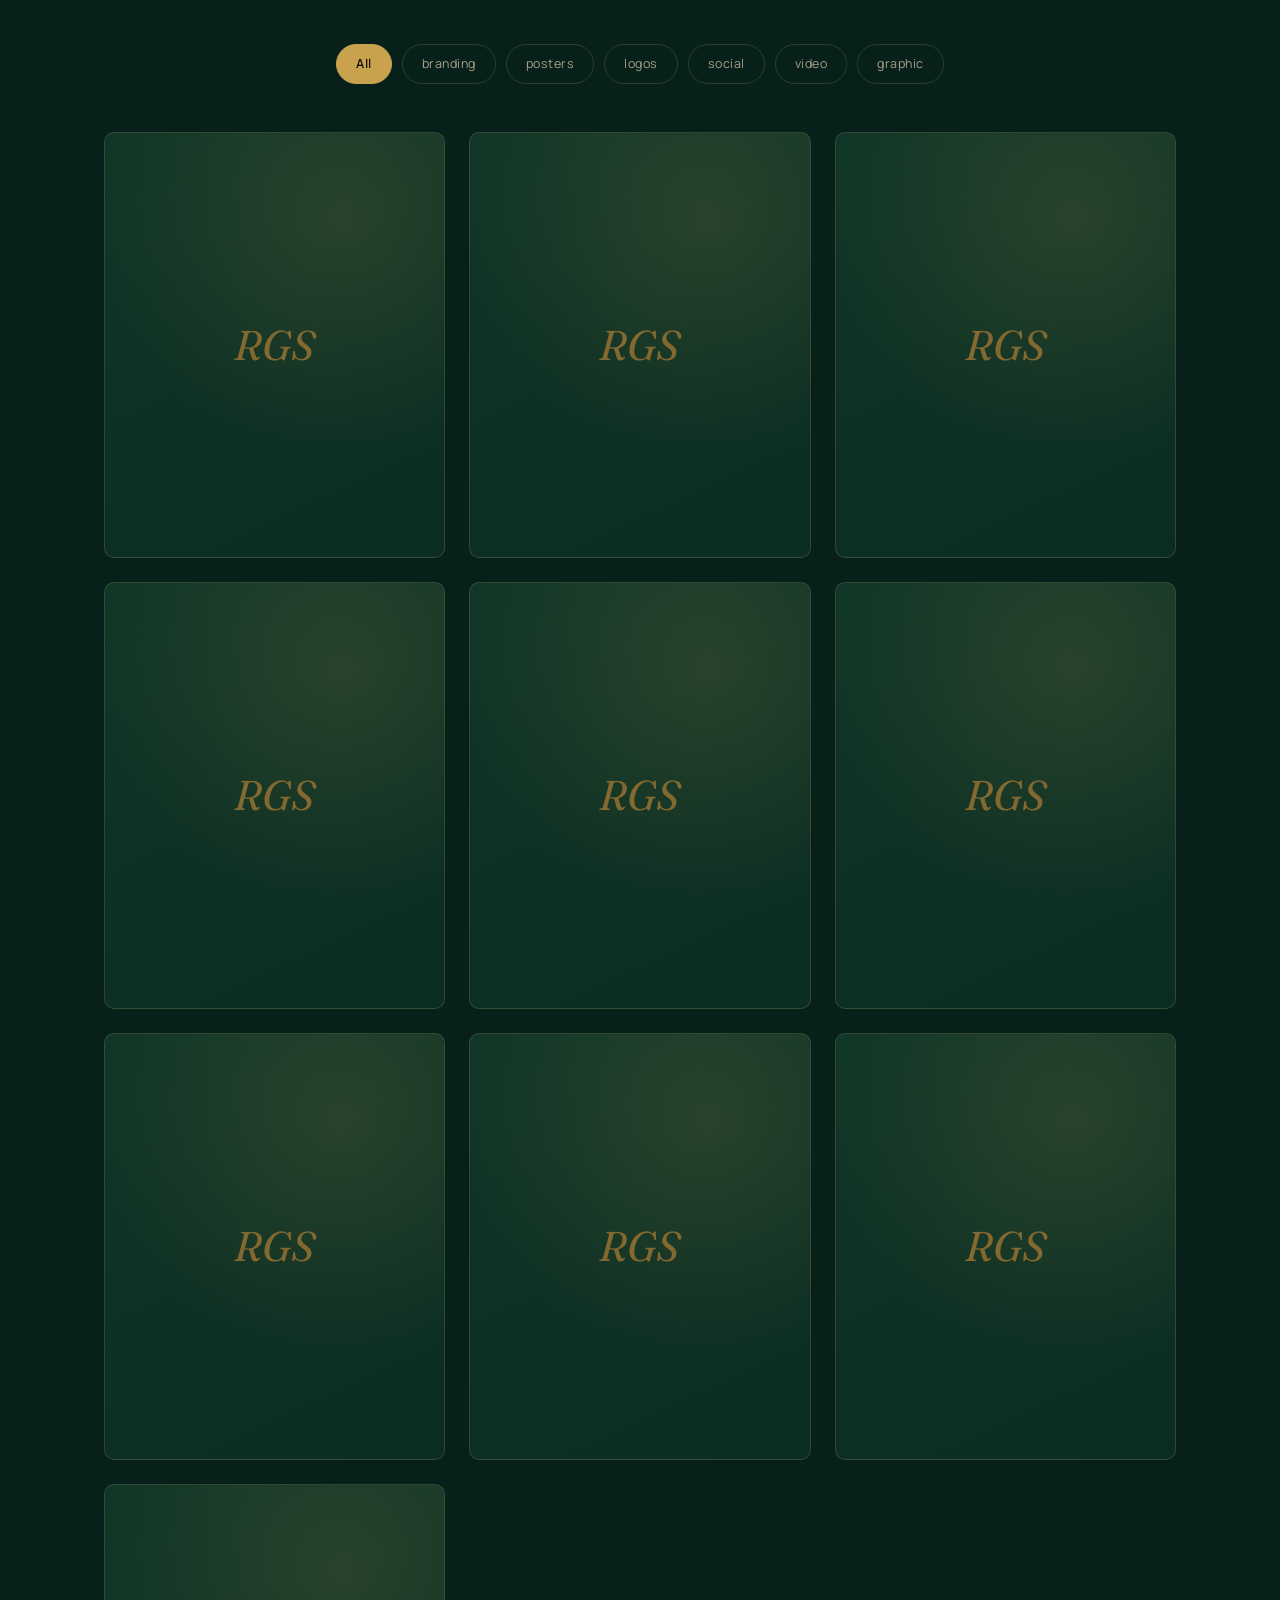
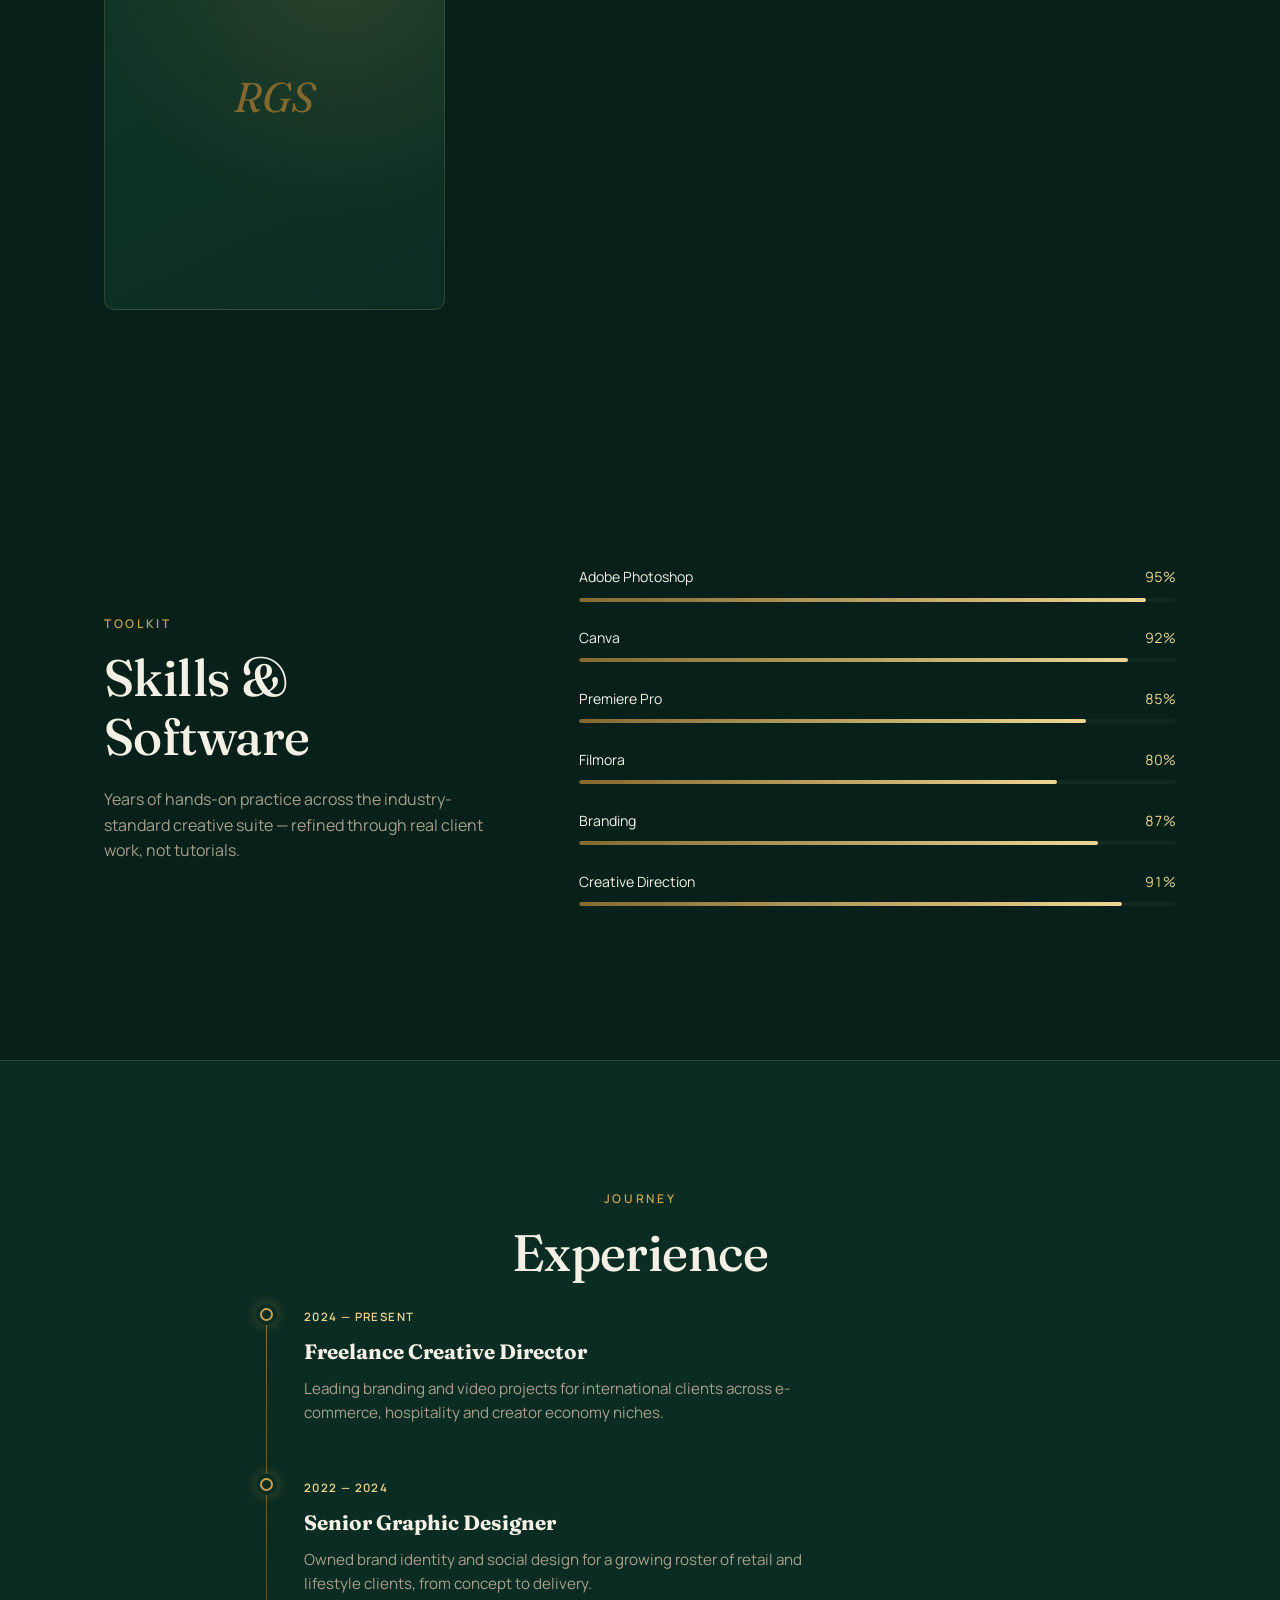
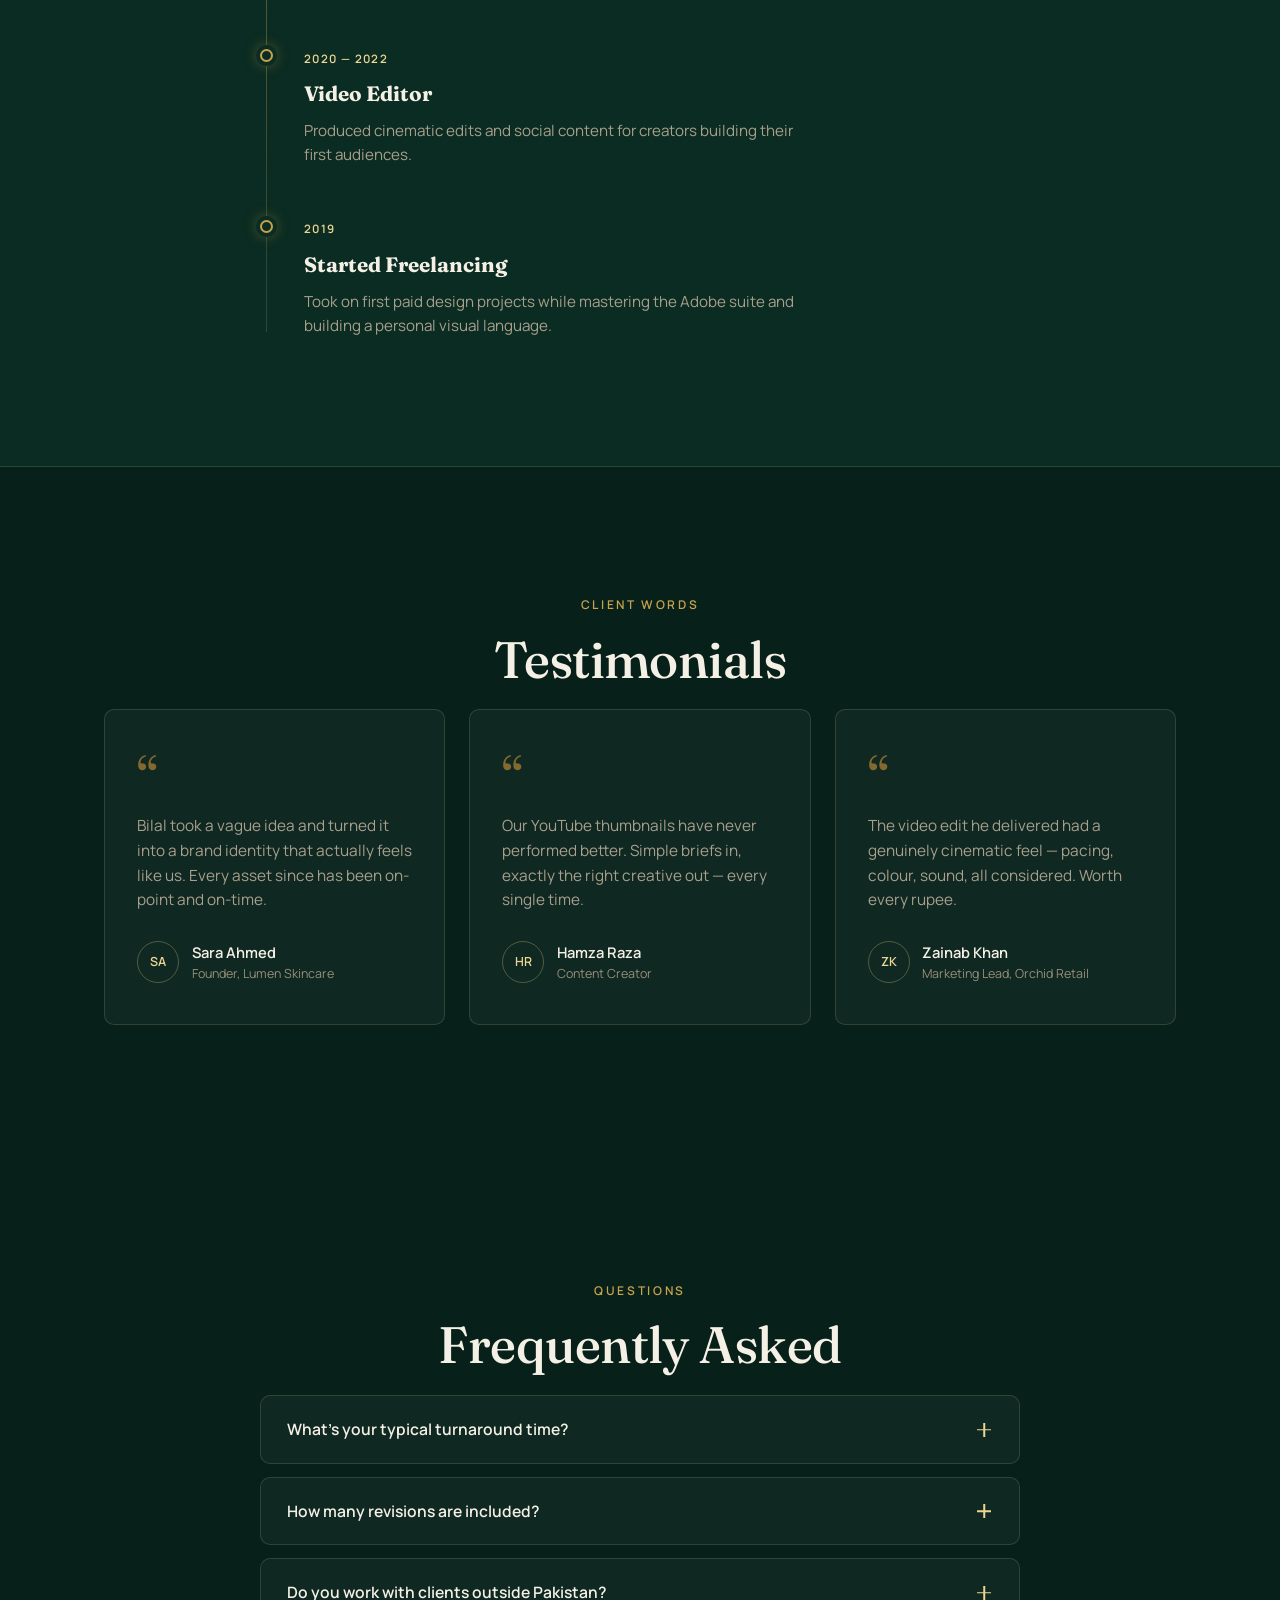
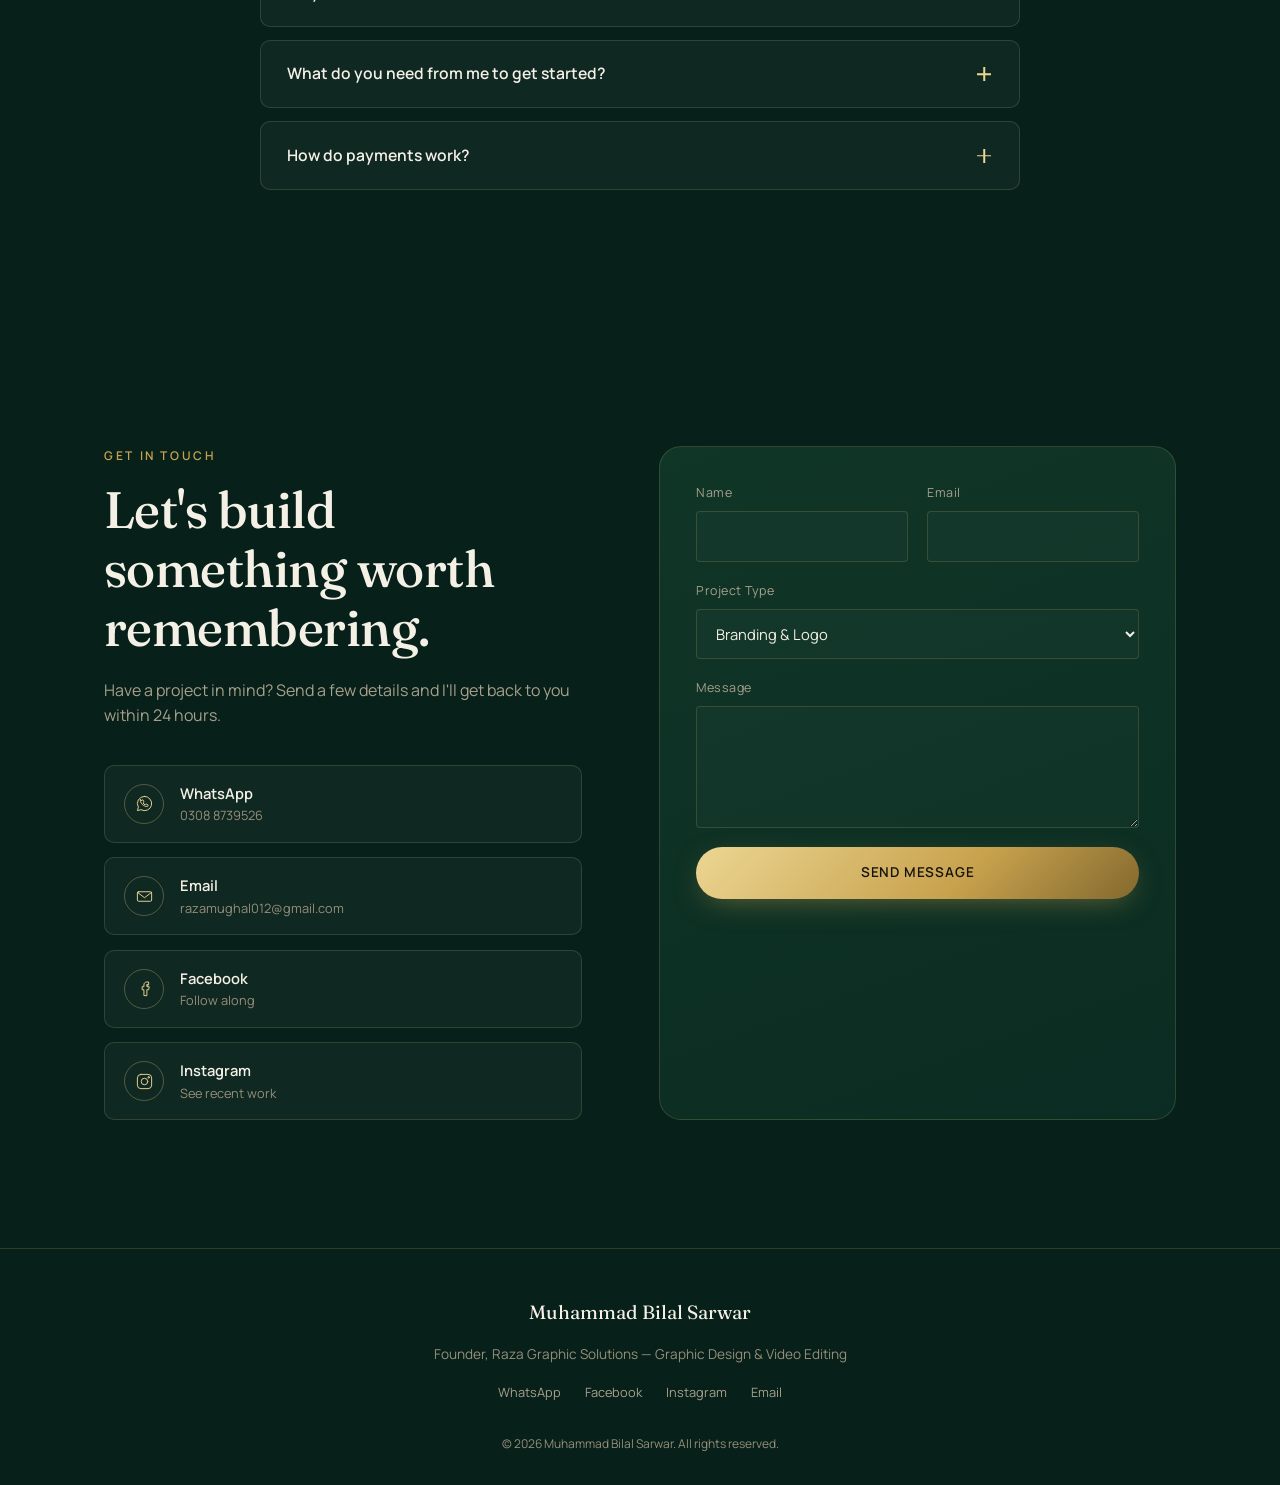
==== commit a9017ca4: "Add files via upload" ====
--- a/index.html
+++ b/index.html
@@ -1,10 +1,9 @@
 <!DOCTYPE html>
 <html lang="en">
-  <head>
+<head>
 <meta charset="UTF-8">
 <meta name="viewport" content="width=device-width, initial-scale=1.0">
 <title>Raza Graphic Solutions — Graphic Designer & Video Editor | Pakistan</title>
-<meta name="google-site-verification" content="iLUd3dho6h7UGcmwHorjZ7WCSvBIoeB4bxbApaHHQHg" />
 <meta name="description" content="Raza Graphic Solutions is a premium graphic design and video editing studio based in Pakistan, helping brands, agencies and startups worldwide build a striking visual identity.">
 <meta name="keywords" content="Raza Graphic Solutions, graphic designer Pakistan, brand identity designer, video editor, logo design, social media design, YouTube thumbnails">
 <meta name="author" content="Muhammad Bilal Sarwar">
@@ -74,7 +73,7 @@
       <circle cx="60" cy="60" r="52" class="loader__ring-track"/>
       <circle cx="60" cy="60" r="52" class="loader__ring-fill"/>
     </svg>
-    <span class="loader__initials">RGS</span>
+    <span class="loader__initials" id="loaderInitials">RGS</span>
   </div>
   <p class="loader__label">Crafting the experience</p>
 </div>
@@ -86,7 +85,7 @@
 <header class="nav" id="siteNav">
   <div class="nav__inner">
     <a href="#home" class="nav__logo" aria-label="Raza Graphic Solutions — home">
-      <span class="nav__logo-mark">RGS</span>
+      <span class="nav__logo-mark" id="navLogoMark">RGS</span>
       <span class="nav__logo-full">Raza&nbsp;Graphic&nbsp;Solutions</span>
     </a>
 
@@ -102,6 +101,10 @@
       <a href="#contact" class="nav__link nav__link--cta" data-nav>Contact</a>
     </nav>
 
+    <button class="theme-toggle" id="themeToggle" aria-label="Switch to light mode">
+      <svg class="theme-toggle__sun" viewBox="0 0 24 24"><circle cx="12" cy="12" r="4.5"/><path d="M12 2v3M12 19v3M4.2 4.2l2.1 2.1M17.7 17.7l2.1 2.1M2 12h3M19 12h3M4.2 19.8l2.1-2.1M17.7 6.3l2.1-2.1"/></svg>
+      <svg class="theme-toggle__moon" viewBox="0 0 24 24"><path d="M20 14.5A8.5 8.5 0 1 1 9.5 4a7 7 0 0 0 10.5 10.5z"/></svg>
+    </button>
     <button class="nav__toggle" id="navToggle" aria-label="Toggle menu" aria-expanded="false">
       <span></span><span></span><span></span>
     </button>
@@ -193,12 +196,8 @@
             <span class="about__stat-label">Happy Clients</span>
           </div>
           <div class="about__stat">
-            <span class="about__stat-value"><span class="about__stat-num" data-count="5">0</span></span>
+            <span class="about__stat-value"><span class="about__stat-num" data-count="10">0</span><span class="about__stat-plus">+</span></span>
             <span class="about__stat-label">Years Experience</span>
-          </div>
-          <div class="about__stat">
-            <span class="about__stat-value"><span class="about__stat-num" data-count="12">0</span></span>
-            <span class="about__stat-label">Countries Served</span>
           </div>
         </div>
       </div>
@@ -269,14 +268,8 @@
       <h2 class="section-title center reveal" data-reveal>Portfolio</h2>
       <p class="section-sub center reveal" data-reveal>A cross-section of recent branding, design and video work.</p>
 
-      <div class="portfolio__filters reveal" data-reveal role="tablist" aria-label="Portfolio categories">
+      <div class="portfolio__filters reveal" data-reveal role="tablist" aria-label="Portfolio categories" id="portfolioFilters">
         <button class="filter-btn is-active" data-filter="all" role="tab" aria-selected="true">All</button>
-        <button class="filter-btn" data-filter="graphic" role="tab" aria-selected="false">Graphic Design</button>
-        <button class="filter-btn" data-filter="branding" role="tab" aria-selected="false">Branding</button>
-        <button class="filter-btn" data-filter="posters" role="tab" aria-selected="false">Posters</button>
-        <button class="filter-btn" data-filter="logos" role="tab" aria-selected="false">Logos</button>
-        <button class="filter-btn" data-filter="social" role="tab" aria-selected="false">Social Media</button>
-        <button class="filter-btn" data-filter="video" role="tab" aria-selected="false">Video Projects</button>
       </div>
 
       <!-- Replace placeholder tiles with real <img src="assets/images/work-XX.jpg" loading="lazy"> once assets are supplied -->
@@ -295,6 +288,7 @@
         <h3 class="lightbox__title" id="lightboxTitle"></h3>
         <p class="lightbox__desc" id="lightboxDesc"></p>
         <dl class="lightbox__facts" id="lightboxFacts"></dl>
+        <div class="lightbox__thumbs" id="lightboxThumbs"></div>
       </div>
     </div>
     <button class="lightbox__nav lightbox__nav--next" id="lightboxNext" aria-label="Next project">&#8250;</button>
@@ -314,10 +308,6 @@
       <div class="skills__bars reveal" data-reveal>
         <div class="skill-bar" data-percent="95">
           <div class="skill-bar__head"><span>Adobe Photoshop</span><span class="skill-bar__pct">95%</span></div>
-          <div class="skill-bar__track"><div class="skill-bar__fill"></div></div>
-        </div>
-        <div class="skill-bar" data-percent="88">
-          <div class="skill-bar__head"><span>Adobe Illustrator</span><span class="skill-bar__pct">88%</span></div>
           <div class="skill-bar__track"><div class="skill-bar__fill"></div></div>
         </div>
         <div class="skill-bar" data-percent="92">
@@ -589,6 +579,26 @@
   <svg viewBox="0 0 24 24"><path d="M12 5l-7 7M12 5l7 7M12 5v14"/></svg>
 </button>
 
+<!-- ============ MASCOT ASSISTANT ============ -->
+<div class="mascot" id="mascotWidget">
+  <div class="mascot__bubble" id="mascotBubble" role="status">
+    <p id="mascotBubbleText">Welcome to Raza Graphic Solutions! Tap me if you have a question 👋</p>
+  </div>
+
+  <button type="button" class="mascot__avatar" id="mascotAvatar" aria-label="Open assistant" aria-expanded="false">
+    <img src="assets/images/mascot.webp" alt="" loading="lazy">
+    <span class="mascot__dot" aria-hidden="true"></span>
+  </button>
+
+  <div class="mascot__panel" id="mascotPanel" aria-hidden="true">
+    <div class="mascot__panel-head">
+      <span>Ask me anything</span>
+      <button type="button" class="mascot__panel-close" id="mascotPanelClose" aria-label="Close assistant">&times;</button>
+    </div>
+    <div class="mascot__panel-body" id="mascotPanelBody"></div>
+  </div>
+</div>
+
 <script src="script.js" defer></script>
 <!-- Netlify Identity: handles invite/confirmation links that land here before redirecting to /admin -->
 <script src="https://identity.netlify.com/v1/netlify-identity-widget.js" defer></script>
--- a/style.css
+++ b/style.css
@@ -37,6 +37,34 @@
   --radius-m: 10px;
   --radius-l: 22px;
 }
+
+/* Light mode — toggled via data-theme="light" on <html>, see script.js */
+html[data-theme="light"]{
+  --bg:            #f7f4ec;
+  --bg-alt:        #efeadb;
+  --bg-raised:     #ffffff;
+  --surface:       rgba(30,25,10,.035);
+  --surface-hover: rgba(30,25,10,.06);
+  --line:          rgba(90,70,20,.16);
+  --line-strong:   rgba(90,70,20,.3);
+
+  --gold:          #8a6416;
+  --gold-light:    #6b4a0c;
+  --gold-dim:      #c9a24d;
+
+  --sea:           #1f6b44;
+  --sea-light:     #17572f;
+  --sea-dark:      #e3f2ea;
+
+  --ink:           #1c1b16;
+  --ink-muted:     #55503f;
+  --ink-faint:     #6e6852;
+}
+html[data-theme="light"] .cursor__dot{ background: var(--gold-light); }
+html[data-theme="light"] .loader__initials,
+html[data-theme="light"] .about__frame-initials,
+html[data-theme="light"] .portfolio-item__visual,
+html[data-theme="light"] .lightbox__media{ color: var(--gold-dim); }
 
 @media (prefers-color-scheme: light){ :root{ } }
 
@@ -258,7 +286,10 @@
 .nav__logo-mark{
   width: 38px; height:38px; border-radius: 50%; border: 1px solid var(--line-strong);
   display:grid; place-items:center; font-size: .8rem; letter-spacing: .05em; color: var(--gold-light);
-}
+  overflow: hidden;
+}
+.nav__logo-mark img{ width:100%; height:100%; object-fit: cover; }
+.loader__mark img{ width: 64px; height: 64px; object-fit: contain; border-radius: 50%; }
 .nav__logo-full{ font-size: 1.05rem; letter-spacing: .02em; }
 @media (max-width: 640px){ .nav__logo-full{ display:none; } }
 
@@ -278,6 +309,22 @@
 }
 .nav__link--cta::after{ display:none; }
 .nav__link--cta:hover{ border-color: var(--gold); background: rgba(200,162,77,.08); }
+
+.theme-toggle{
+  width: 40px; height: 40px; border-radius: 50%; border: 1px solid var(--line);
+  display:grid; place-items:center; position: relative; flex-shrink: 0; margin-left: .5rem;
+  transition: border-color var(--dur-fast);
+}
+.theme-toggle:hover{ border-color: var(--gold); }
+.theme-toggle svg{
+  position:absolute; width: 18px; height: 18px; fill:none; stroke: var(--gold-light);
+  stroke-width: 1.7; stroke-linecap: round; stroke-linejoin: round;
+  transition: opacity var(--dur-fast) var(--ease), transform var(--dur-fast) var(--ease);
+}
+.theme-toggle__moon{ opacity: 0; transform: rotate(-40deg) scale(.6); }
+html[data-theme="light"] .theme-toggle__sun{ opacity: 0; transform: rotate(40deg) scale(.6); }
+html[data-theme="light"] .theme-toggle__moon{ opacity: 1; transform: rotate(0) scale(1); }
+html:not([data-theme="light"]) .theme-toggle__sun{ opacity: 1; transform: rotate(0) scale(1); }
 
 .nav__toggle{
   display:none; width: 40px; height: 40px; border-radius: 50%; border: 1px solid var(--line);
@@ -563,6 +610,16 @@
 .lightbox__facts dt{ display:inline; color: var(--ink-faint); text-transform: uppercase; letter-spacing:.06em; margin-right:.35rem; }
 .lightbox__facts dd{ display:inline; margin:0; color: var(--ink); }
 .lightbox__facts > div{ display:flex; }
+.lightbox__thumbs{
+  display:flex; gap:.6rem; justify-content:center; flex-wrap: wrap; margin-top: 1.2rem;
+}
+.lightbox__thumb{
+  width: 56px; height: 56px; border-radius: var(--radius-s); overflow: hidden; cursor: pointer;
+  border: 1px solid var(--line); opacity: .55; transition: all var(--dur-fast) var(--ease); flex-shrink: 0; padding: 0;
+}
+.lightbox__thumb img{ width:100%; height:100%; object-fit: cover; display:block; }
+.lightbox__thumb.is-active{ opacity: 1; border-color: var(--gold); }
+.lightbox__thumb:hover{ opacity: 1; }
 .lightbox__close{
   position:absolute; top: 1.75rem; right: 1.75rem; width: 44px; height:44px; border-radius:50%;
   border: 1px solid var(--line); font-size: 1.5rem; line-height:1; color: var(--ink-muted);
@@ -733,3 +790,92 @@
 .back-to-top.is-visible{ opacity: 1; visibility: visible; transform: translateY(0); }
 .back-to-top:hover{ border-color: var(--gold); }
 .back-to-top svg{ width: 18px; height: 18px; fill:none; stroke: var(--gold-light); stroke-width: 2; stroke-linecap: round; stroke-linejoin: round; }
+
+/* ==========================================================
+   MASCOT ASSISTANT
+   ========================================================== */
+.mascot{
+  position: fixed; bottom: 1.75rem; left: 1.75rem; z-index: 850;
+  display: flex; flex-direction: column; align-items: flex-start; gap: .7rem;
+  opacity: 0; transform: translateY(30px) scale(.9);
+  transition: opacity .6s var(--ease), transform .6s var(--ease);
+  pointer-events: none;
+}
+.mascot.is-visible{ opacity: 1; transform: translateY(0) scale(1); pointer-events: auto; }
+
+.mascot__avatar{
+  width: 68px; height: 68px; border-radius: 50%; overflow: hidden; position: relative;
+  border: 2px solid var(--gold); background: var(--bg-raised);
+  box-shadow: 0 10px 28px -8px rgba(200,162,77,.5);
+  animation: mascotBob 4.5s ease-in-out infinite;
+}
+.mascot__avatar img{ width:100%; height:100%; object-fit: cover; object-position: top center; }
+@keyframes mascotBob{ 0%,100%{ transform: translateY(0); } 50%{ transform: translateY(-8px); } }
+@media (prefers-reduced-motion: reduce){ .mascot__avatar{ animation: none; } }
+
+.mascot__dot{
+  position: absolute; top: 2px; right: 2px; width: 14px; height: 14px; border-radius: 50%;
+  background: var(--sea-light); border: 2px solid var(--bg-raised);
+  animation: mascotPulse 2s ease-in-out infinite;
+}
+@keyframes mascotPulse{ 0%,100%{ box-shadow: 0 0 0 0 rgba(79,174,122,.55);} 50%{ box-shadow: 0 0 0 6px rgba(79,174,122,0);} }
+
+.mascot__bubble{
+  max-width: 230px; padding: .85rem 1.1rem; border-radius: var(--radius-m) var(--radius-m) var(--radius-m) 4px;
+  background: var(--bg-raised); border: 1px solid var(--line-strong);
+  font-size: .82rem; color: var(--ink); box-shadow: 0 12px 30px -12px rgba(0,0,0,.5);
+  opacity: 0; transform: translateY(8px) scale(.95); transition: all var(--dur-fast) var(--ease);
+  pointer-events: none;
+}
+.mascot__bubble.is-shown{ opacity: 1; transform: translateY(0) scale(1); }
+.mascot__bubble p{ margin: 0; }
+
+.mascot__panel{
+  position: absolute; bottom: 82px; left: 0; width: min(320px, 82vw);
+  background: var(--bg-raised); border: 1px solid var(--line-strong); border-radius: var(--radius-m);
+  box-shadow: 0 20px 50px -14px rgba(0,0,0,.55); overflow: hidden;
+  opacity: 0; visibility: hidden; transform: translateY(12px) scale(.96); transform-origin: bottom left;
+  transition: all var(--dur-fast) var(--ease);
+}
+.mascot__panel.is-open{ opacity: 1; visibility: visible; transform: translateY(0) scale(1); }
+
+.mascot__panel-head{
+  display:flex; align-items:center; justify-content:space-between; padding: .9rem 1.1rem;
+  border-bottom: 1px solid var(--line); font-family: var(--font-display); font-size: 1rem; color: var(--ink);
+  background: linear-gradient(160deg, var(--bg-raised), var(--bg-alt));
+}
+.mascot__panel-close{
+  width: 26px; height: 26px; border-radius: 50%; display:grid; place-items:center;
+  font-size: 1.2rem; color: var(--ink-muted); line-height: 1;
+}
+.mascot__panel-close:hover{ color: var(--ink); }
+
+.mascot__panel-body{ padding: .9rem; max-height: 340px; overflow-y: auto; }
+
+.mascot__q{
+  display:block; width:100%; text-align:left; padding: .7rem .9rem; margin-bottom: .5rem;
+  border: 1px solid var(--line); border-radius: var(--radius-s); font-size: .85rem; color: var(--ink);
+  background: var(--surface); transition: all var(--dur-fast) var(--ease);
+}
+.mascot__q:hover{ border-color: var(--gold); background: var(--surface-hover); }
+.mascot__q:last-child{ margin-bottom: 0; }
+
+.mascot__answer{ font-size: .85rem; color: var(--ink-muted); line-height: 1.6; }
+.mascot__back{
+  display:inline-flex; align-items:center; gap: .35rem; font-size: .78rem; color: var(--gold-light);
+  margin-bottom: .8rem; font-weight: 600;
+}
+.mascot__back:hover{ color: var(--gold); }
+
+.mascot__whatsapp{
+  display:flex; align-items:center; justify-content:center; gap: .5rem;
+  margin-top: .9rem; padding: .7rem; border-radius: var(--radius-s);
+  background: linear-gradient(135deg, #1c5c3a, #123a29);
+  color: #fff; font-size: .82rem; font-weight: 600;
+}
+
+@media (max-width: 640px){
+  .mascot{ left: 1rem; bottom: 1rem; }
+  .mascot__avatar{ width: 58px; height: 58px; }
+  .mascot__panel{ bottom: 70px; }
+}
